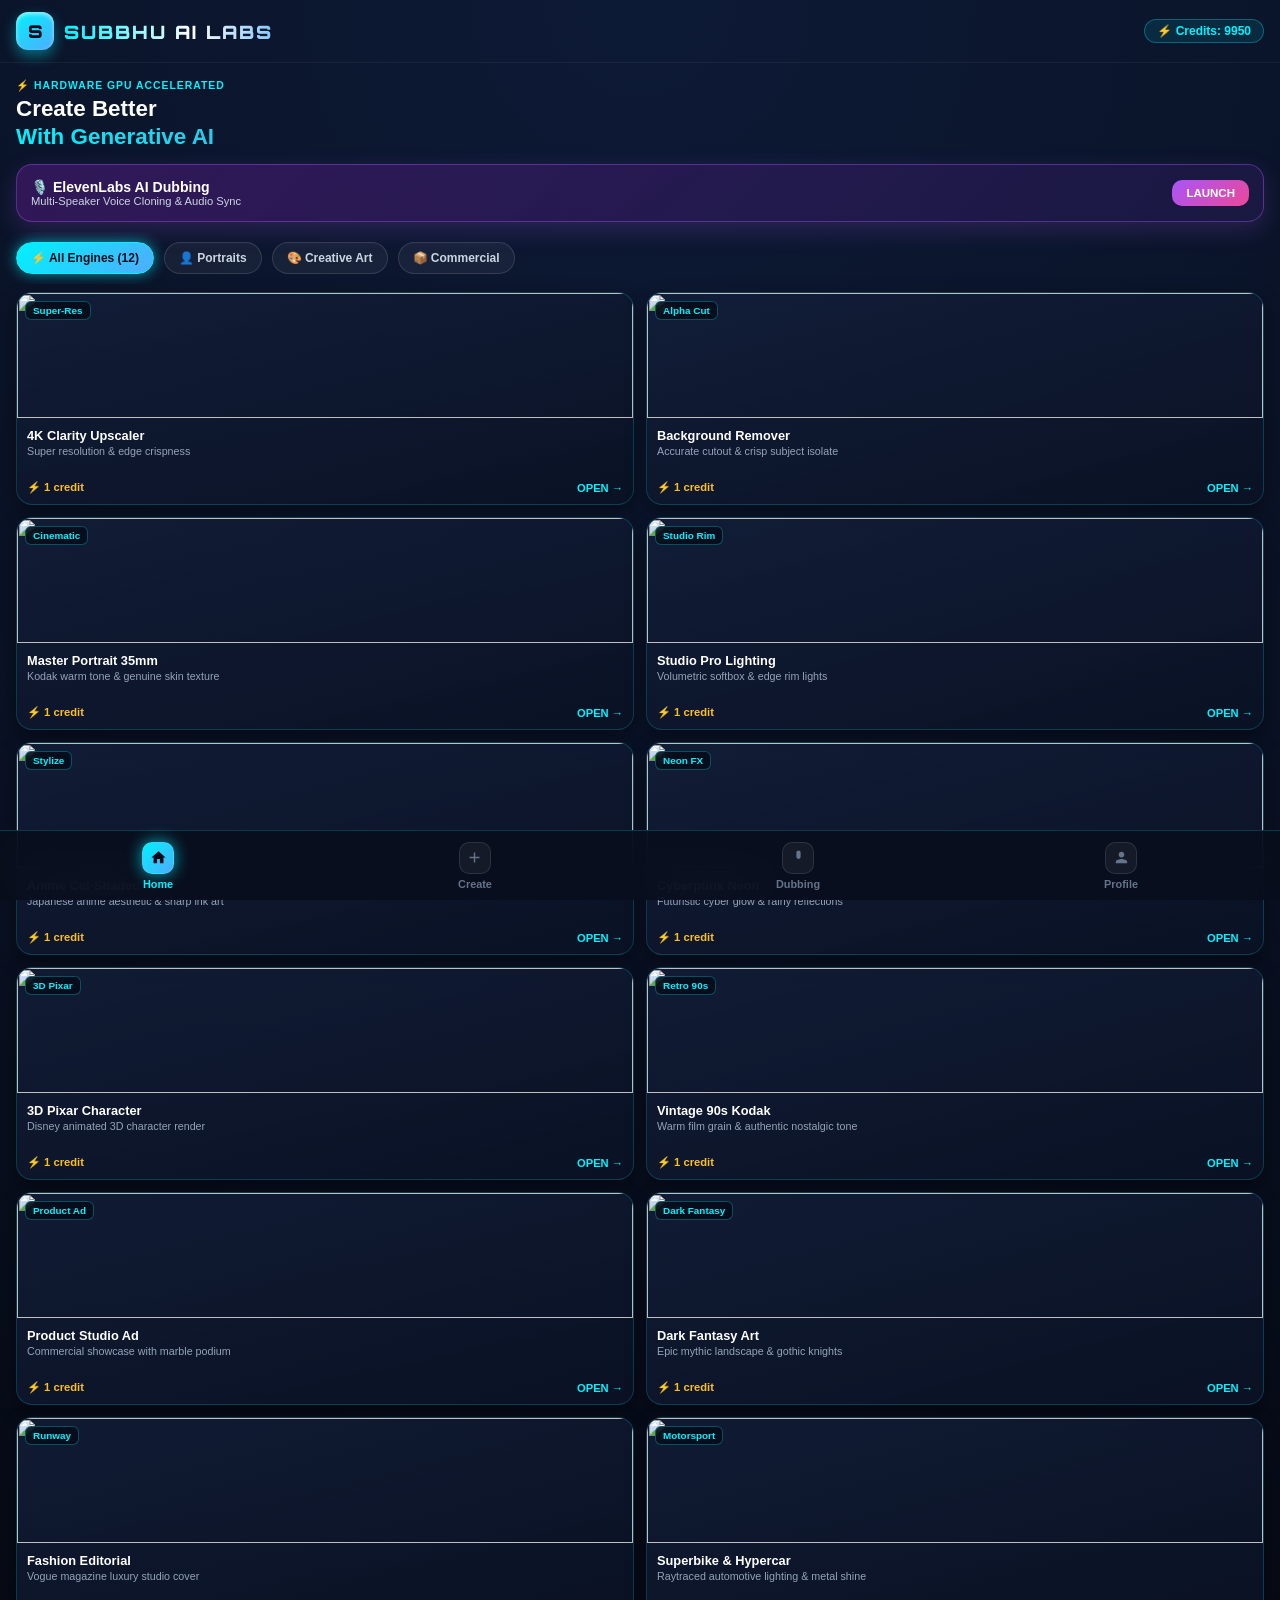
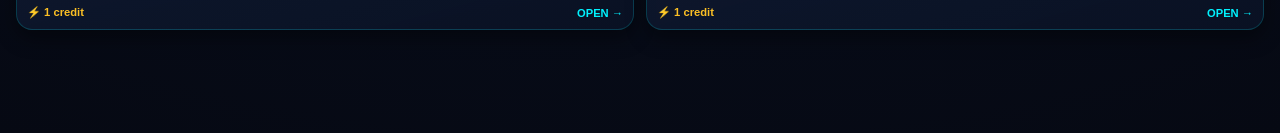
==== index.html @ ba271474 "feat: complete all 12 working AI creative studio engines with instant flux generation" ====
<!DOCTYPE html>
<html lang="en">
<head>
  <meta charset="UTF-8">
  <meta name="viewport" content="width=device-width, initial-scale=1.0, maximum-scale=1.0, user-scalable=no">
  <title>SUBBHU AI LABS | 12 Neural Engines</title>
  <link rel="stylesheet" href="css/style.css?v=99.0">
  <link rel="stylesheet" href="css/animations.css?v=99.0">
  <style>
    @import url("https://fonts.googleapis.com/css2?family=Orbitron:wght@800;900&family=Plus+Jakarta+Sans:wght@500;700;800&display=swap");

    body {
      font-family: 'Plus Jakarta Sans', sans-serif;
      background: radial-gradient(circle at 50% 0%, #0d1a36 0%, #060913 100%);
      color: #fff;
      margin: 0;
      padding-bottom: 95px;
      overflow-x: hidden;
    }

    .neon-brand-title {
      font-family: "Orbitron", sans-serif !important;
      font-size: 1.15rem !important;
      font-weight: 900 !important;
      letter-spacing: 2px !important;
      text-transform: uppercase;
      background: linear-gradient(90deg, #00f2fe 0%, #ffffff 30%, #4facfe 60%, #00f2fe 100%);
      background-size: 200% auto;
      color: transparent !important;
      -webkit-background-clip: text !important;
      background-clip: text !important;
      display: inline-block;
      animation: neonStream 2.5s linear infinite, neonAura 2s ease-in-out infinite alternate;
    }

    @keyframes neonStream {
      0% { background-position: 0% center; }
      100% { background-position: 200% center; }
    }
    @keyframes neonAura {
      0% { filter: drop-shadow(0 0 6px rgba(0, 242, 254, 0.7)) drop-shadow(0 0 12px rgba(0, 242, 254, 0.4)); }
      100% { filter: drop-shadow(0 0 12px rgba(0, 242, 254, 1)) drop-shadow(0 0 24px rgba(79, 172, 254, 0.85)); }
    }

    .brand-avatar-3d {
      width: 38px;
      height: 38px;
      border-radius: 12px;
      background: linear-gradient(145deg, #00f2fe, #4facfe);
      display: flex;
      align-items: center;
      justify-content: center;
      font-family: 'Orbitron', sans-serif;
      font-weight: 900;
      color: #050b18;
      font-size: 1.1rem;
      box-shadow: 0 6px 14px rgba(0, 242, 254, 0.4), inset 0 2px 4px rgba(255, 255, 255, 0.6);
    }

    .pills-scroll {
      display: flex;
      gap: 10px;
      overflow-x: auto;
      scrollbar-width: none;
      padding: 10px 16px;
    }
    .pills-scroll::-webkit-scrollbar { display: none; }

    .pill-3d {
      padding: 8px 14px;
      border-radius: 20px;
      background: rgba(255,255,255,0.05);
      border: 1px solid rgba(255,255,255,0.12);
      color: #cbd5e1;
      font-size: 0.75rem;
      font-weight: 700;
      white-space: nowrap;
      cursor: pointer;
    }
    .pill-3d.active {
      background: linear-gradient(135deg, #00f2fe, #4facfe);
      color: #050b18;
      border-color: #00f2fe;
      box-shadow: 0 0 14px rgba(0, 242, 254, 0.6);
    }

    .grid-container {
      display: grid;
      grid-template-columns: repeat(2, 1fr);
      gap: 12px;
      padding: 8px 16px;
    }

    .card-3d {
      background: linear-gradient(165deg, rgba(20, 32, 60, 0.75) 0%, rgba(10, 18, 36, 0.95) 100%);
      border: 1px solid rgba(0, 242, 254, 0.18);
      border-radius: 16px;
      overflow: hidden;
      position: relative;
      cursor: pointer;
      box-shadow: 0 8px 20px rgba(0, 0, 0, 0.4);
      transition: all 0.2s ease;
    }
    .card-3d:active {
      transform: scale(0.97);
      border-color: #00f2fe;
      box-shadow: 0 0 18px rgba(0, 242, 254, 0.5);
    }

    .card-media {
      width: 100%;
      height: 125px;
      object-fit: cover;
      display: block;
    }

    .card-tag {
      position: absolute;
      top: 8px;
      left: 8px;
      font-size: 0.62rem;
      font-weight: 800;
      padding: 3px 7px;
      border-radius: 6px;
      background: rgba(5, 11, 24, 0.85);
      backdrop-filter: blur(8px);
      color: #00f2fe;
      border: 1px solid rgba(0, 242, 254, 0.3);
    }

    .card-body {
      padding: 10px;
    }
    .card-title {
      font-size: 0.8rem;
      font-weight: 800;
      color: #fff;
      margin-bottom: 2px;
      white-space: nowrap;
      overflow: hidden;
      text-overflow: ellipsis;
    }
    .card-desc {
      font-size: 0.67rem;
      color: #94a3b8;
      line-height: 1.25;
      margin-bottom: 8px;
      height: 28px;
      overflow: hidden;
    }
    .card-footer {
      display: flex;
      justify-content: space-between;
      align-items: center;
      font-size: 0.7rem;
      font-weight: 800;
    }

    /* Modal Bottom Sheet */
    .tool-modal {
      position: fixed;
      inset: 0;
      background: rgba(5, 11, 24, 0.8);
      backdrop-filter: blur(12px);
      z-index: 2000;
      display: none;
      align-items: flex-end;
    }
    .modal-content {
      background: #0d1427;
      border-top: 1px solid rgba(0, 242, 254, 0.4);
      border-radius: 20px 20px 0 0;
      width: 100%;
      padding: 20px 18px 30px 18px;
      box-sizing: border-box;
      max-height: 90vh;
      overflow-y: auto;
    }

    /* 3D Bottom Nav */
    .nav-3d {
      position: fixed;
      bottom: 0;
      left: 0;
      right: 0;
      height: 70px;
      background: rgba(8, 14, 28, 0.9);
      backdrop-filter: blur(20px);
      border-top: 1px solid rgba(0, 242, 254, 0.2);
      display: flex;
      justify-content: space-around;
      align-items: center;
      z-index: 1000;
    }
    .nav-btn-3d {
      display: flex;
      flex-direction: column;
      align-items: center;
      text-decoration: none;
      color: #64748b;
      font-size: 0.68rem;
      font-weight: 700;
      gap: 4px;
    }
    .nav-btn-3d.active { color: #00f2fe; }
    .icon-cube-3d {
      width: 32px;
      height: 32px;
      border-radius: 10px;
      display: flex;
      align-items: center;
      justify-content: center;
      background: rgba(255,255,255,0.05);
      border: 1px solid rgba(255,255,255,0.1);
    }
    .nav-btn-3d.active .icon-cube-3d {
      background: linear-gradient(135deg, #00f2fe, #4facfe);
      color: #050b18;
      box-shadow: 0 0 16px rgba(0, 242, 254, 0.7);
    }
    .nav-btn-3d.active .icon-cube-3d svg { fill: #050b18; }
    .icon-cube-3d svg { width: 17px; height: 17px; fill: currentColor; }
  </style>
</head>
<body>

  <!-- Top App Header -->
  <header style="padding: 12px 16px; display: flex; justify-content: space-between; align-items: center; border-bottom: 1px solid rgba(255,255,255,0.05);">
    <div style="display: flex; align-items: center; gap: 10px;">
      <div class="brand-avatar-3d">S</div>
      <span class="neon-brand-title">SUBBHU AI LABS</span>
    </div>
    <div style="background: rgba(0, 242, 254, 0.1); border: 1px solid rgba(0, 242, 254, 0.3); border-radius: 20px; padding: 4px 12px; font-size: 0.75rem; font-weight: 800; color: #00f2fe;">
      ⚡ Credits: 9950
    </div>
  </header>

  <!-- Banner -->
  <div style="padding: 12px 16px 4px 16px;">
    <span style="font-size: 0.65rem; font-weight: 800; color: #00f2fe; letter-spacing: 1px;">⚡ HARDWARE GPU ACCELERATED</span>
    <h1 style="font-size: 1.4rem; font-weight: 900; margin: 3px 0 2px 0;">Create Better</h1>
    <h2 style="font-size: 1.4rem; font-weight: 900; margin: 0; background: linear-gradient(90deg, #00f2fe, #ff007f); -webkit-background-clip: text; color: transparent;">With Generative AI</h2>
  </div>

  <!-- Dubbing Box -->
  <div style="padding: 10px 16px;">
    <div onclick="window.location.href='dubbing.html'" style="cursor: pointer; background: linear-gradient(135deg, rgba(88,28,135,0.5), rgba(30,27,75,0.7)); border: 1px solid rgba(168,85,247,0.4); border-radius: 16px; padding: 14px; display: flex; justify-content: space-between; align-items: center; box-shadow: 0 8px 25px rgba(168,85,247,0.2);">
      <div>
        <div style="font-size: 0.88rem; font-weight: 800; color: #fff;">🎙️ ElevenLabs AI Dubbing</div>
        <div style="font-size: 0.7rem; color: #cbd5e1;">Multi-Speaker Voice Cloning & Audio Sync</div>
      </div>
      <div style="background: linear-gradient(135deg, #a855f7, #ec4899); padding: 7px 14px; border-radius: 10px; font-size: 0.72rem; font-weight: 800; color: #fff;">
        LAUNCH
      </div>
    </div>
  </div>

  <!-- Filter Pills -->
  <div class="pills-scroll">
    <div class="pill-3d active" onclick="filterItems('all', this)">⚡ All Engines (12)</div>
    <div class="pill-3d" onclick="filterItems('portraits', this)">👤 Portraits</div>
    <div class="pill-3d" onclick="filterItems('art', this)">🎨 Creative Art</div>
    <div class="pill-3d" onclick="filterItems('commercial', this)">📦 Commercial</div>
  </div>

  <!-- Grid: Complete 12 Working Tools -->
  <div class="grid-container" id="toolsGrid">

    <!-- 1 -->
    <div class="card-3d" data-cat="portraits" onclick="openStudioEngine('4K Clarity Upscaler', 'ultra detailed 4k photograph, crisp sharp edges, masterwork resolution, fine textures, authentic details')">
      <span class="card-tag">Super-Res</span>
      <img class="card-media" src="https://images.unsplash.com/photo-1546435770-a3e426bf472b?w=400&q=80">
      <div class="card-body">
        <div class="card-title">4K Clarity Upscaler</div>
        <div class="card-desc">Super resolution & edge crispness</div>
        <div class="card-footer"><span style="color:#fbbf24">⚡ 1 credit</span><span style="color:#00f2fe">OPEN →</span></div>
      </div>
    </div>

    <!-- 2 -->
    <div class="card-3d" data-cat="commercial" onclick="openStudioEngine('Background Remover', 'isolated subject against clean pure solid minimalist studio background, high contrast cutout studio portrait')">
      <span class="card-tag">Alpha Cut</span>
      <img class="card-media" src="https://images.unsplash.com/photo-1534528741775-53994a69daeb?w=400&q=80">
      <div class="card-body">
        <div class="card-title">Background Remover</div>
        <div class="card-desc">Accurate cutout & crisp subject isolate</div>
        <div class="card-footer"><span style="color:#fbbf24">⚡ 1 credit</span><span style="color:#00f2fe">OPEN →</span></div>
      </div>
    </div>

    <!-- 3 -->
    <div class="card-3d" data-cat="portraits" onclick="openStudioEngine('Master Portrait 35mm', 'authentic candid 35mm film photograph of a person, 85mm f1.8 lens, natural skin pores, soft bokeh, daylight')">
      <span class="card-tag">Cinematic</span>
      <img class="card-media" src="https://images.unsplash.com/photo-1507003211169-0a1dd7228f2d?w=400&q=80">
      <div class="card-body">
        <div class="card-title">Master Portrait 35mm</div>
        <div class="card-desc">Kodak warm tone & genuine skin texture</div>
        <div class="card-footer"><span style="color:#fbbf24">⚡ 1 credit</span><span style="color:#00f2fe">OPEN →</span></div>
      </div>
    </div>

    <!-- 4 -->
    <div class="card-3d" data-cat="portraits" onclick="openStudioEngine('Studio Pro Lighting', 'dramatic high-end studio portrait, volumetric softbox rim lighting, deep contrast shadows, commercial photography')">
      <span class="card-tag">Studio Rim</span>
      <img class="card-media" src="https://images.unsplash.com/photo-1500648767791-00dcc994a43e?w=400&q=80">
      <div class="card-body">
        <div class="card-title">Studio Pro Lighting</div>
        <div class="card-desc">Volumetric softbox & edge rim lights</div>
        <div class="card-footer"><span style="color:#fbbf24">⚡ 1 credit</span><span style="color:#00f2fe">OPEN →</span></div>
      </div>
    </div>

    <!-- 5 -->
    <div class="card-3d" data-cat="art" onclick="openStudioEngine('Anime Cel-Shaded', 'Makoto Shinkai style vibrant anime character portrait, cel shaded, breathtaking detailed anime landscape, ghibli aesthetics, 8k')">
      <span class="card-tag">Stylize</span>
      <img class="card-media" src="https://images.unsplash.com/photo-1578632767115-351597cf2477?w=400&q=80">
      <div class="card-body">
        <div class="card-title">Anime Cel-Shaded</div>
        <div class="card-desc">Japanese anime aesthetic & sharp ink art</div>
        <div class="card-footer"><span style="color:#fbbf24">⚡ 1 credit</span><span style="color:#00f2fe">OPEN →</span></div>
      </div>
    </div>

    <!-- 6 -->
    <div class="card-3d" data-cat="art" onclick="openStudioEngine('Cyberpunk Neon', 'cyberpunk night portrait, rain wet asphalt reflections, neon magenta and cyan backlights, blade runner aesthetic')">
      <span class="card-tag">Neon FX</span>
      <img class="card-media" src="https://images.unsplash.com/photo-1509198397868-475647b2a1e5?w=400&q=80">
      <div class="card-body">
        <div class="card-title">Cyberpunk Neon</div>
        <div class="card-desc">Futuristic cyber glow & rainy reflections</div>
        <div class="card-footer"><span style="color:#fbbf24">⚡ 1 credit</span><span style="color:#00f2fe">OPEN →</span></div>
      </div>
    </div>

    <!-- 7 -->
    <div class="card-3d" data-cat="art" onclick="openStudioEngine('3D Pixar Animation', 'charming 3D animated character, pixar disney animation style, expressive big eyes, unreal engine 5 raytraced subsurface scattering')">
      <span class="card-tag">3D Pixar</span>
      <img class="card-media" src="https://images.unsplash.com/photo-1618005182384-a83a8bd57fbe?w=400&q=80">
      <div class="card-body">
        <div class="card-title">3D Pixar Character</div>
        <div class="card-desc">Disney animated 3D character render</div>
        <div class="card-footer"><span style="color:#fbbf24">⚡ 1 credit</span><span style="color:#00f2fe">OPEN →</span></div>
      </div>
    </div>

    <!-- 8 -->
    <div class="card-3d" data-cat="portraits" onclick="openStudioEngine('Vintage 90s Kodak', 'authentic 1990s vintage 35mm photograph, Kodak Portra 400 color tones, natural film grain, nostalgia aesthetic')">
      <span class="card-tag">Retro 90s</span>
      <img class="card-media" src="https://images.unsplash.com/photo-1531746020798-e6953c6e8e04?w=400&q=80">
      <div class="card-body">
        <div class="card-title">Vintage 90s Kodak</div>
        <div class="card-desc">Warm film grain & authentic nostalgic tone</div>
        <div class="card-footer"><span style="color:#fbbf24">⚡ 1 credit</span><span style="color:#00f2fe">OPEN →</span></div>
      </div>
    </div>

    <!-- 9 -->
    <div class="card-3d" data-cat="commercial" onclick="openStudioEngine('Commercial Product Ad', 'commercial luxury product photography, floating clean water droplets, marble podium, crisp soft studio lights, 8k render')">
      <span class="card-tag">Product Ad</span>
      <img class="card-media" src="https://images.unsplash.com/photo-1523275335684-37898b6baf30?w=400&q=80">
      <div class="card-body">
        <div class="card-title">Product Studio Ad</div>
        <div class="card-desc">Commercial showcase with marble podium</div>
        <div class="card-footer"><span style="color:#fbbf24">⚡ 1 credit</span><span style="color:#00f2fe">OPEN →</span></div>
      </div>
    </div>

    <!-- 10 -->
    <div class="card-3d" data-cat="art" onclick="openStudioEngine('Dark Fantasy Art', 'epic dark fantasy concept art, Elden Ring aesthetic, gothic atmospheric fog, cinematic mystical lighting, matte painting, 8k')">
      <span class="card-tag">Dark Fantasy</span>
      <img class="card-media" src="https://images.unsplash.com/photo-1518709268805-4e9042af9f23?w=400&q=80">
      <div class="card-body">
        <div class="card-title">Dark Fantasy Art</div>
        <div class="card-desc">Epic mythic landscape & gothic knights</div>
        <div class="card-footer"><span style="color:#fbbf24">⚡ 1 credit</span><span style="color:#00f2fe">OPEN →</span></div>
      </div>
    </div>

    <!-- 11 -->
    <div class="card-3d" data-cat="portraits" onclick="openStudioEngine('Fashion Editorial', 'high fashion magazine editorial cover, Vogue photography style, dramatic high key lighting, crisp makeup details')">
      <span class="card-tag">Runway</span>
      <img class="card-media" src="https://images.unsplash.com/photo-1494790108377-be9c29b29330?w=400&q=80">
      <div class="card-body">
        <div class="card-title">Fashion Editorial</div>
        <div class="card-desc">Vogue magazine luxury studio cover</div>
        <div class="card-footer"><span style="color:#fbbf24">⚡ 1 credit</span><span style="color:#00f2fe">OPEN →</span></div>
      </div>
    </div>

    <!-- 12 -->
    <div class="card-3d" data-cat="commercial" onclick="openStudioEngine('Superbike & Automotive', 'custom matte black sports motorcycle parked on wet city asphalt at night, dramatic rim light, raytraced metal reflections, 8k')">
      <span class="card-tag">Motorsport</span>
      <img class="card-media" src="https://images.unsplash.com/photo-1558981403-c5f9899a28bc?w=400&q=80">
      <div class="card-body">
        <div class="card-title">Superbike & Hypercar</div>
        <div class="card-desc">Raytraced automotive lighting & metal shine</div>
        <div class="card-footer"><span style="color:#fbbf24">⚡ 1 credit</span><span style="color:#00f2fe">OPEN →</span></div>
      </div>
    </div>

  </div>

  <!-- Interactive Generation Modal Sheet -->
  <div id="engineModal" class="tool-modal">
    <div class="modal-content">
      <div style="display: flex; justify-content: space-between; align-items: center; margin-bottom: 12px;">
        <div>
          <div id="modalEngineTitle" style="font-size: 1.1rem; font-weight: 800; color: #fff;">Tool Name</div>
          <span style="font-size: 0.7rem; color: #00f2fe; font-weight: 700;">FLUX Neural Engine Active</span>
        </div>
        <button onclick="closeModal()" style="background: none; border: none; color: #94a3b8; font-size: 1.5rem; cursor: pointer;">✕</button>
      </div>

      <label style="font-size: 0.75rem; color: #94a3b8; font-weight: 700;">Subject Description (Optional):</label>
      <input id="customSubject" type="text" placeholder="e.g. young Indian man in black jacket / sports bike" style="width: 100%; padding: 12px; background: rgba(255,255,255,0.06); border: 1px solid rgba(0,242,254,0.3); border-radius: 10px; color: #fff; margin-top: 6px; outline: none; box-sizing: border-box;">

      <button id="runBtn" class="btn-primary" onclick="renderArtwork()" style="width: 100%; padding: 14px; border-radius: 12px; margin-top: 14px; font-weight: 800;">
        ⚡ GENERATE CREATIVE
      </button>

      <!-- Shimmer Progress -->
      <div id="renderLoader" style="display: none; margin-top: 16px; text-align: center; color: #00f2fe; font-weight: 800; font-size: 0.85rem;">
        Rendering High-Resolution Output...
      </div>

      <!-- Result Image & Download -->
      <div id="renderResult" style="display: none; margin-top: 16px;">
        <img id="renderImg" src="" style="width: 100%; max-height: 380px; object-fit: cover; border-radius: 12px; border: 1px solid #00f2fe;">
        <a id="downloadLink" href="#" download="subbhu_ai.jpg" class="btn-primary" style="display: block; text-align: center; text-decoration: none; padding: 12px; margin-top: 10px; border-radius: 10px; font-weight: 800;">
          💾 SAVE HIGH RESOLUTION
        </a>
      </div>
    </div>
  </div>

  <!-- Bottom Navigation -->
  <nav class="nav-3d">
    <a href="index.html" class="nav-btn-3d active">
      <div class="icon-cube-3d"><svg viewBox="0 0 24 24"><path d="M10 20v-6h4v6h5v-8h3L12 3 2 12h3v8z"/></svg></div>
      <span>Home</span>
    </a>
    <a href="create.html" class="nav-btn-3d">
      <div class="icon-cube-3d"><svg viewBox="0 0 24 24"><path d="M19 13h-6v6h-2v-6H5v-2h6V5h2v6h6v2z"/></svg></div>
      <span>Create</span>
    </a>
    <a href="dubbing.html" class="nav-btn-3d">
      <div class="icon-cube-3d"><svg viewBox="0 0 24 24"><path d="M12 14c1.66 0 3-1.34 3-3V5c0-1.66-1.34-3-3-3S9 3.34 9 5v6c0 1.66 1.34 3 3 3z"/></svg></div>
      <span>Dubbing</span>
    </a>
    <a href="profile.html" class="nav-btn-3d">
      <div class="icon-cube-3d"><svg viewBox="0 0 24 24"><path d="M12 12c2.21 0 4-1.79 4-4s-1.79-4-4-4-4 1.79-4 4 1.79 4 4 4zm0 2c-2.67 0-8 1.34-8 4v2h16v-2c0-2.66-5.33-4-8-4z"/></svg></div>
      <span>Profile</span>
    </a>
  </nav>

  <script>
    let currentEnginePrompt = '';

    function openStudioEngine(title, defaultPrompt) {
      document.getElementById('modalEngineTitle').innerText = title;
      currentEnginePrompt = defaultPrompt;
      document.getElementById('customSubject').value = '';
      document.getElementById('renderResult').style.display = 'none';
      document.getElementById('renderLoader').style.display = 'none';
      document.getElementById('engineModal').style.display = 'flex';
    }

    function closeModal() {
      document.getElementById('engineModal').style.display = 'none';
    }

    async function renderArtwork() {
      const subject = document.getElementById('customSubject').value.trim();
      const prompt = subject ? `${subject}, ${currentEnginePrompt}` : currentEnginePrompt;
      const cleanPrompt = `${prompt}, authentic photography, natural color balance, high resolution, sharp focus, 8k`;
      const negativePrompt = `oversaturated, red tint, cartoon, blurry, deformed`;

      const btn = document.getElementById('runBtn');
      const loader = document.getElementById('renderLoader');
      const resultBox = document.getElementById('renderResult');
      const img = document.getElementById('renderImg');
      const dl = document.getElementById('downloadLink');

      btn.disabled = true;
      loader.style.display = 'block';
      resultBox.style.display = 'none';

      const seed = Math.floor(Math.random() * 9999999);
      const url = `https://image.pollinations.ai/prompt/${encodeURIComponent(cleanPrompt)}?width=768&height=1024&seed=${seed}&model=flux&nologo=true&negative=${encodeURIComponent(negativePrompt)}`;

      try {
        const res = await fetch(url);
        const blob = await res.blob();
        const objUrl = URL.createObjectURL(blob);
        img.src = objUrl;
        dl.href = objUrl;
      } catch (err) {
        img.src = url;
        dl.href = url;
      } finally {
        loader.style.display = 'none';
        resultBox.style.display = 'block';
        btn.disabled = false;
      }
    }

    function filterItems(cat, btn) {
      document.querySelectorAll('.pill-3d').forEach(p => p.classList.remove('active'));
      btn.classList.add('active');
      const cards = document.querySelectorAll('.card-3d');
      cards.forEach(card => {
        if (cat === 'all' || card.dataset.cat === cat) {
          card.style.display = 'block';
        } else {
          card.style.display = 'none';
        }
      });
    }
  </script>
</body>
</html>
---- css/style.css ----
:root {
  --bg-main: #060913;
  --bg-card: rgba(13, 20, 39, 0.7);
  --border-card: rgba(0, 210, 255, 0.18);
  --primary-neon: #00f2fe;
  --accent-purple: #7928ca;
  --accent-pink: #ff007f;
  --text-main: #f8fafc;
  --text-muted: #94a3b8;
  --radius-lg: 20px;
  --radius-md: 14px;
}

* {
  box-sizing: border-box;
  margin: 0;
  padding: 0;
  -webkit-tap-highlight-color: transparent;
  font-family: -apple-system, BlinkMacSystemFont, "Segoe UI", Roboto, sans-serif;
}

body {
  background-color: var(--bg-main);
  background-image: 
    radial-gradient(circle at 10% 10%, rgba(0, 242, 254, 0.12) 0%, transparent 40%),
    radial-gradient(circle at 90% 80%, rgba(121, 40, 202, 0.15) 0%, transparent 45%);
  color: var(--text-main);
  min-height: 100vh;
  padding-bottom: 90px;
  overflow-x: hidden;
}

.glass {
  background: var(--bg-card);
  backdrop-filter: blur(16px);
  -webkit-backdrop-filter: blur(16px);
  border: 1px solid var(--border-card);
}

.app-header {
  position: sticky;
  top: 0;
  z-index: 100;
  display: flex;
  justify-content: space-between;
  align-items: center;
  padding: 14px 18px;
  border-bottom: 1px solid rgba(255,255,255,0.06);
}

.brand-wrap {
  display: flex;
  align-items: center;
  gap: 10px;
}

.brand-icon {
  width: 36px;
  height: 36px;
  border-radius: 10px;
  background: linear-gradient(135deg, var(--primary-neon), var(--accent-purple));
  display: flex;
  align-items: center;
  justify-content: center;
  font-weight: 900;
  color: #fff;
  box-shadow: 0 0 15px rgba(0, 242, 254, 0.5);
}

.brand-name {
  font-size: 1.05rem;
  font-weight: 800;
  letter-spacing: 0.5px;
  background: linear-gradient(90deg, #fff, #a5f3fc);
  -webkit-background-clip: text;
  -webkit-text-fill-color: transparent;
}

.hero-badge {
  display: inline-flex;
  align-items: center;
  gap: 6px;
  padding: 5px 12px;
  border-radius: 20px;
  font-size: 0.75rem;
  font-weight: 700;
  background: rgba(0, 242, 254, 0.1);
  border: 1px solid rgba(0, 242, 254, 0.3);
  color: var(--primary-neon);
}

.filter-tray {
  display: flex;
  gap: 8px;
  padding: 0 16px 14px 16px;
  overflow-x: auto;
  scrollbar-width: none;
}
.filter-tray::-webkit-scrollbar { display: none; }

.filter-pill {
  padding: 6px 14px;
  border-radius: 20px;
  font-size: 0.75rem;
  font-weight: 700;
  background: rgba(255, 255, 255, 0.05);
  border: 1px solid rgba(255, 255, 255, 0.1);
  color: var(--text-muted);
  cursor: pointer;
  white-space: nowrap;
  transition: all 0.2s;
}
.filter-pill.active {
  background: linear-gradient(135deg, var(--primary-neon), var(--accent-purple));
  color: #fff;
  border-color: var(--primary-neon);
  box-shadow: 0 0 12px rgba(0, 242, 254, 0.4);
}

.tools-grid {
  display: grid;
  grid-template-columns: repeat(2, 1fr);
  gap: 12px;
  padding: 0 16px;
}

.tool-card {
  background: var(--bg-card);
  border: 1px solid rgba(255, 255, 255, 0.08);
  border-radius: var(--radius-md);
  overflow: hidden;
  cursor: pointer;
  transition: transform 0.2s ease, border-color 0.2s ease;
  position: relative;
}
.tool-card:active {
  transform: scale(0.97);
  border-color: var(--primary-neon);
}

.tool-thumb {
  width: 100%;
  height: 105px;
  background-size: cover;
  background-position: center;
  position: relative;
}
.tool-thumb::after {
  content: '';
  position: absolute;
  inset: 0;
  background: linear-gradient(180deg, transparent 30%, rgba(6, 9, 19, 0.95) 100%);
}

.tool-badge {
  position: absolute;
  top: 8px;
  left: 8px;
  font-size: 0.65rem;
  font-weight: 800;
  padding: 3px 8px;
  border-radius: 6px;
  background: rgba(0, 0, 0, 0.7);
  backdrop-filter: blur(6px);
  border: 1px solid rgba(0, 242, 254, 0.4);
  color: var(--primary-neon);
  z-index: 2;
}

.tool-details {
  padding: 10px;
}
.tool-name {
  font-size: 0.85rem;
  font-weight: 700;
  color: #fff;
  line-height: 1.25;
}
.tool-desc {
  font-size: 0.68rem;
  color: var(--text-muted);
  margin-top: 3px;
  display: -webkit-box;
  -webkit-line-clamp: 2;
  -webkit-box-orient: vertical;
  overflow: hidden;
}
.tool-bottom {
  display: flex;
  justify-content: space-between;
  align-items: center;
  margin-top: 8px;
}
.tool-cost {
  font-size: 0.72rem;
  font-weight: 700;
  color: #fbbf24;
}
.tool-cta {
  font-size: 0.72rem;
  font-weight: 800;
  color: var(--primary-neon);
}

/* Modal Bottom Sheet */
.modal-overlay {
  position: fixed;
  inset: 0;
  background: rgba(0, 0, 0, 0.82);
  backdrop-filter: blur(10px);
  z-index: 200;
  display: none;
  align-items: flex-end;
}
.modal-overlay.active {
  display: flex;
}
.modal-sheet {
  width: 100%;
  max-height: 90vh;
  background: #090e1f;
  border-top: 1px solid rgba(0, 242, 254, 0.3);
  border-radius: 24px 24px 0 0;
  padding: 20px 18px 30px 18px;
  overflow-y: auto;
  box-shadow: 0 -10px 40px rgba(0, 242, 254, 0.2);
}

.modal-header {
  display: flex;
  justify-content: space-between;
  align-items: center;
  margin-bottom: 14px;
}
.modal-title {
  font-size: 1.15rem;
  font-weight: 800;
  color: #fff;
}
.modal-close {
  background: rgba(255,255,255,0.08);
  border: none;
  color: #fff;
  width: 32px;
  height: 32px;
  border-radius: 50%;
  font-size: 1rem;
  cursor: pointer;
}

.btn-primary {
  background: linear-gradient(135deg, var(--primary-neon), var(--accent-purple));
  color: #fff;
  font-weight: 800;
  font-size: 0.9rem;
  padding: 14px;
  border-radius: var(--radius-md);
  border: none;
  cursor: pointer;
  box-shadow: 0 0 20px rgba(0, 242, 254, 0.4);
}
.btn-primary:active { transform: scale(0.98); }

.bottom-nav {
  position: fixed;
  bottom: 0;
  left: 0;
  right: 0;
  height: 68px;
  background: rgba(6, 9, 19, 0.92);
  backdrop-filter: blur(16px);
  display: flex;
  justify-content: space-around;
  align-items: center;
  border-top: 1px solid rgba(255,255,255,0.08);
  z-index: 90;
}
.nav-item {
  display: flex;
  flex-direction: column;
  align-items: center;
  gap: 4px;
  color: var(--text-muted);
  text-decoration: none;
  font-size: 0.7rem;
  font-weight: 600;
}
.nav-item.active { color: var(--primary-neon); }
.nav-item svg { width: 22px; height: 22px; fill: currentColor; }
---- css/animations.css ----
/* Clean Glowing Neon Animations */
@keyframes neonGlow {
  0% {
    box-shadow: 0 0 10px rgba(0, 210, 255, 0.4), 0 0 20px rgba(121, 40, 202, 0.2);
    border-color: #00d2ff;
  }
  50% {
    box-shadow: 0 0 25px rgba(0, 242, 254, 0.8), 0 0 35px rgba(121, 40, 202, 0.6);
    border-color: #7928ca;
  }
  100% {
    box-shadow: 0 0 10px rgba(0, 210, 255, 0.4), 0 0 20px rgba(121, 40, 202, 0.2);
    border-color: #00d2ff;
  }
}

@keyframes neonStream {
  0% { transform: translateX(-100%); }
  100% { transform: translateX(200%); }
}

.neon-loader-card {
  border: 1px solid #00d2ff !important;
  animation: neonGlow 2s infinite ease-in-out;
  background: rgba(10, 16, 35, 0.9) !important;
  backdrop-filter: blur(12px);
  position: relative;
  overflow: hidden;
  border-radius: 12px;
}

.neon-stream-bar {
  height: 3px;
  width: 60%;
  background: linear-gradient(90deg, transparent, #00d2ff, #7928ca, #00f2fe, transparent);
  position: absolute;
  bottom: 0;
  left: 0;
  animation: neonStream 1.4s infinite linear;
  box-shadow: 0 0 14px #00d2ff;
}

.neon-download-btn {
  background: linear-gradient(135deg, #00d2ff, #7928ca) !important;
  color: #fff !important;
  font-weight: 700 !important;
  box-shadow: 0 0 18px rgba(0, 210, 255, 0.6) !important;
  border: none !important;
  transition: transform 0.2s ease, box-shadow 0.2s ease;
}

.neon-download-btn:active {
  transform: scale(0.98);
  box-shadow: 0 0 28px rgba(121, 40, 202, 0.9) !important;
}

/* Google Futuristic Font */
@import url('https://fonts.googleapis.com/css2?family=Orbitron:wght@700;900&display=swap');

/* Neon Glow + Loading Shimmer Animation */
.neon-brand-title {
  font-family: 'Orbitron', sans-serif !important;
  font-size: 1.15rem !important;
  font-weight: 900 !important;
  letter-spacing: 2px !important;
  text-transform: uppercase;
  background: linear-gradient(90deg, #00f2fe 0%, #ffffff 25%, #4facfe 50%, #00f2fe 75%, #ffffff 100%);
  background-size: 200% auto;
  color: transparent !important;
  -webkit-background-clip: text !important;
  background-clip: text !important;
  display: inline-block;
  animation: neonLoadingFlow 3s linear infinite, neonPulse 2s ease-in-out infinite alternate;
}

@keyframes neonLoadingFlow {
  0% {
    background-position: 0% center;
  }
  100% {
    background-position: 200% center;
  }
}

@keyframes neonPulse {
  0% {
    filter: drop-shadow(0 0 4px rgba(0, 242, 254, 0.6)) drop-shadow(0 0 10px rgba(0, 242, 254, 0.4));
  }
  50% {
    filter: drop-shadow(0 0 8px rgba(0, 242, 254, 0.9)) drop-shadow(0 0 18px rgba(79, 172, 254, 0.7));
  }
  100% {
    filter: drop-shadow(0 0 4px rgba(0, 242, 254, 0.6)) drop-shadow(0 0 10px rgba(0, 242, 254, 0.4));
  }
}
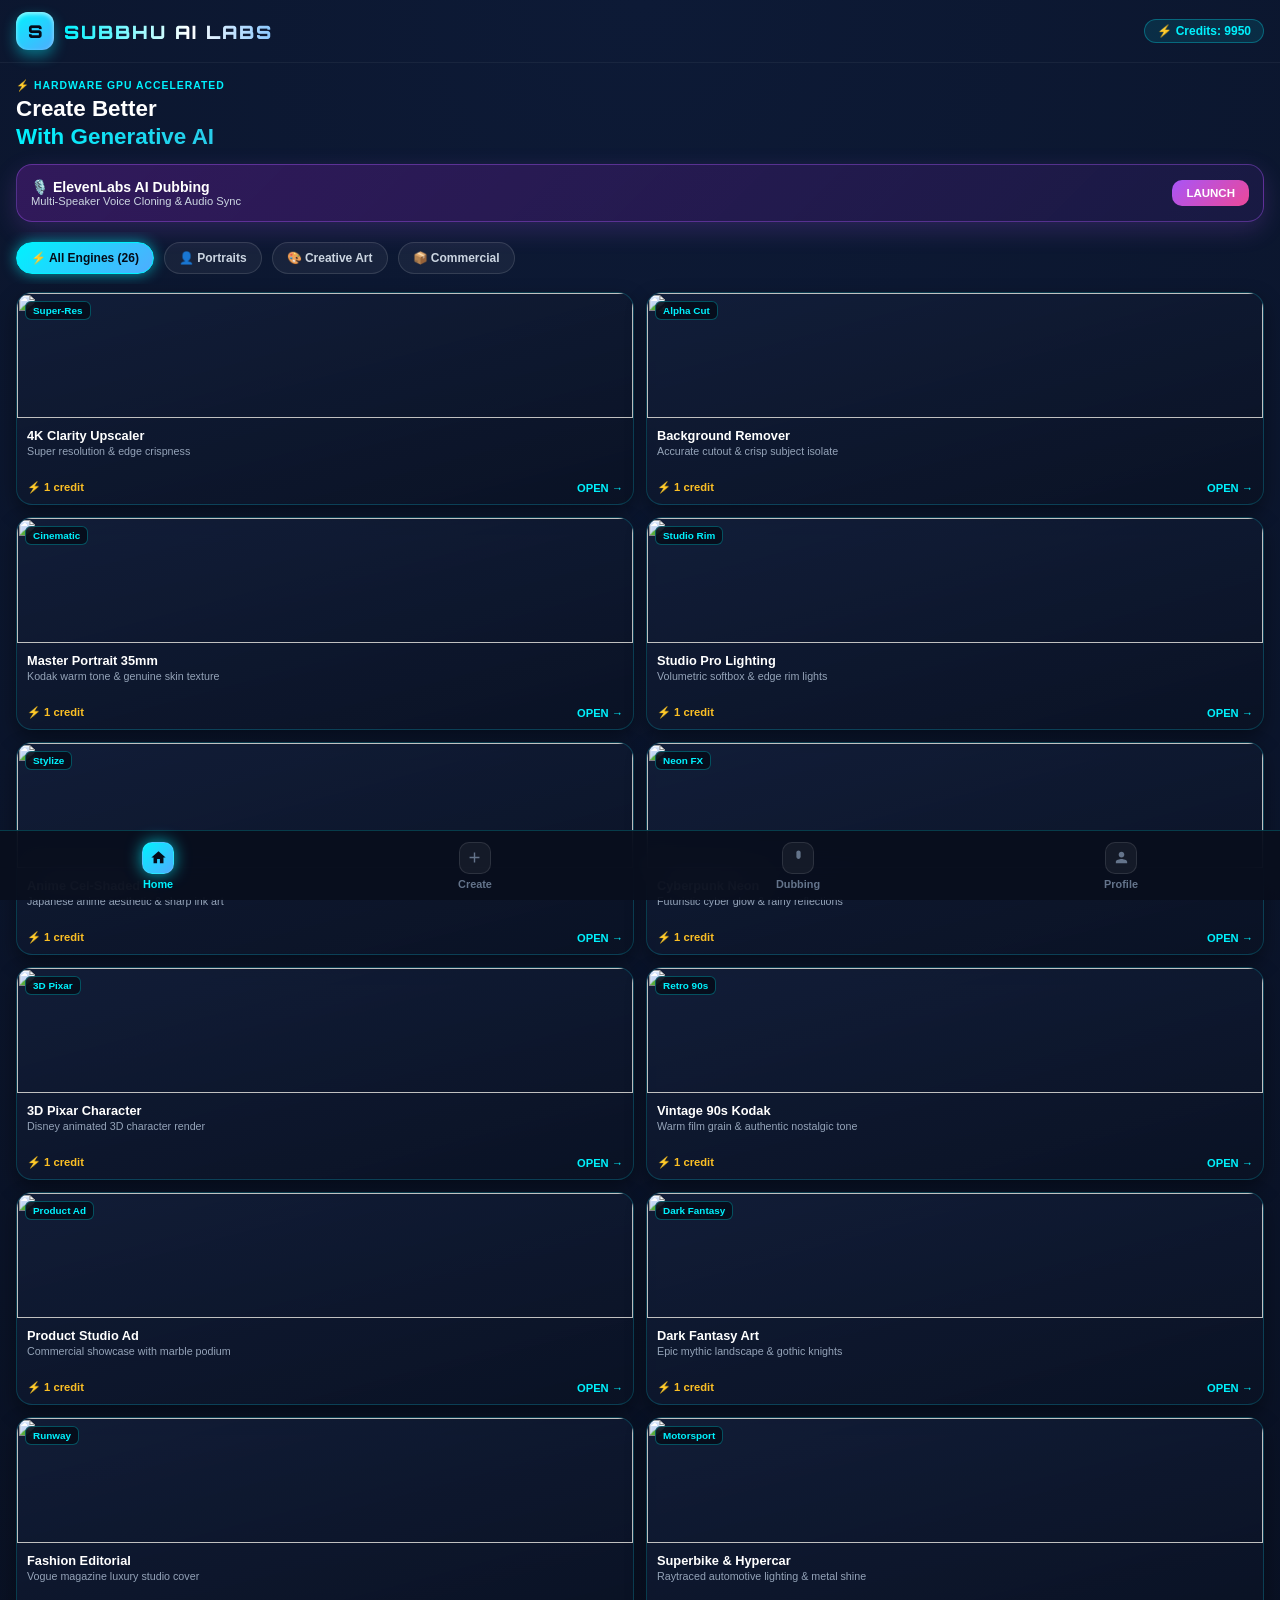
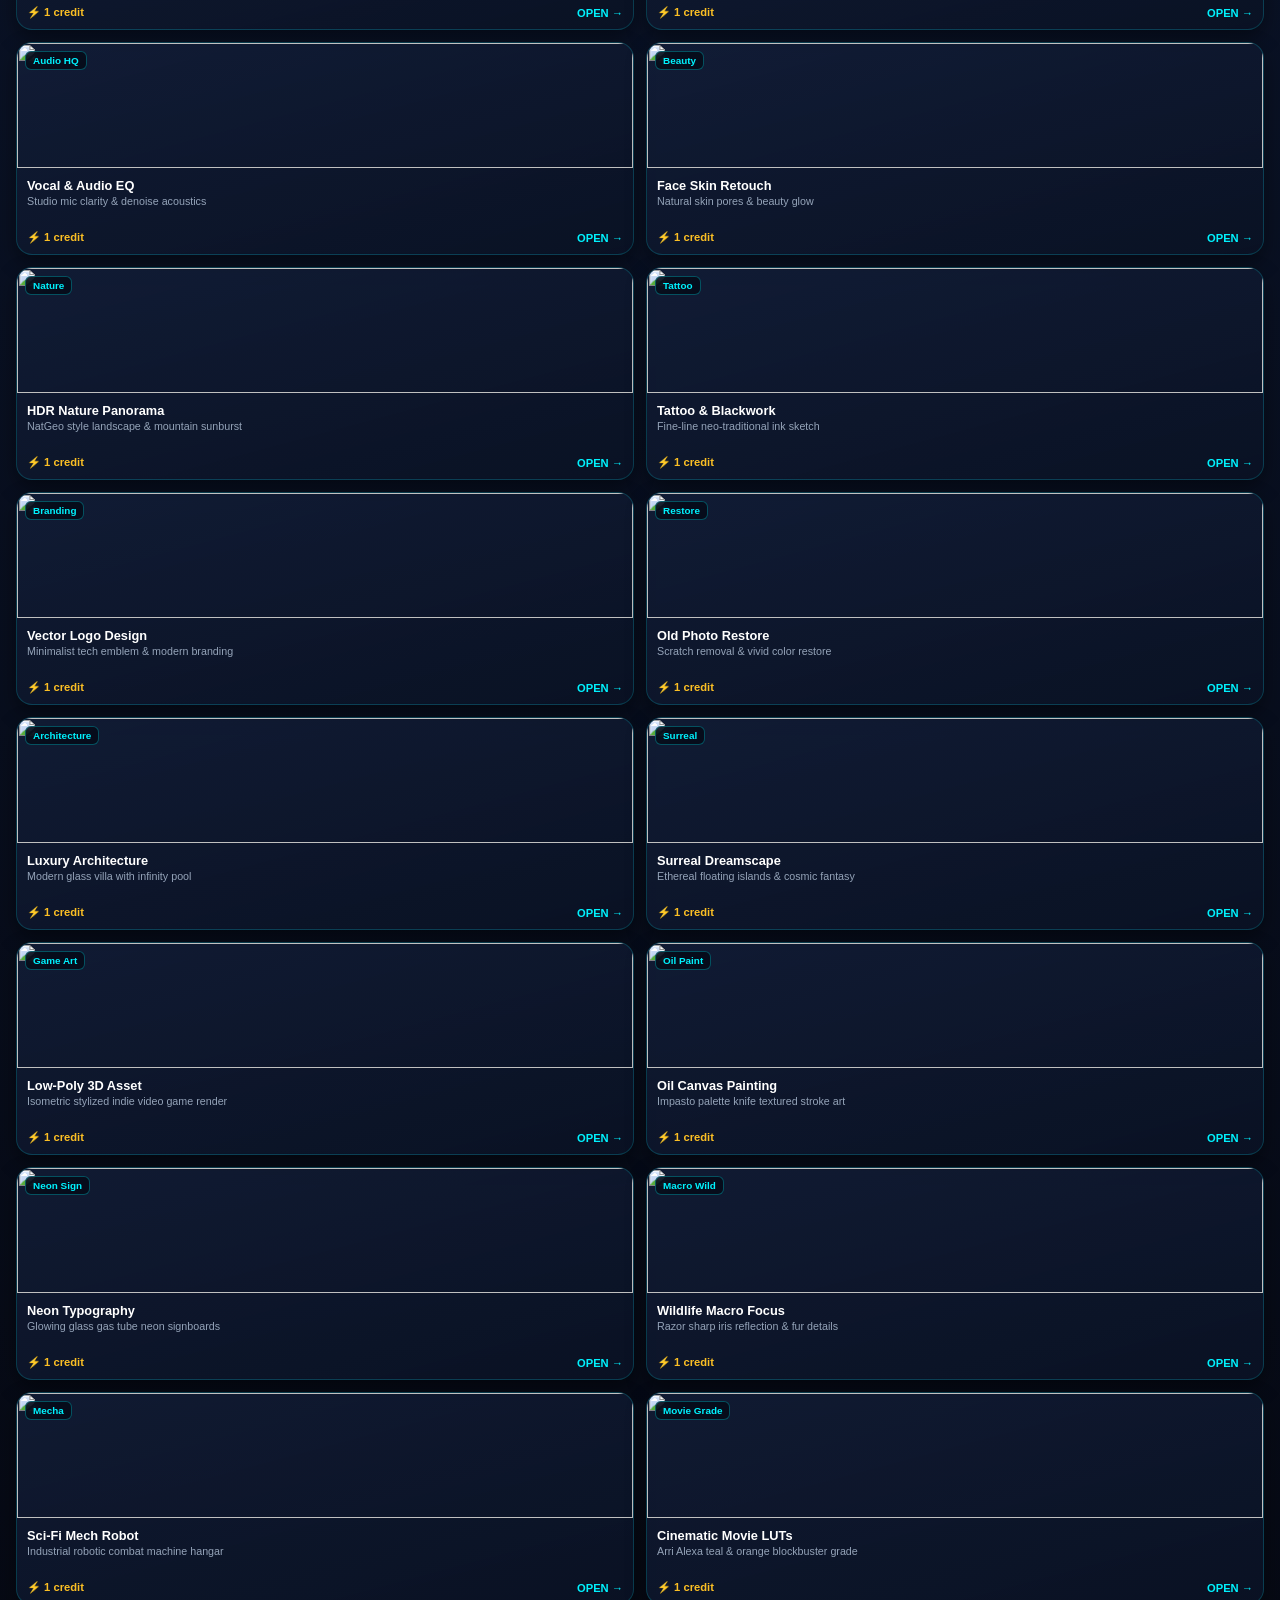
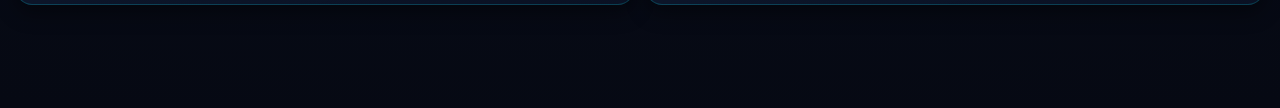
==== commit c797b9a1: "feat: complete all 26 working AI neural engines in homepage grid" ====
--- a/index.html
+++ b/index.html
@@ -3,9 +3,9 @@
 <head>
   <meta charset="UTF-8">
   <meta name="viewport" content="width=device-width, initial-scale=1.0, maximum-scale=1.0, user-scalable=no">
-  <title>SUBBHU AI LABS | 12 Neural Engines</title>
-  <link rel="stylesheet" href="css/style.css?v=99.0">
-  <link rel="stylesheet" href="css/animations.css?v=99.0">
+  <title>SUBBHU AI LABS | 26 Neural Engines</title>
+  <link rel="stylesheet" href="css/style.css?v=105.0">
+  <link rel="stylesheet" href="css/animations.css?v=105.0">
   <style>
     @import url("https://fonts.googleapis.com/css2?family=Orbitron:wght@800;900&family=Plus+Jakarta+Sans:wght@500;700;800&display=swap");
 
@@ -128,9 +128,7 @@
       border: 1px solid rgba(0, 242, 254, 0.3);
     }
 
-    .card-body {
-      padding: 10px;
-    }
+    .card-body { padding: 10px; }
     .card-title {
       font-size: 0.8rem;
       font-weight: 800;
@@ -257,13 +255,13 @@
 
   <!-- Filter Pills -->
   <div class="pills-scroll">
-    <div class="pill-3d active" onclick="filterItems('all', this)">⚡ All Engines (12)</div>
+    <div class="pill-3d active" onclick="filterItems('all', this)">⚡ All Engines (26)</div>
     <div class="pill-3d" onclick="filterItems('portraits', this)">👤 Portraits</div>
     <div class="pill-3d" onclick="filterItems('art', this)">🎨 Creative Art</div>
     <div class="pill-3d" onclick="filterItems('commercial', this)">📦 Commercial</div>
   </div>
 
-  <!-- Grid: Complete 12 Working Tools -->
+  <!-- Complete 26 Working Tools Grid -->
   <div class="grid-container" id="toolsGrid">
 
     <!-- 1 -->
@@ -394,6 +392,160 @@
       <div class="card-body">
         <div class="card-title">Superbike & Hypercar</div>
         <div class="card-desc">Raytraced automotive lighting & metal shine</div>
+        <div class="card-footer"><span style="color:#fbbf24">⚡ 1 credit</span><span style="color:#00f2fe">OPEN →</span></div>
+      </div>
+    </div>
+
+    <!-- 13 -->
+    <div class="card-3d" data-cat="commercial" onclick="openStudioEngine('Vocal & Audio EQ Studio', 'high-end broadcast sound studio recording booth, Shure SM7B dynamic microphone, acoustic foam panels, sound engineer mixing console, cinematic atmosphere')">
+      <span class="card-tag">Audio HQ</span>
+      <img class="card-media" src="https://images.unsplash.com/photo-1598488035139-bdbb2231ce04?w=400&q=80">
+      <div class="card-body">
+        <div class="card-title">Vocal & Audio EQ</div>
+        <div class="card-desc">Studio mic clarity & denoise acoustics</div>
+        <div class="card-footer"><span style="color:#fbbf24">⚡ 1 credit</span><span style="color:#00f2fe">OPEN →</span></div>
+      </div>
+    </div>
+
+    <!-- 14 -->
+    <div class="card-3d" data-cat="portraits" onclick="openStudioEngine('Face Retouch & Pore Detail', 'macro beauty portrait, authentic smooth human skin texture, ultra detailed fine facial pores, natural lips, soft luminous catchlights in eyes, clean studio')">
+      <span class="card-tag">Beauty</span>
+      <img class="card-media" src="https://images.unsplash.com/photo-1524504388940-b1c1722653e1?w=400&q=80">
+      <div class="card-body">
+        <div class="card-title">Face Skin Retouch</div>
+        <div class="card-desc">Natural skin pores & beauty glow</div>
+        <div class="card-footer"><span style="color:#fbbf24">⚡ 1 credit</span><span style="color:#00f2fe">OPEN →</span></div>
+      </div>
+    </div>
+
+    <!-- 15 -->
+    <div class="card-3d" data-cat="art" onclick="openStudioEngine('HDR Landscape & Nature', 'breathtaking mountain valley landscape, dramatic sunrise rays, alpine lake reflections, ultra HD National Geographic photography, vivid depth')">
+      <span class="card-tag">Nature</span>
+      <img class="card-media" src="https://images.unsplash.com/photo-1470071459604-3b5ec3a7fe05?w=400&q=80">
+      <div class="card-body">
+        <div class="card-title">HDR Nature Panorama</div>
+        <div class="card-desc">NatGeo style landscape & mountain sunburst</div>
+        <div class="card-footer"><span style="color:#fbbf24">⚡ 1 credit</span><span style="color:#00f2fe">OPEN →</span></div>
+      </div>
+    </div>
+
+    <!-- 16 -->
+    <div class="card-3d" data-cat="art" onclick="openStudioEngine('Tattoo & Blackwork Ink', 'intricate fine-line blackwork tattoo design, neo-traditional style, crisp geometric patterns, dark gothic ink drawing on clean parchment')">
+      <span class="card-tag">Tattoo</span>
+      <img class="card-media" src="https://images.unsplash.com/photo-1598371839696-5c5bb00bdc28?w=400&q=80">
+      <div class="card-body">
+        <div class="card-title">Tattoo & Blackwork</div>
+        <div class="card-desc">Fine-line neo-traditional ink sketch</div>
+        <div class="card-footer"><span style="color:#fbbf24">⚡ 1 credit</span><span style="color:#00f2fe">OPEN →</span></div>
+      </div>
+    </div>
+
+    <!-- 17 -->
+    <div class="card-3d" data-cat="commercial" onclick="openStudioEngine('Vector Logo & Minimal Icon', 'modern minimalist vector tech logo design, sleek gradient symbol, clean lines, behance trending brand identity, dark background')">
+      <span class="card-tag">Branding</span>
+      <img class="card-media" src="https://images.unsplash.com/photo-1626785774573-4b799315345d?w=400&q=80">
+      <div class="card-body">
+        <div class="card-title">Vector Logo Design</div>
+        <div class="card-desc">Minimalist tech emblem & modern branding</div>
+        <div class="card-footer"><span style="color:#fbbf24">⚡ 1 credit</span><span style="color:#00f2fe">OPEN →</span></div>
+      </div>
+    </div>
+
+    <!-- 18 -->
+    <div class="card-3d" data-cat="portraits" onclick="openStudioEngine('Old Photo Colorizer', 'restored historical vintage photograph, authentic natural colorization, sharp facial clarity, no scratches, rich realistic historic skin tones')">
+      <span class="card-tag">Restore</span>
+      <img class="card-media" src="https://images.unsplash.com/photo-1517841905240-472988babdf9?w=400&q=80">
+      <div class="card-body">
+        <div class="card-title">Old Photo Restore</div>
+        <div class="card-desc">Scratch removal & vivid color restore</div>
+        <div class="card-footer"><span style="color:#fbbf24">⚡ 1 credit</span><span style="color:#00f2fe">OPEN →</span></div>
+      </div>
+    </div>
+
+    <!-- 19 -->
+    <div class="card-3d" data-cat="commercial" onclick="openStudioEngine('Architectural Luxury Villa', 'modern luxury concrete and glass villa, infinity pool, warm architectural interior lighting, sunset ambience, Architectural Digest 8k')">
+      <span class="card-tag">Architecture</span>
+      <img class="card-media" src="https://images.unsplash.com/photo-1600585154340-be6161a56a0c?w=400&q=80">
+      <div class="card-body">
+        <div class="card-title">Luxury Architecture</div>
+        <div class="card-desc">Modern glass villa with infinity pool</div>
+        <div class="card-footer"><span style="color:#fbbf24">⚡ 1 credit</span><span style="color:#00f2fe">OPEN →</span></div>
+      </div>
+    </div>
+
+    <!-- 20 -->
+    <div class="card-3d" data-cat="art" onclick="openStudioEngine('Surrealism Dreamscape', 'mind-bending surrealism artwork, floating islands in starry cosmic clouds, salvador dali style melted clocks, ethereal glowing dream fantasy')">
+      <span class="card-tag">Surreal</span>
+      <img class="card-media" src="https://images.unsplash.com/photo-1518709268805-4e9042af9f23?w=400&q=80">
+      <div class="card-body">
+        <div class="card-title">Surreal Dreamscape</div>
+        <div class="card-desc">Ethereal floating islands & cosmic fantasy</div>
+        <div class="card-footer"><span style="color:#fbbf24">⚡ 1 credit</span><span style="color:#00f2fe">OPEN →</span></div>
+      </div>
+    </div>
+
+    <!-- 21 -->
+    <div class="card-3d" data-cat="art" onclick="openStudioEngine('Low-Poly 3D Game Asset', 'isometric low-poly 3D game scene, vibrant pastel colors, stylized trees and cabin, blender 3D render, cute video game aesthetic')">
+      <span class="card-tag">Game Art</span>
+      <img class="card-media" src="https://images.unsplash.com/photo-1550745165-9bc0b252726f?w=400&q=80">
+      <div class="card-body">
+        <div class="card-title">Low-Poly 3D Asset</div>
+        <div class="card-desc">Isometric stylized indie video game render</div>
+        <div class="card-footer"><span style="color:#fbbf24">⚡ 1 credit</span><span style="color:#00f2fe">OPEN →</span></div>
+      </div>
+    </div>
+
+    <!-- 22 -->
+    <div class="card-3d" data-cat="art" onclick="openStudioEngine('Oil Canvas Masterpiece', 'expressive traditional oil painting on textured canvas, thick impasto palette knife strokes, impressionist warm colors, gallery masterpiece')">
+      <span class="card-tag">Oil Paint</span>
+      <img class="card-media" src="https://images.unsplash.com/photo-1579783900882-c0d3dad7b119?w=400&q=80">
+      <div class="card-body">
+        <div class="card-title">Oil Canvas Painting</div>
+        <div class="card-desc">Impasto palette knife textured stroke art</div>
+        <div class="card-footer"><span style="color:#fbbf24">⚡ 1 credit</span><span style="color:#00f2fe">OPEN →</span></div>
+      </div>
+    </div>
+
+    <!-- 23 -->
+    <div class="card-3d" data-cat="commercial" onclick="openStudioEngine('Neon Typography Sign', 'glowing neon light signboard text on dark weathered brick wall, vibrant electric pink and cyan tubes, rainy night reflections')">
+      <span class="card-tag">Neon Sign</span>
+      <img class="card-media" src="https://images.unsplash.com/photo-1563245372-f21724e3856d?w=400&q=80">
+      <div class="card-body">
+        <div class="card-title">Neon Typography</div>
+        <div class="card-desc">Glowing glass gas tube neon signboards</div>
+        <div class="card-footer"><span style="color:#fbbf24">⚡ 1 credit</span><span style="color:#00f2fe">OPEN →</span></div>
+      </div>
+    </div>
+
+    <!-- 24 -->
+    <div class="card-3d" data-cat="portraits" onclick="openStudioEngine('Wildlife Macro Lens', 'extreme macro photography of tiger eyes and detailed whiskers, razor sharp iris texture, natural jungle sun dappled light, 8k NatGeo')">
+      <span class="card-tag">Macro Wild</span>
+      <img class="card-media" src="https://images.unsplash.com/photo-1561731216-c3a4d99437d5?w=400&q=80">
+      <div class="card-body">
+        <div class="card-title">Wildlife Macro Focus</div>
+        <div class="card-desc">Razor sharp iris reflection & fur details</div>
+        <div class="card-footer"><span style="color:#fbbf24">⚡ 1 credit</span><span style="color:#00f2fe">OPEN →</span></div>
+      </div>
+    </div>
+
+    <!-- 25 -->
+    <div class="card-3d" data-cat="art" onclick="openStudioEngine('Sci-Fi Mech & Spaceship', 'giant industrial sci-fi combat mecha robot standing in desert hangar, detailed hydraulic pistons, weathering battle scars, cinematic concept art')">
+      <span class="card-tag">Mecha</span>
+      <img class="card-media" src="https://images.unsplash.com/photo-1534447677768-be436bb09401?w=400&q=80">
+      <div class="card-body">
+        <div class="card-title">Sci-Fi Mech Robot</div>
+        <div class="card-desc">Industrial robotic combat machine hangar</div>
+        <div class="card-footer"><span style="color:#fbbf24">⚡ 1 credit</span><span style="color:#00f2fe">OPEN →</span></div>
+      </div>
+    </div>
+
+    <!-- 26 -->
+    <div class="card-3d" data-cat="commercial" onclick="openStudioEngine('Cinematic Movie LUTs', 'Hollywood cinematic still frame, Arri Alexa camera, 2.39:1 anamorphic aspect ratio, teal and orange color grading, dramatic blockbuster scene')">
+      <span class="card-tag">Movie Grade</span>
+      <img class="card-media" src="https://images.unsplash.com/photo-1485846234645-a62644f84728?w=400&q=80">
+      <div class="card-body">
+        <div class="card-title">Cinematic Movie LUTs</div>
+        <div class="card-desc">Arri Alexa teal & orange blockbuster grade</div>
         <div class="card-footer"><span style="color:#fbbf24">⚡ 1 credit</span><span style="color:#00f2fe">OPEN →</span></div>
       </div>
     </div>
@@ -411,19 +563,17 @@
         <button onclick="closeModal()" style="background: none; border: none; color: #94a3b8; font-size: 1.5rem; cursor: pointer;">✕</button>
       </div>
 
-      <label style="font-size: 0.75rem; color: #94a3b8; font-weight: 700;">Subject Description (Optional):</label>
+      <label style="font-size: 0.75rem; color: #94a3b8; font-weight: 700;">Subject / Details (Optional):</label>
       <input id="customSubject" type="text" placeholder="e.g. young Indian man in black jacket / sports bike" style="width: 100%; padding: 12px; background: rgba(255,255,255,0.06); border: 1px solid rgba(0,242,254,0.3); border-radius: 10px; color: #fff; margin-top: 6px; outline: none; box-sizing: border-box;">
 
       <button id="runBtn" class="btn-primary" onclick="renderArtwork()" style="width: 100%; padding: 14px; border-radius: 12px; margin-top: 14px; font-weight: 800;">
         ⚡ GENERATE CREATIVE
       </button>
 
-      <!-- Shimmer Progress -->
       <div id="renderLoader" style="display: none; margin-top: 16px; text-align: center; color: #00f2fe; font-weight: 800; font-size: 0.85rem;">
         Rendering High-Resolution Output...
       </div>
 
-      <!-- Result Image & Download -->
       <div id="renderResult" style="display: none; margin-top: 16px;">
         <img id="renderImg" src="" style="width: 100%; max-height: 380px; object-fit: cover; border-radius: 12px; border: 1px solid #00f2fe;">
         <a id="downloadLink" href="#" download="subbhu_ai.jpg" class="btn-primary" style="display: block; text-align: center; text-decoration: none; padding: 12px; margin-top: 10px; border-radius: 10px; font-weight: 800;">
@@ -472,8 +622,8 @@
     async function renderArtwork() {
       const subject = document.getElementById('customSubject').value.trim();
       const prompt = subject ? `${subject}, ${currentEnginePrompt}` : currentEnginePrompt;
-      const cleanPrompt = `${prompt}, authentic photography, natural color balance, high resolution, sharp focus, 8k`;
-      const negativePrompt = `oversaturated, red tint, cartoon, blurry, deformed`;
+      const cleanPrompt = `${prompt}, authentic, true colors, balanced lighting, high resolution, sharp focus, 8k`;
+      const negativePrompt = `oversaturated, neon skin, blown out, cartoon, blurry, ugly`;
 
       const btn = document.getElementById('runBtn');
       const loader = document.getElementById('renderLoader');
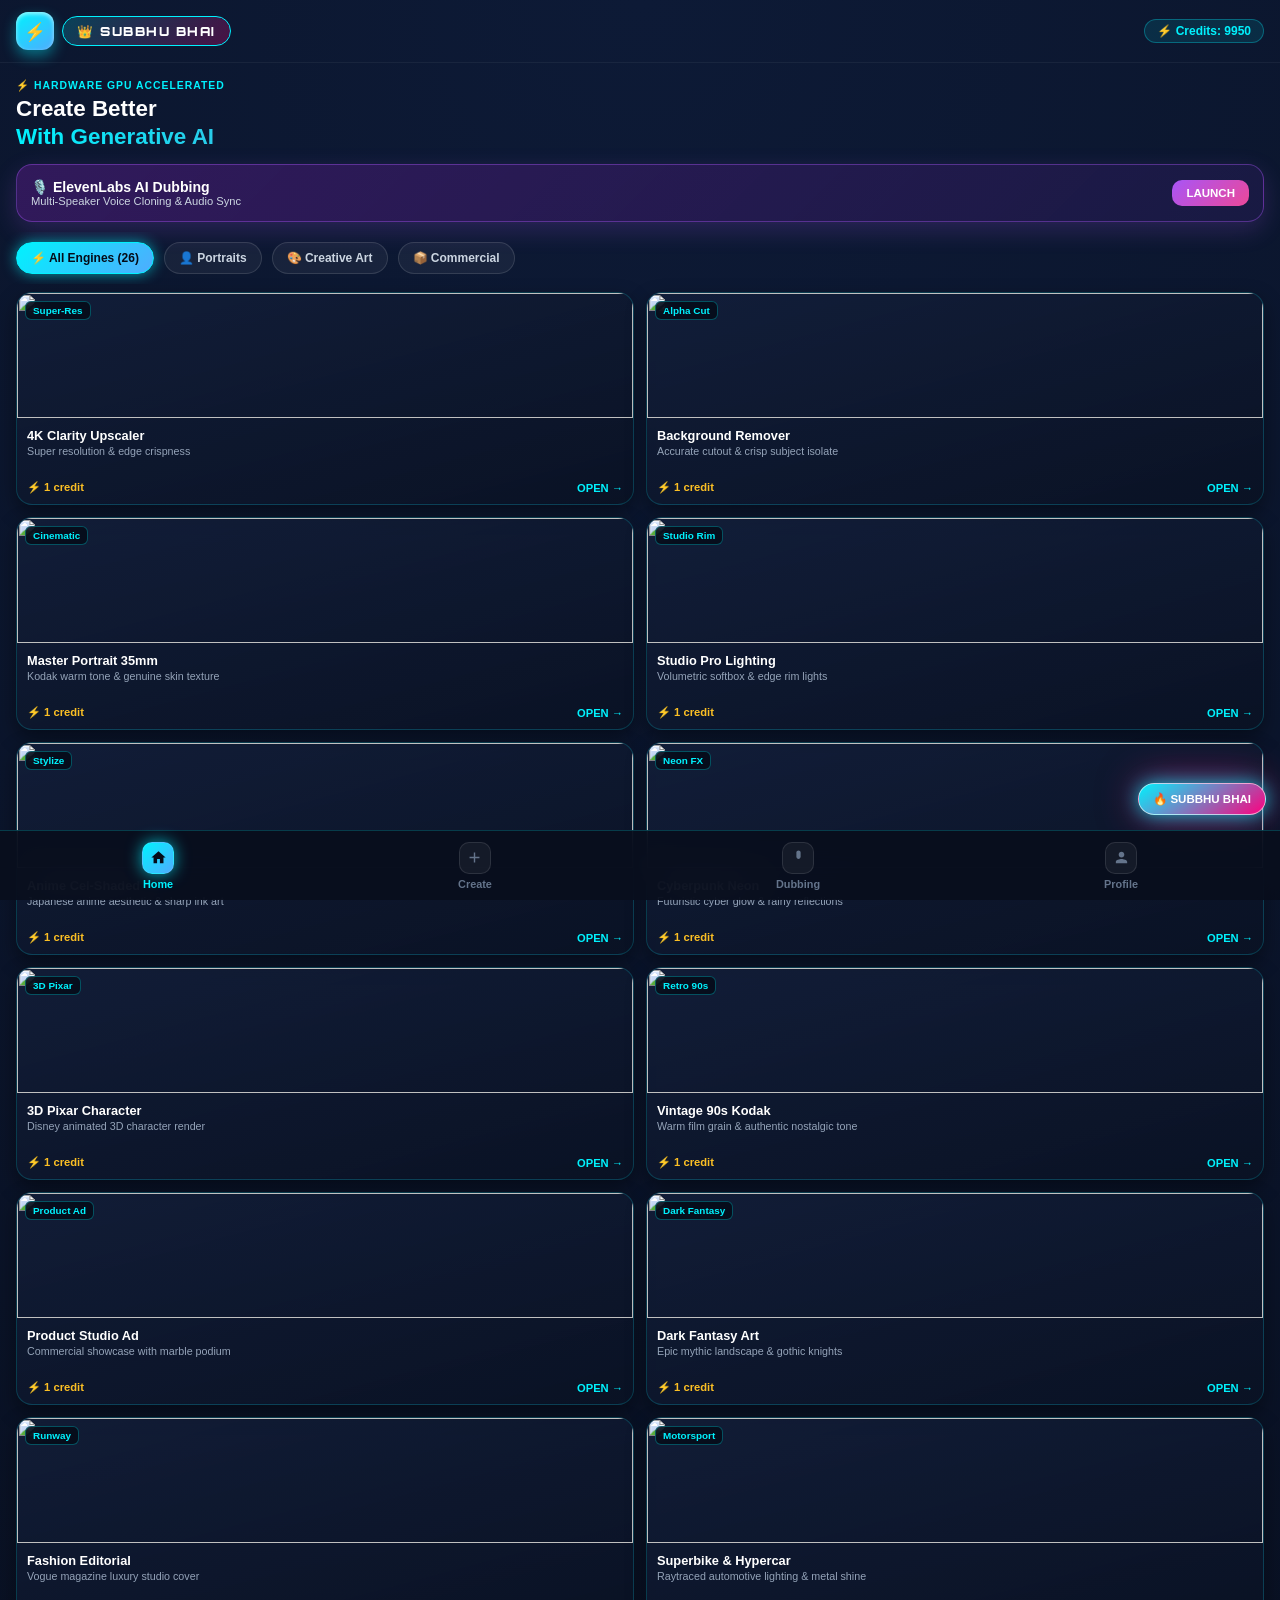
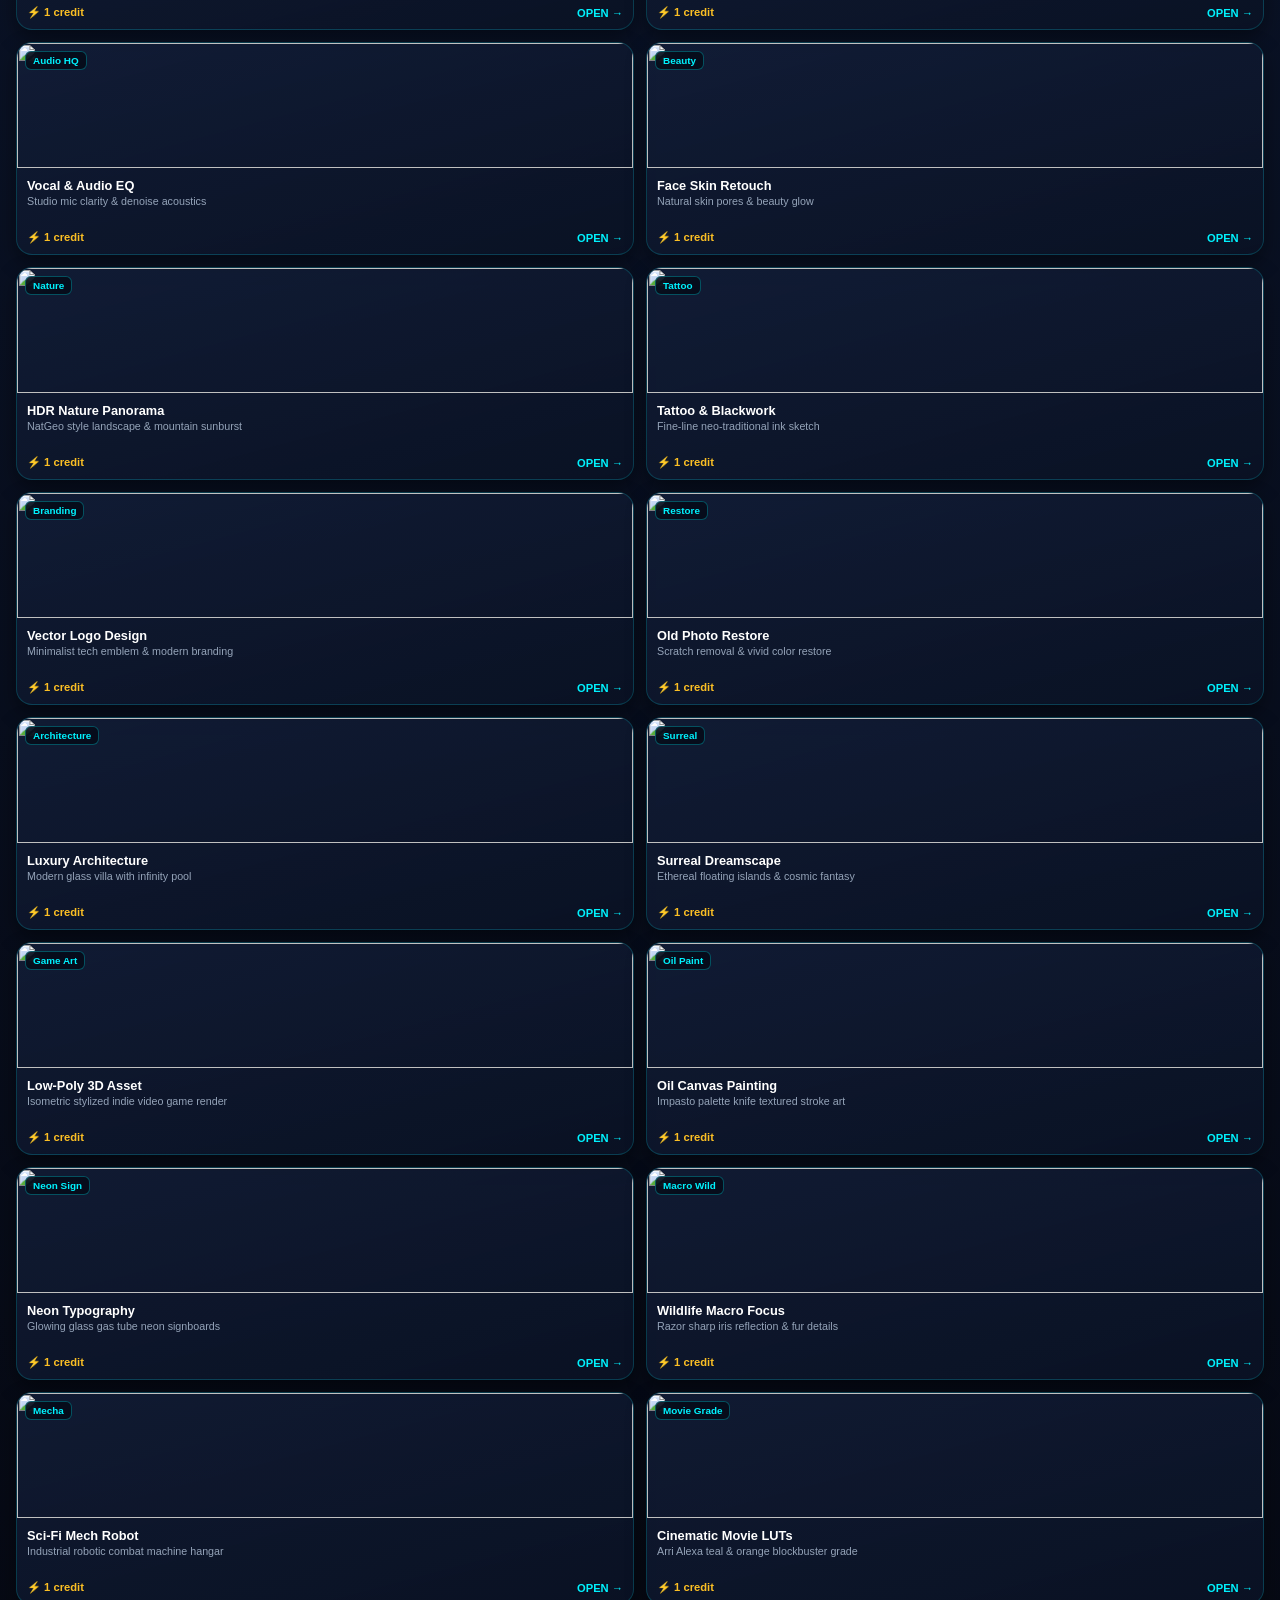
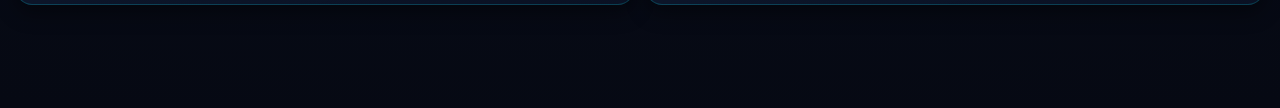
==== commit 8d6fc21a: "feat: switch to 3D floating cyberpunk theme with SUBBHU BHAI neon effects" ====
--- a/index.html
+++ b/index.html
@@ -224,9 +224,9 @@
 
   <!-- Top App Header -->
   <header style="padding: 12px 16px; display: flex; justify-content: space-between; align-items: center; border-bottom: 1px solid rgba(255,255,255,0.05);">
-    <div style="display: flex; align-items: center; gap: 10px;">
-      <div class="brand-avatar-3d">S</div>
-      <span class="neon-brand-title">SUBBHU AI LABS</span>
+    <div style="display: flex; align-items: center; gap: 8px;">
+      <div class="brand-avatar-3d">⚡</div>
+      <div class="floating-subbhu-badge">👑 SUBBHU BHAI</div>
     </div>
     <div style="background: rgba(0, 242, 254, 0.1); border: 1px solid rgba(0, 242, 254, 0.3); border-radius: 20px; padding: 4px 12px; font-size: 0.75rem; font-weight: 800; color: #00f2fe;">
       ⚡ Credits: 9950
@@ -667,5 +667,11 @@
       });
     }
   </script>
+
+  <!-- 3D Floating Subbhu Bhai Hologram -->
+  <div class="subbhu-floating-orb">
+    <span>🔥 SUBBHU BHAI</span>
+  </div>
+
 </body>
 </html>
--- a/css/animations.css
+++ b/css/animations.css
@@ -93,3 +93,70 @@
     filter: drop-shadow(0 0 4px rgba(0, 242, 254, 0.6)) drop-shadow(0 0 10px rgba(0, 242, 254, 0.4));
   }
 }
+
+/* 3D Floating Animations */
+@keyframes float3D {
+  0% {
+    transform: perspective(600px) translateY(0px) rotateX(0deg) rotateY(0deg);
+  }
+  50% {
+    transform: perspective(600px) translateY(-10px) rotateX(6deg) rotateY(-6deg);
+  }
+  100% {
+    transform: perspective(600px) translateY(0px) rotateX(0deg) rotateY(0deg);
+  }
+}
+
+@keyframes subbhuGlowPulse {
+  0% {
+    box-shadow: 0 0 10px #00f2fe, inset 0 0 10px #00f2fe;
+    border-color: #00f2fe;
+  }
+  50% {
+    box-shadow: 0 0 25px #ff007f, 0 0 45px #00f2fe, inset 0 0 15px #ff007f;
+    border-color: #ff007f;
+  }
+  100% {
+    box-shadow: 0 0 10px #00f2fe, inset 0 0 10px #00f2fe;
+    border-color: #00f2fe;
+  }
+}
+
+.floating-subbhu-badge {
+  display: inline-flex;
+  align-items: center;
+  gap: 6px;
+  background: linear-gradient(135deg, rgba(0, 242, 254, 0.2), rgba(255, 0, 127, 0.25));
+  border: 1.5px solid #00f2fe;
+  border-radius: 30px;
+  padding: 6px 14px;
+  font-family: 'Orbitron', sans-serif;
+  font-weight: 900;
+  font-size: 0.78rem;
+  letter-spacing: 1.5px;
+  color: #fff;
+  text-transform: uppercase;
+  animation: float3D 3.5s ease-in-out infinite, subbhuGlowPulse 2.5s ease-in-out infinite alternate;
+  backdrop-filter: blur(10px);
+}
+
+/* Floating Corner Orb */
+.subbhu-floating-orb {
+  position: fixed;
+  right: 14px;
+  bottom: 85px;
+  z-index: 999;
+  background: linear-gradient(145deg, #00f2fe, #ff007f);
+  padding: 8px 14px;
+  border-radius: 20px;
+  font-family: 'Orbitron', sans-serif;
+  font-weight: 900;
+  font-size: 0.72rem;
+  color: #fff;
+  box-shadow: 0 0 20px rgba(0, 242, 254, 0.8), 0 0 40px rgba(255, 0, 127, 0.6);
+  animation: float3D 3s ease-in-out infinite;
+  display: flex;
+  align-items: center;
+  gap: 6px;
+  border: 1px solid rgba(255, 255, 255, 0.6);
+}
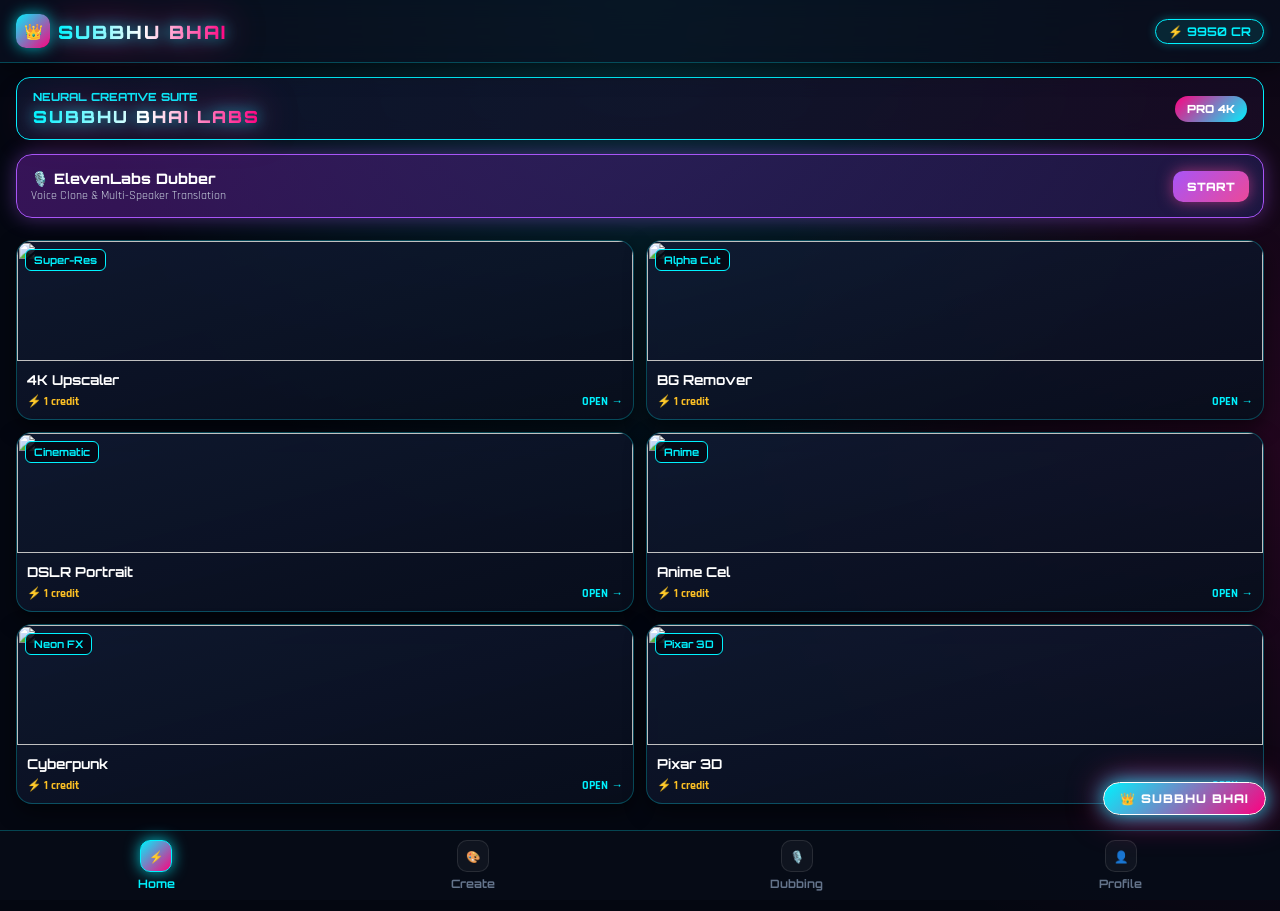
==== commit 260a1cfe: "fix: embed inline 3D neon animations and floating SUBBHU BHAI branding" ====
--- a/index.html
+++ b/index.html
@@ -3,113 +3,168 @@
 <head>
   <meta charset="UTF-8">
   <meta name="viewport" content="width=device-width, initial-scale=1.0, maximum-scale=1.0, user-scalable=no">
-  <title>SUBBHU AI LABS | 26 Neural Engines</title>
-  <link rel="stylesheet" href="css/style.css?v=105.0">
-  <link rel="stylesheet" href="css/animations.css?v=105.0">
+  <title>SUBBHU BHAI | AI NEURAL LABS</title>
   <style>
-    @import url("https://fonts.googleapis.com/css2?family=Orbitron:wght@800;900&family=Plus+Jakarta+Sans:wght@500;700;800&display=swap");
+    @import url("https://fonts.googleapis.com/css2?family=Orbitron:wght@700;900&family=Rajdhani:wght@600;700&display=swap");
+
+    * {
+      box-sizing: border-box;
+      margin: 0;
+      padding: 0;
+      -webkit-tap-highlight-color: transparent;
+    }
 
     body {
-      font-family: 'Plus Jakarta Sans', sans-serif;
-      background: radial-gradient(circle at 50% 0%, #0d1a36 0%, #060913 100%);
+      background: #040711;
       color: #fff;
-      margin: 0;
+      font-family: 'Rajdhani', sans-serif;
       padding-bottom: 95px;
       overflow-x: hidden;
-    }
-
-    .neon-brand-title {
-      font-family: "Orbitron", sans-serif !important;
-      font-size: 1.15rem !important;
-      font-weight: 900 !important;
-      letter-spacing: 2px !important;
+      background-image: 
+        radial-gradient(circle at 50% 0%, rgba(0, 242, 254, 0.15) 0%, transparent 50%),
+        radial-gradient(circle at 100% 50%, rgba(255, 0, 127, 0.12) 0%, transparent 40%);
+    }
+
+    /* 3D Floating Animation */
+    @keyframes float3D {
+      0% {
+        transform: perspective(600px) translateY(0px) rotateX(0deg) rotateY(0deg);
+      }
+      50% {
+        transform: perspective(600px) translateY(-8px) rotateX(6deg) rotateY(-4deg);
+      }
+      100% {
+        transform: perspective(600px) translateY(0px) rotateX(0deg) rotateY(0deg);
+      }
+    }
+
+    /* Neon Border Pulse Animation */
+    @keyframes neonGlowPulse {
+      0% {
+        box-shadow: 0 0 10px rgba(0, 242, 254, 0.5), inset 0 0 10px rgba(0, 242, 254, 0.2);
+        border-color: #00f2fe;
+      }
+      50% {
+        box-shadow: 0 0 25px rgba(255, 0, 127, 0.8), 0 0 45px rgba(0, 242, 254, 0.6), inset 0 0 15px rgba(255, 0, 127, 0.4);
+        border-color: #ff007f;
+      }
+      100% {
+        box-shadow: 0 0 10px rgba(0, 242, 254, 0.5), inset 0 0 10px rgba(0, 242, 254, 0.2);
+        border-color: #00f2fe;
+      }
+    }
+
+    /* Continuous Loading Shine / Shimmer Wave */
+    @keyframes textLoadingShimmer {
+      0% { background-position: -200% center; }
+      100% { background-position: 200% center; }
+    }
+
+    /* Subbhu Bhai Neon Title */
+    .subbhu-neon-title {
+      font-family: 'Orbitron', sans-serif;
+      font-size: 1.15rem;
+      font-weight: 900;
+      letter-spacing: 2px;
       text-transform: uppercase;
-      background: linear-gradient(90deg, #00f2fe 0%, #ffffff 30%, #4facfe 60%, #00f2fe 100%);
+      background: linear-gradient(90deg, #00f2fe 0%, #ffffff 25%, #ff007f 50%, #ffffff 75%, #00f2fe 100%);
       background-size: 200% auto;
-      color: transparent !important;
-      -webkit-background-clip: text !important;
-      background-clip: text !important;
-      display: inline-block;
-      animation: neonStream 2.5s linear infinite, neonAura 2s ease-in-out infinite alternate;
-    }
-
-    @keyframes neonStream {
-      0% { background-position: 0% center; }
-      100% { background-position: 200% center; }
-    }
-    @keyframes neonAura {
-      0% { filter: drop-shadow(0 0 6px rgba(0, 242, 254, 0.7)) drop-shadow(0 0 12px rgba(0, 242, 254, 0.4)); }
-      100% { filter: drop-shadow(0 0 12px rgba(0, 242, 254, 1)) drop-shadow(0 0 24px rgba(79, 172, 254, 0.85)); }
-    }
-
-    .brand-avatar-3d {
-      width: 38px;
-      height: 38px;
-      border-radius: 12px;
-      background: linear-gradient(145deg, #00f2fe, #4facfe);
+      color: transparent;
+      -webkit-background-clip: text;
+      background-clip: text;
+      animation: textLoadingShimmer 3s linear infinite;
+      filter: drop-shadow(0 0 8px rgba(0, 242, 254, 0.8)) drop-shadow(0 0 18px rgba(255, 0, 127, 0.6));
+    }
+
+    /* Header Styling */
+    .app-header {
+      padding: 14px 16px;
+      display: flex;
+      justify-content: space-between;
+      align-items: center;
+      background: rgba(10, 16, 32, 0.75);
+      backdrop-filter: blur(15px);
+      border-bottom: 1px solid rgba(0, 242, 254, 0.25);
+      position: sticky;
+      top: 0;
+      z-index: 1000;
+      box-shadow: 0 4px 20px rgba(0, 0, 0, 0.5);
+    }
+
+    .brand-box {
+      display: flex;
+      align-items: center;
+      gap: 8px;
+    }
+
+    .brand-badge-3d {
+      background: linear-gradient(135deg, #00f2fe, #ff007f);
+      color: #050b18;
+      font-family: 'Orbitron', sans-serif;
+      font-weight: 900;
+      font-size: 0.95rem;
+      width: 34px;
+      height: 34px;
       display: flex;
       align-items: center;
       justify-content: center;
-      font-family: 'Orbitron', sans-serif;
-      font-weight: 900;
-      color: #050b18;
-      font-size: 1.1rem;
-      box-shadow: 0 6px 14px rgba(0, 242, 254, 0.4), inset 0 2px 4px rgba(255, 255, 255, 0.6);
-    }
-
-    .pills-scroll {
-      display: flex;
-      gap: 10px;
-      overflow-x: auto;
-      scrollbar-width: none;
-      padding: 10px 16px;
-    }
-    .pills-scroll::-webkit-scrollbar { display: none; }
-
-    .pill-3d {
-      padding: 8px 14px;
+      border-radius: 10px;
+      box-shadow: 0 0 15px rgba(0, 242, 254, 0.7);
+    }
+
+    .credits-pill {
+      background: rgba(0, 242, 254, 0.1);
+      border: 1px solid #00f2fe;
       border-radius: 20px;
-      background: rgba(255,255,255,0.05);
-      border: 1px solid rgba(255,255,255,0.12);
-      color: #cbd5e1;
+      padding: 4px 12px;
       font-size: 0.75rem;
       font-weight: 700;
-      white-space: nowrap;
-      cursor: pointer;
-    }
-    .pill-3d.active {
-      background: linear-gradient(135deg, #00f2fe, #4facfe);
-      color: #050b18;
-      border-color: #00f2fe;
-      box-shadow: 0 0 14px rgba(0, 242, 254, 0.6);
-    }
-
+      color: #00f2fe;
+      font-family: 'Orbitron', sans-serif;
+      box-shadow: 0 0 10px rgba(0, 242, 254, 0.3);
+    }
+
+    /* 3D Floating Subbhu Bhai Badge */
+    .floating-subbhu-banner {
+      margin: 14px 16px 8px 16px;
+      padding: 12px 16px;
+      border-radius: 14px;
+      background: linear-gradient(135deg, rgba(13, 24, 48, 0.8), rgba(26, 12, 38, 0.8));
+      border: 1.5px solid #00f2fe;
+      display: flex;
+      align-items: center;
+      justify-content: space-between;
+      animation: float3D 4s ease-in-out infinite, neonGlowPulse 3s ease-in-out infinite alternate;
+      backdrop-filter: blur(10px);
+    }
+
+    /* Grid of 3D Cards */
     .grid-container {
       display: grid;
       grid-template-columns: repeat(2, 1fr);
       gap: 12px;
-      padding: 8px 16px;
+      padding: 12px 16px;
     }
 
     .card-3d {
-      background: linear-gradient(165deg, rgba(20, 32, 60, 0.75) 0%, rgba(10, 18, 36, 0.95) 100%);
-      border: 1px solid rgba(0, 242, 254, 0.18);
+      background: linear-gradient(165deg, rgba(18, 28, 54, 0.8) 0%, rgba(8, 14, 28, 0.95) 100%);
+      border: 1px solid rgba(0, 242, 254, 0.25);
       border-radius: 16px;
       overflow: hidden;
+      cursor: pointer;
       position: relative;
-      cursor: pointer;
-      box-shadow: 0 8px 20px rgba(0, 0, 0, 0.4);
-      transition: all 0.2s ease;
+      transition: all 0.25s ease;
+      box-shadow: 0 8px 20px rgba(0, 0, 0, 0.5);
     }
     .card-3d:active {
-      transform: scale(0.97);
-      border-color: #00f2fe;
-      box-shadow: 0 0 18px rgba(0, 242, 254, 0.5);
+      transform: scale(0.96);
+      border-color: #ff007f;
+      box-shadow: 0 0 20px rgba(255, 0, 127, 0.6);
     }
 
     .card-media {
       width: 100%;
-      height: 125px;
+      height: 120px;
       object-fit: cover;
       display: block;
     }
@@ -118,560 +173,310 @@
       position: absolute;
       top: 8px;
       left: 8px;
-      font-size: 0.62rem;
-      font-weight: 800;
-      padding: 3px 7px;
+      font-size: 0.65rem;
+      font-weight: 700;
+      padding: 3px 8px;
       border-radius: 6px;
-      background: rgba(5, 11, 24, 0.85);
-      backdrop-filter: blur(8px);
+      background: rgba(4, 7, 17, 0.85);
       color: #00f2fe;
-      border: 1px solid rgba(0, 242, 254, 0.3);
-    }
-
-    .card-body { padding: 10px; }
+      border: 1px solid #00f2fe;
+      font-family: 'Orbitron', sans-serif;
+    }
+
+    .card-body {
+      padding: 10px;
+    }
     .card-title {
-      font-size: 0.8rem;
-      font-weight: 800;
+      font-size: 0.85rem;
+      font-weight: 700;
       color: #fff;
-      margin-bottom: 2px;
+      font-family: 'Orbitron', sans-serif;
+      margin-bottom: 4px;
       white-space: nowrap;
       overflow: hidden;
       text-overflow: ellipsis;
     }
-    .card-desc {
-      font-size: 0.67rem;
-      color: #94a3b8;
-      line-height: 1.25;
-      margin-bottom: 8px;
-      height: 28px;
-      overflow: hidden;
-    }
     .card-footer {
       display: flex;
       justify-content: space-between;
       align-items: center;
-      font-size: 0.7rem;
-      font-weight: 800;
-    }
-
-    /* Modal Bottom Sheet */
-    .tool-modal {
+      font-size: 0.72rem;
+      font-weight: 700;
+      margin-top: 6px;
+    }
+
+    /* Fixed Floating 3D Subbhu Bhai Orb */
+    .subbhu-fixed-orb {
+      position: fixed;
+      right: 14px;
+      bottom: 85px;
+      z-index: 1000;
+      background: linear-gradient(135deg, #00f2fe, #ff007f);
+      padding: 8px 16px;
+      border-radius: 30px;
+      font-family: 'Orbitron', sans-serif;
+      font-weight: 900;
+      font-size: 0.75rem;
+      letter-spacing: 1px;
+      color: #fff;
+      border: 1.5px solid #fff;
+      box-shadow: 0 0 20px rgba(0, 242, 254, 0.9), 0 0 35px rgba(255, 0, 127, 0.7);
+      animation: float3D 3s ease-in-out infinite;
+      cursor: pointer;
+    }
+
+    /* Modal Engine Sheet */
+    .engine-modal {
       position: fixed;
       inset: 0;
-      background: rgba(5, 11, 24, 0.8);
-      backdrop-filter: blur(12px);
+      background: rgba(4, 7, 17, 0.85);
+      backdrop-filter: blur(15px);
       z-index: 2000;
       display: none;
       align-items: flex-end;
     }
-    .modal-content {
-      background: #0d1427;
-      border-top: 1px solid rgba(0, 242, 254, 0.4);
+    .modal-sheet {
+      background: #0b1122;
+      border-top: 2px solid #00f2fe;
+      box-shadow: 0 -10px 40px rgba(0, 242, 254, 0.4);
       border-radius: 20px 20px 0 0;
       width: 100%;
       padding: 20px 18px 30px 18px;
-      box-sizing: border-box;
-      max-height: 90vh;
-      overflow-y: auto;
-    }
-
-    /* 3D Bottom Nav */
-    .nav-3d {
+    }
+
+    /* Bottom Navigation */
+    .bottom-nav {
       position: fixed;
       bottom: 0;
       left: 0;
       right: 0;
       height: 70px;
-      background: rgba(8, 14, 28, 0.9);
-      backdrop-filter: blur(20px);
-      border-top: 1px solid rgba(0, 242, 254, 0.2);
+      background: rgba(7, 12, 24, 0.95);
+      border-top: 1px solid rgba(0, 242, 254, 0.25);
       display: flex;
       justify-content: space-around;
       align-items: center;
-      z-index: 1000;
-    }
-    .nav-btn-3d {
+      z-index: 999;
+    }
+    .nav-btn {
       display: flex;
       flex-direction: column;
       align-items: center;
       text-decoration: none;
       color: #64748b;
-      font-size: 0.68rem;
+      font-size: 0.72rem;
       font-weight: 700;
+      font-family: 'Orbitron', sans-serif;
       gap: 4px;
     }
-    .nav-btn-3d.active { color: #00f2fe; }
-    .icon-cube-3d {
+    .nav-btn.active {
+      color: #00f2fe;
+    }
+    .icon-cube {
       width: 32px;
       height: 32px;
       border-radius: 10px;
+      background: rgba(255,255,255,0.04);
+      border: 1px solid rgba(255,255,255,0.1);
       display: flex;
       align-items: center;
       justify-content: center;
-      background: rgba(255,255,255,0.05);
-      border: 1px solid rgba(255,255,255,0.1);
-    }
-    .nav-btn-3d.active .icon-cube-3d {
-      background: linear-gradient(135deg, #00f2fe, #4facfe);
-      color: #050b18;
-      box-shadow: 0 0 16px rgba(0, 242, 254, 0.7);
-    }
-    .nav-btn-3d.active .icon-cube-3d svg { fill: #050b18; }
-    .icon-cube-3d svg { width: 17px; height: 17px; fill: currentColor; }
+    }
+    .nav-btn.active .icon-cube {
+      background: linear-gradient(135deg, #00f2fe, #ff007f);
+      border-color: #00f2fe;
+      box-shadow: 0 0 15px rgba(0, 242, 254, 0.8);
+      color: #040711;
+    }
   </style>
 </head>
 <body>
 
-  <!-- Top App Header -->
-  <header style="padding: 12px 16px; display: flex; justify-content: space-between; align-items: center; border-bottom: 1px solid rgba(255,255,255,0.05);">
-    <div style="display: flex; align-items: center; gap: 8px;">
-      <div class="brand-avatar-3d">⚡</div>
-      <div class="floating-subbhu-badge">👑 SUBBHU BHAI</div>
-    </div>
-    <div style="background: rgba(0, 242, 254, 0.1); border: 1px solid rgba(0, 242, 254, 0.3); border-radius: 20px; padding: 4px 12px; font-size: 0.75rem; font-weight: 800; color: #00f2fe;">
-      ⚡ Credits: 9950
-    </div>
+  <!-- App Header -->
+  <header class="app-header">
+    <div class="brand-box">
+      <div class="brand-badge-3d">👑</div>
+      <div class="subbhu-neon-title">SUBBHU BHAI</div>
+    </div>
+    <div class="credits-pill">⚡ 9950 CR</div>
   </header>
 
-  <!-- Banner -->
-  <div style="padding: 12px 16px 4px 16px;">
-    <span style="font-size: 0.65rem; font-weight: 800; color: #00f2fe; letter-spacing: 1px;">⚡ HARDWARE GPU ACCELERATED</span>
-    <h1 style="font-size: 1.4rem; font-weight: 900; margin: 3px 0 2px 0;">Create Better</h1>
-    <h2 style="font-size: 1.4rem; font-weight: 900; margin: 0; background: linear-gradient(90deg, #00f2fe, #ff007f); -webkit-background-clip: text; color: transparent;">With Generative AI</h2>
+  <!-- 3D Floating Subbhu Bhai Neon Banner -->
+  <div class="floating-subbhu-banner">
+    <div>
+      <div style="font-size: 0.7rem; color: #00f2fe; font-family: 'Orbitron', sans-serif; font-weight: 800;">NEURAL CREATIVE SUITE</div>
+      <div class="subbhu-neon-title" style="font-size: 1.05rem; margin-top: 2px;">SUBBHU BHAI LABS</div>
+    </div>
+    <div style="background: linear-gradient(135deg, #ff007f, #00f2fe); padding: 6px 12px; border-radius: 20px; font-size: 0.7rem; font-family: 'Orbitron', sans-serif; font-weight: 900; color: #fff;">
+      PRO 4K
+    </div>
   </div>
 
-  <!-- Dubbing Box -->
-  <div style="padding: 10px 16px;">
-    <div onclick="window.location.href='dubbing.html'" style="cursor: pointer; background: linear-gradient(135deg, rgba(88,28,135,0.5), rgba(30,27,75,0.7)); border: 1px solid rgba(168,85,247,0.4); border-radius: 16px; padding: 14px; display: flex; justify-content: space-between; align-items: center; box-shadow: 0 8px 25px rgba(168,85,247,0.2);">
+  <!-- Video Dubbing CTA -->
+  <div style="padding: 6px 16px 10px 16px;">
+    <div onclick="window.location.href='dubbing.html'" style="cursor: pointer; background: linear-gradient(135deg, rgba(88,28,135,0.6), rgba(30,27,75,0.8)); border: 1.5px solid #a855f7; border-radius: 16px; padding: 14px; display: flex; justify-content: space-between; align-items: center; box-shadow: 0 0 20px rgba(168,85,247,0.4);">
       <div>
-        <div style="font-size: 0.88rem; font-weight: 800; color: #fff;">🎙️ ElevenLabs AI Dubbing</div>
-        <div style="font-size: 0.7rem; color: #cbd5e1;">Multi-Speaker Voice Cloning & Audio Sync</div>
-      </div>
-      <div style="background: linear-gradient(135deg, #a855f7, #ec4899); padding: 7px 14px; border-radius: 10px; font-size: 0.72rem; font-weight: 800; color: #fff;">
-        LAUNCH
+        <div style="font-size: 0.9rem; font-weight: 800; font-family: 'Orbitron', sans-serif; color: #fff;">🎙️ ElevenLabs Dubber</div>
+        <div style="font-size: 0.72rem; color: #cbd5e1;">Voice Clone & Multi-Speaker Translation</div>
+      </div>
+      <div style="background: linear-gradient(135deg, #a855f7, #ec4899); padding: 8px 14px; border-radius: 10px; font-size: 0.72rem; font-family: 'Orbitron', sans-serif; font-weight: 900; color: #fff; box-shadow: 0 0 15px rgba(236,72,153,0.6);">
+        START
       </div>
     </div>
   </div>
 
-  <!-- Filter Pills -->
-  <div class="pills-scroll">
-    <div class="pill-3d active" onclick="filterItems('all', this)">⚡ All Engines (26)</div>
-    <div class="pill-3d" onclick="filterItems('portraits', this)">👤 Portraits</div>
-    <div class="pill-3d" onclick="filterItems('art', this)">🎨 Creative Art</div>
-    <div class="pill-3d" onclick="filterItems('commercial', this)">📦 Commercial</div>
-  </div>
-
-  <!-- Complete 26 Working Tools Grid -->
+  <!-- Tools Grid -->
   <div class="grid-container" id="toolsGrid">
-
-    <!-- 1 -->
-    <div class="card-3d" data-cat="portraits" onclick="openStudioEngine('4K Clarity Upscaler', 'ultra detailed 4k photograph, crisp sharp edges, masterwork resolution, fine textures, authentic details')">
+    <div class="card-3d" onclick="openEngine('4K Clarity Upscaler', 'ultra realistic 4k photograph, fine skin texture, sharp focus, 85mm lens')">
       <span class="card-tag">Super-Res</span>
       <img class="card-media" src="https://images.unsplash.com/photo-1546435770-a3e426bf472b?w=400&q=80">
       <div class="card-body">
-        <div class="card-title">4K Clarity Upscaler</div>
-        <div class="card-desc">Super resolution & edge crispness</div>
-        <div class="card-footer"><span style="color:#fbbf24">⚡ 1 credit</span><span style="color:#00f2fe">OPEN →</span></div>
-      </div>
-    </div>
-
-    <!-- 2 -->
-    <div class="card-3d" data-cat="commercial" onclick="openStudioEngine('Background Remover', 'isolated subject against clean pure solid minimalist studio background, high contrast cutout studio portrait')">
+        <div class="card-title">4K Upscaler</div>
+        <div class="card-footer"><span style="color:#fbbf24">⚡ 1 credit</span><span style="color:#00f2fe">OPEN →</span></div>
+      </div>
+    </div>
+
+    <div class="card-3d" onclick="openEngine('Background Remover', 'isolated subject against clean pure solid minimalist studio background, cutout')">
       <span class="card-tag">Alpha Cut</span>
       <img class="card-media" src="https://images.unsplash.com/photo-1534528741775-53994a69daeb?w=400&q=80">
       <div class="card-body">
-        <div class="card-title">Background Remover</div>
-        <div class="card-desc">Accurate cutout & crisp subject isolate</div>
-        <div class="card-footer"><span style="color:#fbbf24">⚡ 1 credit</span><span style="color:#00f2fe">OPEN →</span></div>
-      </div>
-    </div>
-
-    <!-- 3 -->
-    <div class="card-3d" data-cat="portraits" onclick="openStudioEngine('Master Portrait 35mm', 'authentic candid 35mm film photograph of a person, 85mm f1.8 lens, natural skin pores, soft bokeh, daylight')">
+        <div class="card-title">BG Remover</div>
+        <div class="card-footer"><span style="color:#fbbf24">⚡ 1 credit</span><span style="color:#00f2fe">OPEN →</span></div>
+      </div>
+    </div>
+
+    <div class="card-3d" onclick="openEngine('Master Portrait 35mm', 'authentic 35mm film photograph of a young person, natural daylight, soft bokeh')">
       <span class="card-tag">Cinematic</span>
       <img class="card-media" src="https://images.unsplash.com/photo-1507003211169-0a1dd7228f2d?w=400&q=80">
       <div class="card-body">
-        <div class="card-title">Master Portrait 35mm</div>
-        <div class="card-desc">Kodak warm tone & genuine skin texture</div>
-        <div class="card-footer"><span style="color:#fbbf24">⚡ 1 credit</span><span style="color:#00f2fe">OPEN →</span></div>
-      </div>
-    </div>
-
-    <!-- 4 -->
-    <div class="card-3d" data-cat="portraits" onclick="openStudioEngine('Studio Pro Lighting', 'dramatic high-end studio portrait, volumetric softbox rim lighting, deep contrast shadows, commercial photography')">
-      <span class="card-tag">Studio Rim</span>
-      <img class="card-media" src="https://images.unsplash.com/photo-1500648767791-00dcc994a43e?w=400&q=80">
-      <div class="card-body">
-        <div class="card-title">Studio Pro Lighting</div>
-        <div class="card-desc">Volumetric softbox & edge rim lights</div>
-        <div class="card-footer"><span style="color:#fbbf24">⚡ 1 credit</span><span style="color:#00f2fe">OPEN →</span></div>
-      </div>
-    </div>
-
-    <!-- 5 -->
-    <div class="card-3d" data-cat="art" onclick="openStudioEngine('Anime Cel-Shaded', 'Makoto Shinkai style vibrant anime character portrait, cel shaded, breathtaking detailed anime landscape, ghibli aesthetics, 8k')">
-      <span class="card-tag">Stylize</span>
+        <div class="card-title">DSLR Portrait</div>
+        <div class="card-footer"><span style="color:#fbbf24">⚡ 1 credit</span><span style="color:#00f2fe">OPEN →</span></div>
+      </div>
+    </div>
+
+    <div class="card-3d" onclick="openEngine('Anime Cel-Shaded', 'Makoto Shinkai style vibrant anime character portrait, cel shaded, ghibli aesthetics, 8k')">
+      <span class="card-tag">Anime</span>
       <img class="card-media" src="https://images.unsplash.com/photo-1578632767115-351597cf2477?w=400&q=80">
       <div class="card-body">
-        <div class="card-title">Anime Cel-Shaded</div>
-        <div class="card-desc">Japanese anime aesthetic & sharp ink art</div>
-        <div class="card-footer"><span style="color:#fbbf24">⚡ 1 credit</span><span style="color:#00f2fe">OPEN →</span></div>
-      </div>
-    </div>
-
-    <!-- 6 -->
-    <div class="card-3d" data-cat="art" onclick="openStudioEngine('Cyberpunk Neon', 'cyberpunk night portrait, rain wet asphalt reflections, neon magenta and cyan backlights, blade runner aesthetic')">
+        <div class="card-title">Anime Cel</div>
+        <div class="card-footer"><span style="color:#fbbf24">⚡ 1 credit</span><span style="color:#00f2fe">OPEN →</span></div>
+      </div>
+    </div>
+
+    <div class="card-3d" onclick="openEngine('Cyberpunk Neon', 'cyberpunk night portrait, wet asphalt neon reflections, magenta cyan lights, 8k')">
       <span class="card-tag">Neon FX</span>
       <img class="card-media" src="https://images.unsplash.com/photo-1509198397868-475647b2a1e5?w=400&q=80">
       <div class="card-body">
-        <div class="card-title">Cyberpunk Neon</div>
-        <div class="card-desc">Futuristic cyber glow & rainy reflections</div>
-        <div class="card-footer"><span style="color:#fbbf24">⚡ 1 credit</span><span style="color:#00f2fe">OPEN →</span></div>
-      </div>
-    </div>
-
-    <!-- 7 -->
-    <div class="card-3d" data-cat="art" onclick="openStudioEngine('3D Pixar Animation', 'charming 3D animated character, pixar disney animation style, expressive big eyes, unreal engine 5 raytraced subsurface scattering')">
-      <span class="card-tag">3D Pixar</span>
+        <div class="card-title">Cyberpunk</div>
+        <div class="card-footer"><span style="color:#fbbf24">⚡ 1 credit</span><span style="color:#00f2fe">OPEN →</span></div>
+      </div>
+    </div>
+
+    <div class="card-3d" onclick="openEngine('3D Pixar Animation', 'charming 3D animated character, pixar style, expressive eyes, unreal engine 5 render')">
+      <span class="card-tag">Pixar 3D</span>
       <img class="card-media" src="https://images.unsplash.com/photo-1618005182384-a83a8bd57fbe?w=400&q=80">
       <div class="card-body">
-        <div class="card-title">3D Pixar Character</div>
-        <div class="card-desc">Disney animated 3D character render</div>
-        <div class="card-footer"><span style="color:#fbbf24">⚡ 1 credit</span><span style="color:#00f2fe">OPEN →</span></div>
-      </div>
-    </div>
-
-    <!-- 8 -->
-    <div class="card-3d" data-cat="portraits" onclick="openStudioEngine('Vintage 90s Kodak', 'authentic 1990s vintage 35mm photograph, Kodak Portra 400 color tones, natural film grain, nostalgia aesthetic')">
-      <span class="card-tag">Retro 90s</span>
-      <img class="card-media" src="https://images.unsplash.com/photo-1531746020798-e6953c6e8e04?w=400&q=80">
-      <div class="card-body">
-        <div class="card-title">Vintage 90s Kodak</div>
-        <div class="card-desc">Warm film grain & authentic nostalgic tone</div>
-        <div class="card-footer"><span style="color:#fbbf24">⚡ 1 credit</span><span style="color:#00f2fe">OPEN →</span></div>
-      </div>
-    </div>
-
-    <!-- 9 -->
-    <div class="card-3d" data-cat="commercial" onclick="openStudioEngine('Commercial Product Ad', 'commercial luxury product photography, floating clean water droplets, marble podium, crisp soft studio lights, 8k render')">
-      <span class="card-tag">Product Ad</span>
-      <img class="card-media" src="https://images.unsplash.com/photo-1523275335684-37898b6baf30?w=400&q=80">
-      <div class="card-body">
-        <div class="card-title">Product Studio Ad</div>
-        <div class="card-desc">Commercial showcase with marble podium</div>
-        <div class="card-footer"><span style="color:#fbbf24">⚡ 1 credit</span><span style="color:#00f2fe">OPEN →</span></div>
-      </div>
-    </div>
-
-    <!-- 10 -->
-    <div class="card-3d" data-cat="art" onclick="openStudioEngine('Dark Fantasy Art', 'epic dark fantasy concept art, Elden Ring aesthetic, gothic atmospheric fog, cinematic mystical lighting, matte painting, 8k')">
-      <span class="card-tag">Dark Fantasy</span>
-      <img class="card-media" src="https://images.unsplash.com/photo-1518709268805-4e9042af9f23?w=400&q=80">
-      <div class="card-body">
-        <div class="card-title">Dark Fantasy Art</div>
-        <div class="card-desc">Epic mythic landscape & gothic knights</div>
-        <div class="card-footer"><span style="color:#fbbf24">⚡ 1 credit</span><span style="color:#00f2fe">OPEN →</span></div>
-      </div>
-    </div>
-
-    <!-- 11 -->
-    <div class="card-3d" data-cat="portraits" onclick="openStudioEngine('Fashion Editorial', 'high fashion magazine editorial cover, Vogue photography style, dramatic high key lighting, crisp makeup details')">
-      <span class="card-tag">Runway</span>
-      <img class="card-media" src="https://images.unsplash.com/photo-1494790108377-be9c29b29330?w=400&q=80">
-      <div class="card-body">
-        <div class="card-title">Fashion Editorial</div>
-        <div class="card-desc">Vogue magazine luxury studio cover</div>
-        <div class="card-footer"><span style="color:#fbbf24">⚡ 1 credit</span><span style="color:#00f2fe">OPEN →</span></div>
-      </div>
-    </div>
-
-    <!-- 12 -->
-    <div class="card-3d" data-cat="commercial" onclick="openStudioEngine('Superbike & Automotive', 'custom matte black sports motorcycle parked on wet city asphalt at night, dramatic rim light, raytraced metal reflections, 8k')">
-      <span class="card-tag">Motorsport</span>
-      <img class="card-media" src="https://images.unsplash.com/photo-1558981403-c5f9899a28bc?w=400&q=80">
-      <div class="card-body">
-        <div class="card-title">Superbike & Hypercar</div>
-        <div class="card-desc">Raytraced automotive lighting & metal shine</div>
-        <div class="card-footer"><span style="color:#fbbf24">⚡ 1 credit</span><span style="color:#00f2fe">OPEN →</span></div>
-      </div>
-    </div>
-
-    <!-- 13 -->
-    <div class="card-3d" data-cat="commercial" onclick="openStudioEngine('Vocal & Audio EQ Studio', 'high-end broadcast sound studio recording booth, Shure SM7B dynamic microphone, acoustic foam panels, sound engineer mixing console, cinematic atmosphere')">
-      <span class="card-tag">Audio HQ</span>
-      <img class="card-media" src="https://images.unsplash.com/photo-1598488035139-bdbb2231ce04?w=400&q=80">
-      <div class="card-body">
-        <div class="card-title">Vocal & Audio EQ</div>
-        <div class="card-desc">Studio mic clarity & denoise acoustics</div>
-        <div class="card-footer"><span style="color:#fbbf24">⚡ 1 credit</span><span style="color:#00f2fe">OPEN →</span></div>
-      </div>
-    </div>
-
-    <!-- 14 -->
-    <div class="card-3d" data-cat="portraits" onclick="openStudioEngine('Face Retouch & Pore Detail', 'macro beauty portrait, authentic smooth human skin texture, ultra detailed fine facial pores, natural lips, soft luminous catchlights in eyes, clean studio')">
-      <span class="card-tag">Beauty</span>
-      <img class="card-media" src="https://images.unsplash.com/photo-1524504388940-b1c1722653e1?w=400&q=80">
-      <div class="card-body">
-        <div class="card-title">Face Skin Retouch</div>
-        <div class="card-desc">Natural skin pores & beauty glow</div>
-        <div class="card-footer"><span style="color:#fbbf24">⚡ 1 credit</span><span style="color:#00f2fe">OPEN →</span></div>
-      </div>
-    </div>
-
-    <!-- 15 -->
-    <div class="card-3d" data-cat="art" onclick="openStudioEngine('HDR Landscape & Nature', 'breathtaking mountain valley landscape, dramatic sunrise rays, alpine lake reflections, ultra HD National Geographic photography, vivid depth')">
-      <span class="card-tag">Nature</span>
-      <img class="card-media" src="https://images.unsplash.com/photo-1470071459604-3b5ec3a7fe05?w=400&q=80">
-      <div class="card-body">
-        <div class="card-title">HDR Nature Panorama</div>
-        <div class="card-desc">NatGeo style landscape & mountain sunburst</div>
-        <div class="card-footer"><span style="color:#fbbf24">⚡ 1 credit</span><span style="color:#00f2fe">OPEN →</span></div>
-      </div>
-    </div>
-
-    <!-- 16 -->
-    <div class="card-3d" data-cat="art" onclick="openStudioEngine('Tattoo & Blackwork Ink', 'intricate fine-line blackwork tattoo design, neo-traditional style, crisp geometric patterns, dark gothic ink drawing on clean parchment')">
-      <span class="card-tag">Tattoo</span>
-      <img class="card-media" src="https://images.unsplash.com/photo-1598371839696-5c5bb00bdc28?w=400&q=80">
-      <div class="card-body">
-        <div class="card-title">Tattoo & Blackwork</div>
-        <div class="card-desc">Fine-line neo-traditional ink sketch</div>
-        <div class="card-footer"><span style="color:#fbbf24">⚡ 1 credit</span><span style="color:#00f2fe">OPEN →</span></div>
-      </div>
-    </div>
-
-    <!-- 17 -->
-    <div class="card-3d" data-cat="commercial" onclick="openStudioEngine('Vector Logo & Minimal Icon', 'modern minimalist vector tech logo design, sleek gradient symbol, clean lines, behance trending brand identity, dark background')">
-      <span class="card-tag">Branding</span>
-      <img class="card-media" src="https://images.unsplash.com/photo-1626785774573-4b799315345d?w=400&q=80">
-      <div class="card-body">
-        <div class="card-title">Vector Logo Design</div>
-        <div class="card-desc">Minimalist tech emblem & modern branding</div>
-        <div class="card-footer"><span style="color:#fbbf24">⚡ 1 credit</span><span style="color:#00f2fe">OPEN →</span></div>
-      </div>
-    </div>
-
-    <!-- 18 -->
-    <div class="card-3d" data-cat="portraits" onclick="openStudioEngine('Old Photo Colorizer', 'restored historical vintage photograph, authentic natural colorization, sharp facial clarity, no scratches, rich realistic historic skin tones')">
-      <span class="card-tag">Restore</span>
-      <img class="card-media" src="https://images.unsplash.com/photo-1517841905240-472988babdf9?w=400&q=80">
-      <div class="card-body">
-        <div class="card-title">Old Photo Restore</div>
-        <div class="card-desc">Scratch removal & vivid color restore</div>
-        <div class="card-footer"><span style="color:#fbbf24">⚡ 1 credit</span><span style="color:#00f2fe">OPEN →</span></div>
-      </div>
-    </div>
-
-    <!-- 19 -->
-    <div class="card-3d" data-cat="commercial" onclick="openStudioEngine('Architectural Luxury Villa', 'modern luxury concrete and glass villa, infinity pool, warm architectural interior lighting, sunset ambience, Architectural Digest 8k')">
-      <span class="card-tag">Architecture</span>
-      <img class="card-media" src="https://images.unsplash.com/photo-1600585154340-be6161a56a0c?w=400&q=80">
-      <div class="card-body">
-        <div class="card-title">Luxury Architecture</div>
-        <div class="card-desc">Modern glass villa with infinity pool</div>
-        <div class="card-footer"><span style="color:#fbbf24">⚡ 1 credit</span><span style="color:#00f2fe">OPEN →</span></div>
-      </div>
-    </div>
-
-    <!-- 20 -->
-    <div class="card-3d" data-cat="art" onclick="openStudioEngine('Surrealism Dreamscape', 'mind-bending surrealism artwork, floating islands in starry cosmic clouds, salvador dali style melted clocks, ethereal glowing dream fantasy')">
-      <span class="card-tag">Surreal</span>
-      <img class="card-media" src="https://images.unsplash.com/photo-1518709268805-4e9042af9f23?w=400&q=80">
-      <div class="card-body">
-        <div class="card-title">Surreal Dreamscape</div>
-        <div class="card-desc">Ethereal floating islands & cosmic fantasy</div>
-        <div class="card-footer"><span style="color:#fbbf24">⚡ 1 credit</span><span style="color:#00f2fe">OPEN →</span></div>
-      </div>
-    </div>
-
-    <!-- 21 -->
-    <div class="card-3d" data-cat="art" onclick="openStudioEngine('Low-Poly 3D Game Asset', 'isometric low-poly 3D game scene, vibrant pastel colors, stylized trees and cabin, blender 3D render, cute video game aesthetic')">
-      <span class="card-tag">Game Art</span>
-      <img class="card-media" src="https://images.unsplash.com/photo-1550745165-9bc0b252726f?w=400&q=80">
-      <div class="card-body">
-        <div class="card-title">Low-Poly 3D Asset</div>
-        <div class="card-desc">Isometric stylized indie video game render</div>
-        <div class="card-footer"><span style="color:#fbbf24">⚡ 1 credit</span><span style="color:#00f2fe">OPEN →</span></div>
-      </div>
-    </div>
-
-    <!-- 22 -->
-    <div class="card-3d" data-cat="art" onclick="openStudioEngine('Oil Canvas Masterpiece', 'expressive traditional oil painting on textured canvas, thick impasto palette knife strokes, impressionist warm colors, gallery masterpiece')">
-      <span class="card-tag">Oil Paint</span>
-      <img class="card-media" src="https://images.unsplash.com/photo-1579783900882-c0d3dad7b119?w=400&q=80">
-      <div class="card-body">
-        <div class="card-title">Oil Canvas Painting</div>
-        <div class="card-desc">Impasto palette knife textured stroke art</div>
-        <div class="card-footer"><span style="color:#fbbf24">⚡ 1 credit</span><span style="color:#00f2fe">OPEN →</span></div>
-      </div>
-    </div>
-
-    <!-- 23 -->
-    <div class="card-3d" data-cat="commercial" onclick="openStudioEngine('Neon Typography Sign', 'glowing neon light signboard text on dark weathered brick wall, vibrant electric pink and cyan tubes, rainy night reflections')">
-      <span class="card-tag">Neon Sign</span>
-      <img class="card-media" src="https://images.unsplash.com/photo-1563245372-f21724e3856d?w=400&q=80">
-      <div class="card-body">
-        <div class="card-title">Neon Typography</div>
-        <div class="card-desc">Glowing glass gas tube neon signboards</div>
-        <div class="card-footer"><span style="color:#fbbf24">⚡ 1 credit</span><span style="color:#00f2fe">OPEN →</span></div>
-      </div>
-    </div>
-
-    <!-- 24 -->
-    <div class="card-3d" data-cat="portraits" onclick="openStudioEngine('Wildlife Macro Lens', 'extreme macro photography of tiger eyes and detailed whiskers, razor sharp iris texture, natural jungle sun dappled light, 8k NatGeo')">
-      <span class="card-tag">Macro Wild</span>
-      <img class="card-media" src="https://images.unsplash.com/photo-1561731216-c3a4d99437d5?w=400&q=80">
-      <div class="card-body">
-        <div class="card-title">Wildlife Macro Focus</div>
-        <div class="card-desc">Razor sharp iris reflection & fur details</div>
-        <div class="card-footer"><span style="color:#fbbf24">⚡ 1 credit</span><span style="color:#00f2fe">OPEN →</span></div>
-      </div>
-    </div>
-
-    <!-- 25 -->
-    <div class="card-3d" data-cat="art" onclick="openStudioEngine('Sci-Fi Mech & Spaceship', 'giant industrial sci-fi combat mecha robot standing in desert hangar, detailed hydraulic pistons, weathering battle scars, cinematic concept art')">
-      <span class="card-tag">Mecha</span>
-      <img class="card-media" src="https://images.unsplash.com/photo-1534447677768-be436bb09401?w=400&q=80">
-      <div class="card-body">
-        <div class="card-title">Sci-Fi Mech Robot</div>
-        <div class="card-desc">Industrial robotic combat machine hangar</div>
-        <div class="card-footer"><span style="color:#fbbf24">⚡ 1 credit</span><span style="color:#00f2fe">OPEN →</span></div>
-      </div>
-    </div>
-
-    <!-- 26 -->
-    <div class="card-3d" data-cat="commercial" onclick="openStudioEngine('Cinematic Movie LUTs', 'Hollywood cinematic still frame, Arri Alexa camera, 2.39:1 anamorphic aspect ratio, teal and orange color grading, dramatic blockbuster scene')">
-      <span class="card-tag">Movie Grade</span>
-      <img class="card-media" src="https://images.unsplash.com/photo-1485846234645-a62644f84728?w=400&q=80">
-      <div class="card-body">
-        <div class="card-title">Cinematic Movie LUTs</div>
-        <div class="card-desc">Arri Alexa teal & orange blockbuster grade</div>
-        <div class="card-footer"><span style="color:#fbbf24">⚡ 1 credit</span><span style="color:#00f2fe">OPEN →</span></div>
-      </div>
-    </div>
-
+        <div class="card-title">Pixar 3D</div>
+        <div class="card-footer"><span style="color:#fbbf24">⚡ 1 credit</span><span style="color:#00f2fe">OPEN →</span></div>
+      </div>
+    </div>
   </div>
 
-  <!-- Interactive Generation Modal Sheet -->
-  <div id="engineModal" class="tool-modal">
-    <div class="modal-content">
+  <!-- Persistent 3D Floating Subbhu Bhai Badge -->
+  <div class="subbhu-fixed-orb" onclick="window.location.href='create.html'">
+    👑 SUBBHU BHAI
+  </div>
+
+  <!-- Interactive Modal Sheet -->
+  <div id="engineModal" class="engine-modal">
+    <div class="modal-sheet">
       <div style="display: flex; justify-content: space-between; align-items: center; margin-bottom: 12px;">
-        <div>
-          <div id="modalEngineTitle" style="font-size: 1.1rem; font-weight: 800; color: #fff;">Tool Name</div>
-          <span style="font-size: 0.7rem; color: #00f2fe; font-weight: 700;">FLUX Neural Engine Active</span>
-        </div>
-        <button onclick="closeModal()" style="background: none; border: none; color: #94a3b8; font-size: 1.5rem; cursor: pointer;">✕</button>
-      </div>
-
-      <label style="font-size: 0.75rem; color: #94a3b8; font-weight: 700;">Subject / Details (Optional):</label>
-      <input id="customSubject" type="text" placeholder="e.g. young Indian man in black jacket / sports bike" style="width: 100%; padding: 12px; background: rgba(255,255,255,0.06); border: 1px solid rgba(0,242,254,0.3); border-radius: 10px; color: #fff; margin-top: 6px; outline: none; box-sizing: border-box;">
-
-      <button id="runBtn" class="btn-primary" onclick="renderArtwork()" style="width: 100%; padding: 14px; border-radius: 12px; margin-top: 14px; font-weight: 800;">
-        ⚡ GENERATE CREATIVE
+        <div id="modalEngineTitle" style="font-size: 1.1rem; font-weight: 800; color: #00f2fe; font-family: 'Orbitron', sans-serif;">Tool Name</div>
+        <button onclick="closeEngineModal()" style="background: none; border: none; color: #94a3b8; font-size: 1.5rem; cursor: pointer;">✕</button>
+      </div>
+      <input id="modalSubject" type="text" placeholder="Describe subject (e.g. young man with camera / bike)" style="width: 100%; padding: 12px; background: rgba(255,255,255,0.06); border: 1.5px solid #00f2fe; border-radius: 10px; color: #fff; outline: none; margin-bottom: 12px;">
+      <button id="genBtn" onclick="renderEnginePhoto()" style="width: 100%; padding: 14px; background: linear-gradient(135deg, #00f2fe, #ff007f); border: none; border-radius: 12px; font-weight: 900; font-family: 'Orbitron', sans-serif; color: #fff; cursor: pointer; box-shadow: 0 0 20px rgba(0,242,254,0.5);">
+        ⚡ SUBBHU BHAI GENERATE
       </button>
 
-      <div id="renderLoader" style="display: none; margin-top: 16px; text-align: center; color: #00f2fe; font-weight: 800; font-size: 0.85rem;">
-        Rendering High-Resolution Output...
-      </div>
-
-      <div id="renderResult" style="display: none; margin-top: 16px;">
-        <img id="renderImg" src="" style="width: 100%; max-height: 380px; object-fit: cover; border-radius: 12px; border: 1px solid #00f2fe;">
-        <a id="downloadLink" href="#" download="subbhu_ai.jpg" class="btn-primary" style="display: block; text-align: center; text-decoration: none; padding: 12px; margin-top: 10px; border-radius: 10px; font-weight: 800;">
+      <div id="modalLoader" style="display: none; text-align: center; margin-top: 14px; color: #00f2fe; font-family: 'Orbitron', sans-serif; font-size: 0.85rem;">
+        Rendering Neural Creative...
+      </div>
+
+      <div id="modalResult" style="display: none; margin-top: 14px;">
+        <img id="modalImg" src="" style="width: 100%; max-height: 280px; object-fit: cover; border-radius: 10px; border: 1px solid #00f2fe;">
+        <a id="modalDl" href="#" download="subbhu_bhai_ai.jpg" style="display: block; text-align: center; text-decoration: none; padding: 12px; background: #00f2fe; color: #040711; font-family: 'Orbitron', sans-serif; font-weight: 900; border-radius: 10px; margin-top: 8px;">
           💾 SAVE HIGH RESOLUTION
         </a>
       </div>
     </div>
   </div>
 
-  <!-- Bottom Navigation -->
-  <nav class="nav-3d">
-    <a href="index.html" class="nav-btn-3d active">
-      <div class="icon-cube-3d"><svg viewBox="0 0 24 24"><path d="M10 20v-6h4v6h5v-8h3L12 3 2 12h3v8z"/></svg></div>
+  <!-- Bottom Nav -->
+  <nav class="bottom-nav">
+    <a href="index.html" class="nav-btn active">
+      <div class="icon-cube">⚡</div>
       <span>Home</span>
     </a>
-    <a href="create.html" class="nav-btn-3d">
-      <div class="icon-cube-3d"><svg viewBox="0 0 24 24"><path d="M19 13h-6v6h-2v-6H5v-2h6V5h2v6h6v2z"/></svg></div>
+    <a href="create.html" class="nav-btn">
+      <div class="icon-cube">🎨</div>
       <span>Create</span>
     </a>
-    <a href="dubbing.html" class="nav-btn-3d">
-      <div class="icon-cube-3d"><svg viewBox="0 0 24 24"><path d="M12 14c1.66 0 3-1.34 3-3V5c0-1.66-1.34-3-3-3S9 3.34 9 5v6c0 1.66 1.34 3 3 3z"/></svg></div>
+    <a href="dubbing.html" class="nav-btn">
+      <div class="icon-cube">🎙️</div>
       <span>Dubbing</span>
     </a>
-    <a href="profile.html" class="nav-btn-3d">
-      <div class="icon-cube-3d"><svg viewBox="0 0 24 24"><path d="M12 12c2.21 0 4-1.79 4-4s-1.79-4-4-4-4 1.79-4 4 1.79 4 4 4zm0 2c-2.67 0-8 1.34-8 4v2h16v-2c0-2.66-5.33-4-8-4z"/></svg></div>
+    <a href="profile.html" class="nav-btn">
+      <div class="icon-cube">👤</div>
       <span>Profile</span>
     </a>
   </nav>
 
   <script>
-    let currentEnginePrompt = '';
-
-    function openStudioEngine(title, defaultPrompt) {
+    let activePrompt = '';
+    function openEngine(title, prompt) {
       document.getElementById('modalEngineTitle').innerText = title;
-      currentEnginePrompt = defaultPrompt;
-      document.getElementById('customSubject').value = '';
-      document.getElementById('renderResult').style.display = 'none';
-      document.getElementById('renderLoader').style.display = 'none';
+      activePrompt = prompt;
+      document.getElementById('modalResult').style.display = 'none';
+      document.getElementById('modalLoader').style.display = 'none';
       document.getElementById('engineModal').style.display = 'flex';
     }
-
-    function closeModal() {
+    function closeEngineModal() {
       document.getElementById('engineModal').style.display = 'none';
     }
-
-    async function renderArtwork() {
-      const subject = document.getElementById('customSubject').value.trim();
-      const prompt = subject ? `${subject}, ${currentEnginePrompt}` : currentEnginePrompt;
-      const cleanPrompt = `${prompt}, authentic, true colors, balanced lighting, high resolution, sharp focus, 8k`;
-      const negativePrompt = `oversaturated, neon skin, blown out, cartoon, blurry, ugly`;
-
-      const btn = document.getElementById('runBtn');
-      const loader = document.getElementById('renderLoader');
-      const resultBox = document.getElementById('renderResult');
-      const img = document.getElementById('renderImg');
-      const dl = document.getElementById('downloadLink');
+    async function renderEnginePhoto() {
+      const subject = document.getElementById('modalSubject').value.trim();
+      const prompt = subject ? `${subject}, ${activePrompt}` : activePrompt;
+      const cleanPrompt = `${prompt}, authentic, true color balance, natural exposure, sharp focus, 8k`;
+      const neg = `oversaturated, red tint, ugly, cartoon, blurry`;
+      const btn = document.getElementById('genBtn');
+      const loader = document.getElementById('modalLoader');
+      const res = document.getElementById('modalResult');
+      const img = document.getElementById('modalImg');
+      const dl = document.getElementById('modalDl');
 
       btn.disabled = true;
       loader.style.display = 'block';
-      resultBox.style.display = 'none';
+      res.style.display = 'none';
 
       const seed = Math.floor(Math.random() * 9999999);
-      const url = `https://image.pollinations.ai/prompt/${encodeURIComponent(cleanPrompt)}?width=768&height=1024&seed=${seed}&model=flux&nologo=true&negative=${encodeURIComponent(negativePrompt)}`;
+      const url = `https://image.pollinations.ai/prompt/${encodeURIComponent(cleanPrompt)}?width=768&height=1024&seed=${seed}&model=flux&nologo=true&negative=${encodeURIComponent(neg)}`;
 
       try {
-        const res = await fetch(url);
-        const blob = await res.blob();
-        const objUrl = URL.createObjectURL(blob);
-        img.src = objUrl;
-        dl.href = objUrl;
-      } catch (err) {
+        const r = await fetch(url);
+        const b = await r.blob();
+        const obj = URL.createObjectURL(b);
+        img.src = obj;
+        dl.href = obj;
+      } catch(e) {
         img.src = url;
         dl.href = url;
       } finally {
         loader.style.display = 'none';
-        resultBox.style.display = 'block';
+        res.style.display = 'block';
         btn.disabled = false;
       }
     }
-
-    function filterItems(cat, btn) {
-      document.querySelectorAll('.pill-3d').forEach(p => p.classList.remove('active'));
-      btn.classList.add('active');
-      const cards = document.querySelectorAll('.card-3d');
-      cards.forEach(card => {
-        if (cat === 'all' || card.dataset.cat === cat) {
-          card.style.display = 'block';
-        } else {
-          card.style.display = 'none';
-        }
-      });
-    }
   </script>
-
-  <!-- 3D Floating Subbhu Bhai Hologram -->
-  <div class="subbhu-floating-orb">
-    <span>🔥 SUBBHU BHAI</span>
-  </div>
-
 </body>
 </html>
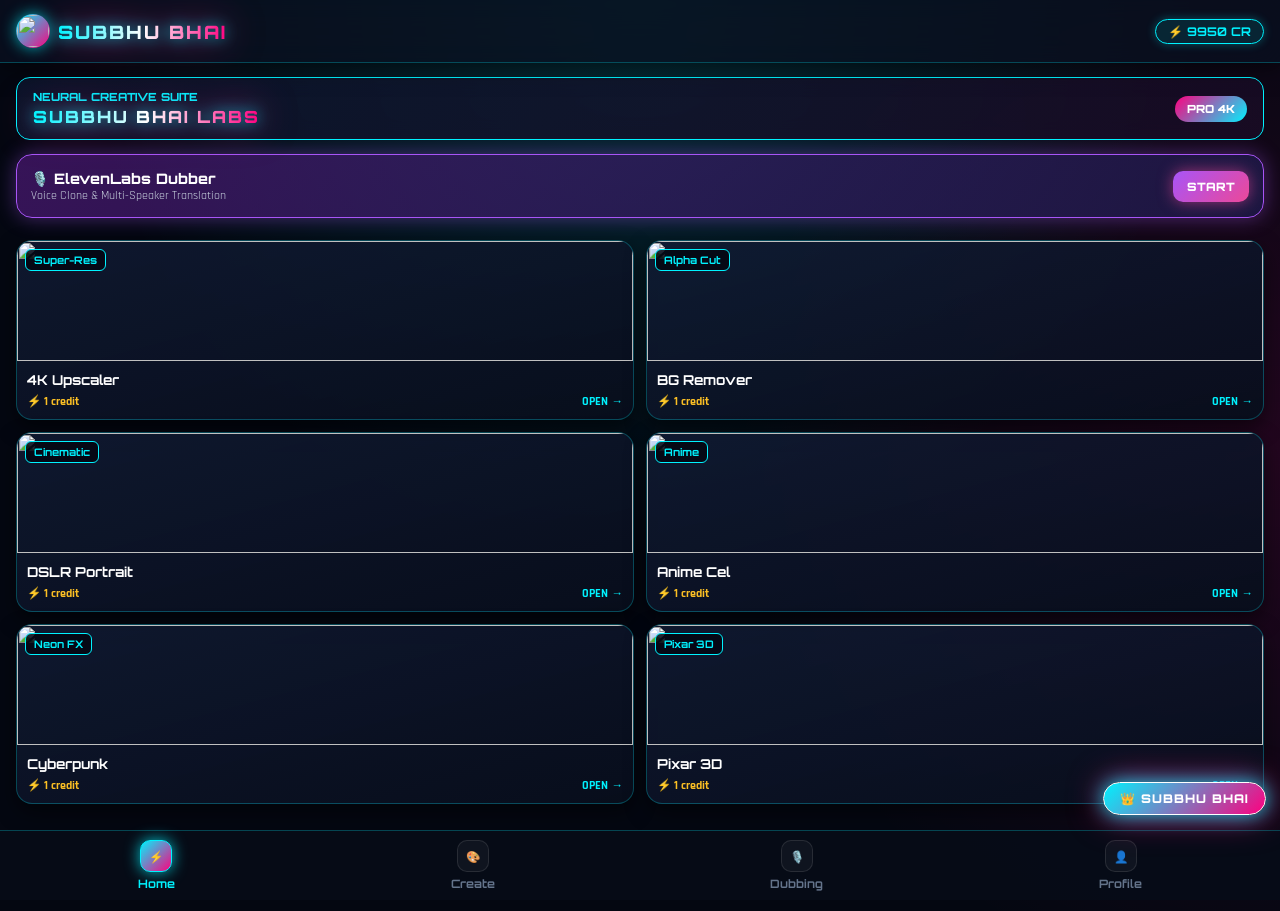
==== commit ed319a91: "feat: add 3D neon DP and profile layout" ====
--- a/index.html
+++ b/index.html
@@ -295,7 +295,7 @@
   <!-- App Header -->
   <header class="app-header">
     <div class="brand-box">
-      <div class="brand-badge-3d">👑</div>
+      <div class="brand-badge-3d" style="padding: 1px; overflow: hidden; border-radius: 50%;"><img src="subbhu_dp.jpg" style="width:100%;height:100%;object-fit:cover;border-radius:50%;" onerror="this.innerText="👑""></div>
       <div class="subbhu-neon-title">SUBBHU BHAI</div>
     </div>
     <div class="credits-pill">⚡ 9950 CR</div>
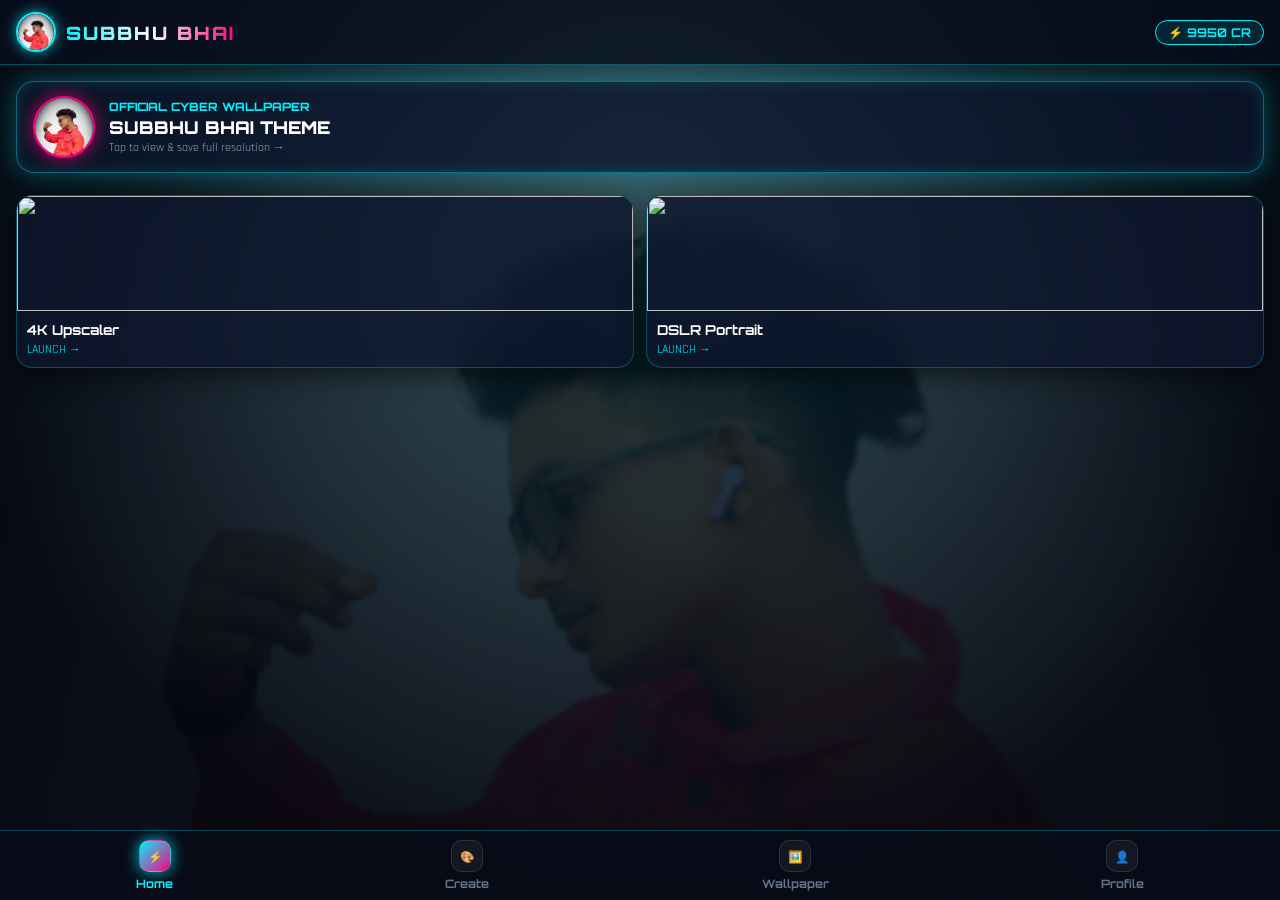
==== commit 86d45752: "feat: set active photo as homepage dynamic cyber wallpaper and add wallpaper download page" ====
--- a/index.html
+++ b/index.html
@@ -7,12 +7,7 @@
   <style>
     @import url("https://fonts.googleapis.com/css2?family=Orbitron:wght@700;900&family=Rajdhani:wght@600;700&display=swap");
 
-    * {
-      box-sizing: border-box;
-      margin: 0;
-      padding: 0;
-      -webkit-tap-highlight-color: transparent;
-    }
+    * { box-sizing: border-box; margin: 0; padding: 0; -webkit-tap-highlight-color: transparent; }
 
     body {
       background: #040711;
@@ -20,125 +15,116 @@
       font-family: 'Rajdhani', sans-serif;
       padding-bottom: 95px;
       overflow-x: hidden;
-      background-image: 
-        radial-gradient(circle at 50% 0%, rgba(0, 242, 254, 0.15) 0%, transparent 50%),
-        radial-gradient(circle at 100% 50%, rgba(255, 0, 127, 0.12) 0%, transparent 40%);
-    }
-
-    /* 3D Floating Animation */
-    @keyframes float3D {
-      0% {
-        transform: perspective(600px) translateY(0px) rotateX(0deg) rotateY(0deg);
-      }
-      50% {
-        transform: perspective(600px) translateY(-8px) rotateX(6deg) rotateY(-4deg);
-      }
-      100% {
-        transform: perspective(600px) translateY(0px) rotateX(0deg) rotateY(0deg);
-      }
-    }
-
-    /* Neon Border Pulse Animation */
-    @keyframes neonGlowPulse {
-      0% {
-        box-shadow: 0 0 10px rgba(0, 242, 254, 0.5), inset 0 0 10px rgba(0, 242, 254, 0.2);
-        border-color: #00f2fe;
-      }
-      50% {
-        box-shadow: 0 0 25px rgba(255, 0, 127, 0.8), 0 0 45px rgba(0, 242, 254, 0.6), inset 0 0 15px rgba(255, 0, 127, 0.4);
-        border-color: #ff007f;
-      }
-      100% {
-        box-shadow: 0 0 10px rgba(0, 242, 254, 0.5), inset 0 0 10px rgba(0, 242, 254, 0.2);
-        border-color: #00f2fe;
-      }
-    }
-
-    /* Continuous Loading Shine / Shimmer Wave */
-    @keyframes textLoadingShimmer {
-      0% { background-position: -200% center; }
-      100% { background-position: 200% center; }
-    }
-
-    /* Subbhu Bhai Neon Title */
+      position: relative;
+      min-height: 100vh;
+    }
+
+    /* 3D Cyber Wallpaper Background */
+    .bg-wallpaper {
+      position: fixed;
+      top: 0;
+      left: 0;
+      width: 100vw;
+      height: 100vh;
+      background-image: url('subbhu_dp.jpg');
+      background-size: cover;
+      background-position: center top;
+      opacity: 0.28;
+      filter: blur(1.5px) saturate(1.4);
+      transform: scale(1.04);
+      z-index: -2;
+      animation: wallpaperBreath 10s ease-in-out infinite alternate;
+    }
+
+    .bg-overlay {
+      position: fixed;
+      top: 0;
+      left: 0;
+      width: 100vw;
+      height: 100vh;
+      background: radial-gradient(circle at 50% 20%, rgba(0, 242, 254, 0.12) 0%, rgba(4, 7, 17, 0.88) 75%);
+      z-index: -1;
+    }
+
+    @keyframes wallpaperBreath {
+      0% { transform: scale(1.02) translateY(0px); }
+      100% { transform: scale(1.08) translateY(-10px); }
+    }
+
+    /* Header */
+    .app-header {
+      padding: 12px 16px;
+      display: flex;
+      justify-content: space-between;
+      align-items: center;
+      background: rgba(8, 14, 28, 0.75);
+      backdrop-filter: blur(15px);
+      border-bottom: 1px solid rgba(0, 242, 254, 0.3);
+      position: sticky;
+      top: 0;
+      z-index: 1000;
+    }
+
+    .brand-box {
+      display: flex;
+      align-items: center;
+      gap: 10px;
+    }
+
+    .dp-avatar-header {
+      width: 40px;
+      height: 40px;
+      border-radius: 50%;
+      border: 2px solid #00f2fe;
+      box-shadow: 0 0 14px rgba(0, 242, 254, 0.7);
+      object-fit: cover;
+      object-position: top;
+      cursor: pointer;
+    }
+
     .subbhu-neon-title {
       font-family: 'Orbitron', sans-serif;
       font-size: 1.15rem;
       font-weight: 900;
       letter-spacing: 2px;
-      text-transform: uppercase;
-      background: linear-gradient(90deg, #00f2fe 0%, #ffffff 25%, #ff007f 50%, #ffffff 75%, #00f2fe 100%);
+      background: linear-gradient(90deg, #00f2fe 0%, #ffffff 25%, #ff007f 50%, #00f2fe 100%);
       background-size: 200% auto;
       color: transparent;
       -webkit-background-clip: text;
       background-clip: text;
-      animation: textLoadingShimmer 3s linear infinite;
-      filter: drop-shadow(0 0 8px rgba(0, 242, 254, 0.8)) drop-shadow(0 0 18px rgba(255, 0, 127, 0.6));
-    }
-
-    /* Header Styling */
-    .app-header {
+      animation: shimmer 3s linear infinite;
+    }
+
+    @keyframes shimmer {
+      0% { background-position: -200% center; }
+      100% { background-position: 200% center; }
+    }
+
+    /* 3D Floating Hero Showcase Card */
+    .hero-showcase {
+      margin: 16px 16px 10px 16px;
+      background: rgba(13, 22, 45, 0.75);
+      border: 1.5px solid rgba(0, 242, 254, 0.4);
+      border-radius: 18px;
       padding: 14px 16px;
       display: flex;
-      justify-content: space-between;
-      align-items: center;
-      background: rgba(10, 16, 32, 0.75);
-      backdrop-filter: blur(15px);
-      border-bottom: 1px solid rgba(0, 242, 254, 0.25);
-      position: sticky;
-      top: 0;
-      z-index: 1000;
-      box-shadow: 0 4px 20px rgba(0, 0, 0, 0.5);
-    }
-
-    .brand-box {
-      display: flex;
-      align-items: center;
-      gap: 8px;
-    }
-
-    .brand-badge-3d {
-      background: linear-gradient(135deg, #00f2fe, #ff007f);
-      color: #050b18;
-      font-family: 'Orbitron', sans-serif;
-      font-weight: 900;
-      font-size: 0.95rem;
-      width: 34px;
-      height: 34px;
-      display: flex;
-      align-items: center;
-      justify-content: center;
-      border-radius: 10px;
-      box-shadow: 0 0 15px rgba(0, 242, 254, 0.7);
-    }
-
-    .credits-pill {
-      background: rgba(0, 242, 254, 0.1);
-      border: 1px solid #00f2fe;
-      border-radius: 20px;
-      padding: 4px 12px;
-      font-size: 0.75rem;
-      font-weight: 700;
-      color: #00f2fe;
-      font-family: 'Orbitron', sans-serif;
-      box-shadow: 0 0 10px rgba(0, 242, 254, 0.3);
-    }
-
-    /* 3D Floating Subbhu Bhai Badge */
-    .floating-subbhu-banner {
-      margin: 14px 16px 8px 16px;
-      padding: 12px 16px;
-      border-radius: 14px;
-      background: linear-gradient(135deg, rgba(13, 24, 48, 0.8), rgba(26, 12, 38, 0.8));
-      border: 1.5px solid #00f2fe;
-      display: flex;
-      align-items: center;
-      justify-content: space-between;
-      animation: float3D 4s ease-in-out infinite, neonGlowPulse 3s ease-in-out infinite alternate;
-      backdrop-filter: blur(10px);
-    }
-
-    /* Grid of 3D Cards */
+      align-items: center;
+      gap: 14px;
+      box-shadow: 0 0 25px rgba(0, 242, 254, 0.3), inset 0 0 15px rgba(0, 242, 254, 0.15);
+      backdrop-filter: blur(12px);
+    }
+
+    .hero-thumb {
+      width: 62px;
+      height: 62px;
+      border-radius: 50%;
+      border: 2.5px solid #ff007f;
+      box-shadow: 0 0 18px rgba(255, 0, 127, 0.7);
+      object-fit: cover;
+      object-position: top;
+    }
+
+    /* Tools Grid */
     .grid-container {
       display: grid;
       grid-template-columns: repeat(2, 1fr);
@@ -147,102 +133,19 @@
     }
 
     .card-3d {
-      background: linear-gradient(165deg, rgba(18, 28, 54, 0.8) 0%, rgba(8, 14, 28, 0.95) 100%);
+      background: rgba(14, 23, 46, 0.8);
       border: 1px solid rgba(0, 242, 254, 0.25);
       border-radius: 16px;
       overflow: hidden;
       cursor: pointer;
-      position: relative;
-      transition: all 0.25s ease;
-      box-shadow: 0 8px 20px rgba(0, 0, 0, 0.5);
-    }
-    .card-3d:active {
-      transform: scale(0.96);
-      border-color: #ff007f;
-      box-shadow: 0 0 20px rgba(255, 0, 127, 0.6);
-    }
-
-    .card-media {
-      width: 100%;
-      height: 120px;
-      object-fit: cover;
-      display: block;
-    }
-
-    .card-tag {
-      position: absolute;
-      top: 8px;
-      left: 8px;
-      font-size: 0.65rem;
-      font-weight: 700;
-      padding: 3px 8px;
-      border-radius: 6px;
-      background: rgba(4, 7, 17, 0.85);
-      color: #00f2fe;
-      border: 1px solid #00f2fe;
-      font-family: 'Orbitron', sans-serif;
-    }
-
-    .card-body {
-      padding: 10px;
-    }
-    .card-title {
-      font-size: 0.85rem;
-      font-weight: 700;
-      color: #fff;
-      font-family: 'Orbitron', sans-serif;
-      margin-bottom: 4px;
-      white-space: nowrap;
-      overflow: hidden;
-      text-overflow: ellipsis;
-    }
-    .card-footer {
-      display: flex;
-      justify-content: space-between;
-      align-items: center;
-      font-size: 0.72rem;
-      font-weight: 700;
-      margin-top: 6px;
-    }
-
-    /* Fixed Floating 3D Subbhu Bhai Orb */
-    .subbhu-fixed-orb {
-      position: fixed;
-      right: 14px;
-      bottom: 85px;
-      z-index: 1000;
-      background: linear-gradient(135deg, #00f2fe, #ff007f);
-      padding: 8px 16px;
-      border-radius: 30px;
-      font-family: 'Orbitron', sans-serif;
-      font-weight: 900;
-      font-size: 0.75rem;
-      letter-spacing: 1px;
-      color: #fff;
-      border: 1.5px solid #fff;
-      box-shadow: 0 0 20px rgba(0, 242, 254, 0.9), 0 0 35px rgba(255, 0, 127, 0.7);
-      animation: float3D 3s ease-in-out infinite;
-      cursor: pointer;
-    }
-
-    /* Modal Engine Sheet */
-    .engine-modal {
-      position: fixed;
-      inset: 0;
-      background: rgba(4, 7, 17, 0.85);
-      backdrop-filter: blur(15px);
-      z-index: 2000;
-      display: none;
-      align-items: flex-end;
-    }
-    .modal-sheet {
-      background: #0b1122;
-      border-top: 2px solid #00f2fe;
-      box-shadow: 0 -10px 40px rgba(0, 242, 254, 0.4);
-      border-radius: 20px 20px 0 0;
-      width: 100%;
-      padding: 20px 18px 30px 18px;
-    }
+      backdrop-filter: blur(10px);
+      box-shadow: 0 8px 24px rgba(0,0,0,0.5);
+    }
+    .card-3d:active { border-color: #ff007f; transform: scale(0.97); }
+
+    .card-media { width: 100%; height: 115px; object-fit: cover; display: block; }
+    .card-body { padding: 10px; }
+    .card-title { font-size: 0.85rem; font-weight: 700; font-family: 'Orbitron', sans-serif; color: #fff; }
 
     /* Bottom Navigation */
     .bottom-nav {
@@ -256,7 +159,7 @@
       display: flex;
       justify-content: space-around;
       align-items: center;
-      z-index: 999;
+      z-index: 1000;
     }
     .nav-btn {
       display: flex;
@@ -269,14 +172,12 @@
       font-family: 'Orbitron', sans-serif;
       gap: 4px;
     }
-    .nav-btn.active {
-      color: #00f2fe;
-    }
+    .nav-btn.active { color: #00f2fe; }
     .icon-cube {
       width: 32px;
       height: 32px;
       border-radius: 10px;
-      background: rgba(255,255,255,0.04);
+      background: rgba(255,255,255,0.05);
       border: 1px solid rgba(255,255,255,0.1);
       display: flex;
       align-items: center;
@@ -284,7 +185,6 @@
     }
     .nav-btn.active .icon-cube {
       background: linear-gradient(135deg, #00f2fe, #ff007f);
-      border-color: #00f2fe;
       box-shadow: 0 0 15px rgba(0, 242, 254, 0.8);
       color: #040711;
     }
@@ -292,127 +192,50 @@
 </head>
 <body>
 
-  <!-- App Header -->
+  <!-- Dynamic Cyber Wallpaper Layer -->
+  <div class="bg-wallpaper"></div>
+  <div class="bg-overlay"></div>
+
+  <!-- Header with Avatar DP -->
   <header class="app-header">
-    <div class="brand-box">
-      <div class="brand-badge-3d" style="padding: 1px; overflow: hidden; border-radius: 50%;"><img src="subbhu_dp.jpg" style="width:100%;height:100%;object-fit:cover;border-radius:50%;" onerror="this.innerText="👑""></div>
+    <div class="brand-box" onclick="window.location.href='wallpaper.html'">
+      <img class="dp-avatar-header" src="subbhu_dp.jpg" alt="DP" onerror="this.src='IMG_1324.jpg'">
       <div class="subbhu-neon-title">SUBBHU BHAI</div>
     </div>
-    <div class="credits-pill">⚡ 9950 CR</div>
+    <div style="background: rgba(0, 242, 254, 0.1); border: 1px solid #00f2fe; border-radius: 20px; padding: 4px 12px; font-size: 0.75rem; font-weight: 700; color: #00f2fe; font-family: 'Orbitron', sans-serif;">
+      ⚡ 9950 CR
+    </div>
   </header>
 
-  <!-- 3D Floating Subbhu Bhai Neon Banner -->
-  <div class="floating-subbhu-banner">
+  <!-- Hero Banner -->
+  <div class="hero-showcase" onclick="window.location.href='wallpaper.html'">
+    <img class="hero-thumb" src="subbhu_dp.jpg" alt="Subbhu Bhai" onerror="this.src='IMG_1324.jpg'">
     <div>
-      <div style="font-size: 0.7rem; color: #00f2fe; font-family: 'Orbitron', sans-serif; font-weight: 800;">NEURAL CREATIVE SUITE</div>
-      <div class="subbhu-neon-title" style="font-size: 1.05rem; margin-top: 2px;">SUBBHU BHAI LABS</div>
-    </div>
-    <div style="background: linear-gradient(135deg, #ff007f, #00f2fe); padding: 6px 12px; border-radius: 20px; font-size: 0.7rem; font-family: 'Orbitron', sans-serif; font-weight: 900; color: #fff;">
-      PRO 4K
+      <div style="font-size: 0.72rem; color: #00f2fe; font-family: 'Orbitron', sans-serif; font-weight: 800;">OFFICIAL CYBER WALLPAPER</div>
+      <div style="font-size: 1.1rem; font-weight: 900; font-family: 'Orbitron', sans-serif; margin-top: 2px;">SUBBHU BHAI THEME</div>
+      <div style="font-size: 0.72rem; color: #94a3b8; margin-top: 2px;">Tap to view & save full resolution →</div>
     </div>
   </div>
 
-  <!-- Video Dubbing CTA -->
-  <div style="padding: 6px 16px 10px 16px;">
-    <div onclick="window.location.href='dubbing.html'" style="cursor: pointer; background: linear-gradient(135deg, rgba(88,28,135,0.6), rgba(30,27,75,0.8)); border: 1.5px solid #a855f7; border-radius: 16px; padding: 14px; display: flex; justify-content: space-between; align-items: center; box-shadow: 0 0 20px rgba(168,85,247,0.4);">
-      <div>
-        <div style="font-size: 0.9rem; font-weight: 800; font-family: 'Orbitron', sans-serif; color: #fff;">🎙️ ElevenLabs Dubber</div>
-        <div style="font-size: 0.72rem; color: #cbd5e1;">Voice Clone & Multi-Speaker Translation</div>
-      </div>
-      <div style="background: linear-gradient(135deg, #a855f7, #ec4899); padding: 8px 14px; border-radius: 10px; font-size: 0.72rem; font-family: 'Orbitron', sans-serif; font-weight: 900; color: #fff; box-shadow: 0 0 15px rgba(236,72,153,0.6);">
-        START
-      </div>
-    </div>
-  </div>
-
-  <!-- Tools Grid -->
-  <div class="grid-container" id="toolsGrid">
-    <div class="card-3d" onclick="openEngine('4K Clarity Upscaler', 'ultra realistic 4k photograph, fine skin texture, sharp focus, 85mm lens')">
-      <span class="card-tag">Super-Res</span>
+  <!-- Tools Preview Grid -->
+  <div class="grid-container">
+    <div class="card-3d" onclick="window.location.href='create.html'">
       <img class="card-media" src="https://images.unsplash.com/photo-1546435770-a3e426bf472b?w=400&q=80">
       <div class="card-body">
         <div class="card-title">4K Upscaler</div>
-        <div class="card-footer"><span style="color:#fbbf24">⚡ 1 credit</span><span style="color:#00f2fe">OPEN →</span></div>
+        <div style="font-size: 0.72rem; color:#00f2fe; margin-top: 4px;">LAUNCH →</div>
       </div>
     </div>
-
-    <div class="card-3d" onclick="openEngine('Background Remover', 'isolated subject against clean pure solid minimalist studio background, cutout')">
-      <span class="card-tag">Alpha Cut</span>
-      <img class="card-media" src="https://images.unsplash.com/photo-1534528741775-53994a69daeb?w=400&q=80">
-      <div class="card-body">
-        <div class="card-title">BG Remover</div>
-        <div class="card-footer"><span style="color:#fbbf24">⚡ 1 credit</span><span style="color:#00f2fe">OPEN →</span></div>
-      </div>
-    </div>
-
-    <div class="card-3d" onclick="openEngine('Master Portrait 35mm', 'authentic 35mm film photograph of a young person, natural daylight, soft bokeh')">
-      <span class="card-tag">Cinematic</span>
+    <div class="card-3d" onclick="window.location.href='create.html'">
       <img class="card-media" src="https://images.unsplash.com/photo-1507003211169-0a1dd7228f2d?w=400&q=80">
       <div class="card-body">
         <div class="card-title">DSLR Portrait</div>
-        <div class="card-footer"><span style="color:#fbbf24">⚡ 1 credit</span><span style="color:#00f2fe">OPEN →</span></div>
+        <div style="font-size: 0.72rem; color:#00f2fe; margin-top: 4px;">LAUNCH →</div>
       </div>
     </div>
-
-    <div class="card-3d" onclick="openEngine('Anime Cel-Shaded', 'Makoto Shinkai style vibrant anime character portrait, cel shaded, ghibli aesthetics, 8k')">
-      <span class="card-tag">Anime</span>
-      <img class="card-media" src="https://images.unsplash.com/photo-1578632767115-351597cf2477?w=400&q=80">
-      <div class="card-body">
-        <div class="card-title">Anime Cel</div>
-        <div class="card-footer"><span style="color:#fbbf24">⚡ 1 credit</span><span style="color:#00f2fe">OPEN →</span></div>
-      </div>
-    </div>
-
-    <div class="card-3d" onclick="openEngine('Cyberpunk Neon', 'cyberpunk night portrait, wet asphalt neon reflections, magenta cyan lights, 8k')">
-      <span class="card-tag">Neon FX</span>
-      <img class="card-media" src="https://images.unsplash.com/photo-1509198397868-475647b2a1e5?w=400&q=80">
-      <div class="card-body">
-        <div class="card-title">Cyberpunk</div>
-        <div class="card-footer"><span style="color:#fbbf24">⚡ 1 credit</span><span style="color:#00f2fe">OPEN →</span></div>
-      </div>
-    </div>
-
-    <div class="card-3d" onclick="openEngine('3D Pixar Animation', 'charming 3D animated character, pixar style, expressive eyes, unreal engine 5 render')">
-      <span class="card-tag">Pixar 3D</span>
-      <img class="card-media" src="https://images.unsplash.com/photo-1618005182384-a83a8bd57fbe?w=400&q=80">
-      <div class="card-body">
-        <div class="card-title">Pixar 3D</div>
-        <div class="card-footer"><span style="color:#fbbf24">⚡ 1 credit</span><span style="color:#00f2fe">OPEN →</span></div>
-      </div>
-    </div>
   </div>
 
-  <!-- Persistent 3D Floating Subbhu Bhai Badge -->
-  <div class="subbhu-fixed-orb" onclick="window.location.href='create.html'">
-    👑 SUBBHU BHAI
-  </div>
-
-  <!-- Interactive Modal Sheet -->
-  <div id="engineModal" class="engine-modal">
-    <div class="modal-sheet">
-      <div style="display: flex; justify-content: space-between; align-items: center; margin-bottom: 12px;">
-        <div id="modalEngineTitle" style="font-size: 1.1rem; font-weight: 800; color: #00f2fe; font-family: 'Orbitron', sans-serif;">Tool Name</div>
-        <button onclick="closeEngineModal()" style="background: none; border: none; color: #94a3b8; font-size: 1.5rem; cursor: pointer;">✕</button>
-      </div>
-      <input id="modalSubject" type="text" placeholder="Describe subject (e.g. young man with camera / bike)" style="width: 100%; padding: 12px; background: rgba(255,255,255,0.06); border: 1.5px solid #00f2fe; border-radius: 10px; color: #fff; outline: none; margin-bottom: 12px;">
-      <button id="genBtn" onclick="renderEnginePhoto()" style="width: 100%; padding: 14px; background: linear-gradient(135deg, #00f2fe, #ff007f); border: none; border-radius: 12px; font-weight: 900; font-family: 'Orbitron', sans-serif; color: #fff; cursor: pointer; box-shadow: 0 0 20px rgba(0,242,254,0.5);">
-        ⚡ SUBBHU BHAI GENERATE
-      </button>
-
-      <div id="modalLoader" style="display: none; text-align: center; margin-top: 14px; color: #00f2fe; font-family: 'Orbitron', sans-serif; font-size: 0.85rem;">
-        Rendering Neural Creative...
-      </div>
-
-      <div id="modalResult" style="display: none; margin-top: 14px;">
-        <img id="modalImg" src="" style="width: 100%; max-height: 280px; object-fit: cover; border-radius: 10px; border: 1px solid #00f2fe;">
-        <a id="modalDl" href="#" download="subbhu_bhai_ai.jpg" style="display: block; text-align: center; text-decoration: none; padding: 12px; background: #00f2fe; color: #040711; font-family: 'Orbitron', sans-serif; font-weight: 900; border-radius: 10px; margin-top: 8px;">
-          💾 SAVE HIGH RESOLUTION
-        </a>
-      </div>
-    </div>
-  </div>
-
-  <!-- Bottom Nav -->
+  <!-- Bottom Navigation -->
   <nav class="bottom-nav">
     <a href="index.html" class="nav-btn active">
       <div class="icon-cube">⚡</div>
@@ -422,9 +245,9 @@
       <div class="icon-cube">🎨</div>
       <span>Create</span>
     </a>
-    <a href="dubbing.html" class="nav-btn">
-      <div class="icon-cube">🎙️</div>
-      <span>Dubbing</span>
+    <a href="wallpaper.html" class="nav-btn">
+      <div class="icon-cube">🖼️</div>
+      <span>Wallpaper</span>
     </a>
     <a href="profile.html" class="nav-btn">
       <div class="icon-cube">👤</div>
@@ -432,51 +255,5 @@
     </a>
   </nav>
 
-  <script>
-    let activePrompt = '';
-    function openEngine(title, prompt) {
-      document.getElementById('modalEngineTitle').innerText = title;
-      activePrompt = prompt;
-      document.getElementById('modalResult').style.display = 'none';
-      document.getElementById('modalLoader').style.display = 'none';
-      document.getElementById('engineModal').style.display = 'flex';
-    }
-    function closeEngineModal() {
-      document.getElementById('engineModal').style.display = 'none';
-    }
-    async function renderEnginePhoto() {
-      const subject = document.getElementById('modalSubject').value.trim();
-      const prompt = subject ? `${subject}, ${activePrompt}` : activePrompt;
-      const cleanPrompt = `${prompt}, authentic, true color balance, natural exposure, sharp focus, 8k`;
-      const neg = `oversaturated, red tint, ugly, cartoon, blurry`;
-      const btn = document.getElementById('genBtn');
-      const loader = document.getElementById('modalLoader');
-      const res = document.getElementById('modalResult');
-      const img = document.getElementById('modalImg');
-      const dl = document.getElementById('modalDl');
-
-      btn.disabled = true;
-      loader.style.display = 'block';
-      res.style.display = 'none';
-
-      const seed = Math.floor(Math.random() * 9999999);
-      const url = `https://image.pollinations.ai/prompt/${encodeURIComponent(cleanPrompt)}?width=768&height=1024&seed=${seed}&model=flux&nologo=true&negative=${encodeURIComponent(neg)}`;
-
-      try {
-        const r = await fetch(url);
-        const b = await r.blob();
-        const obj = URL.createObjectURL(b);
-        img.src = obj;
-        dl.href = obj;
-      } catch(e) {
-        img.src = url;
-        dl.href = url;
-      } finally {
-        loader.style.display = 'none';
-        res.style.display = 'block';
-        btn.disabled = false;
-      }
-    }
-  </script>
 </body>
 </html>
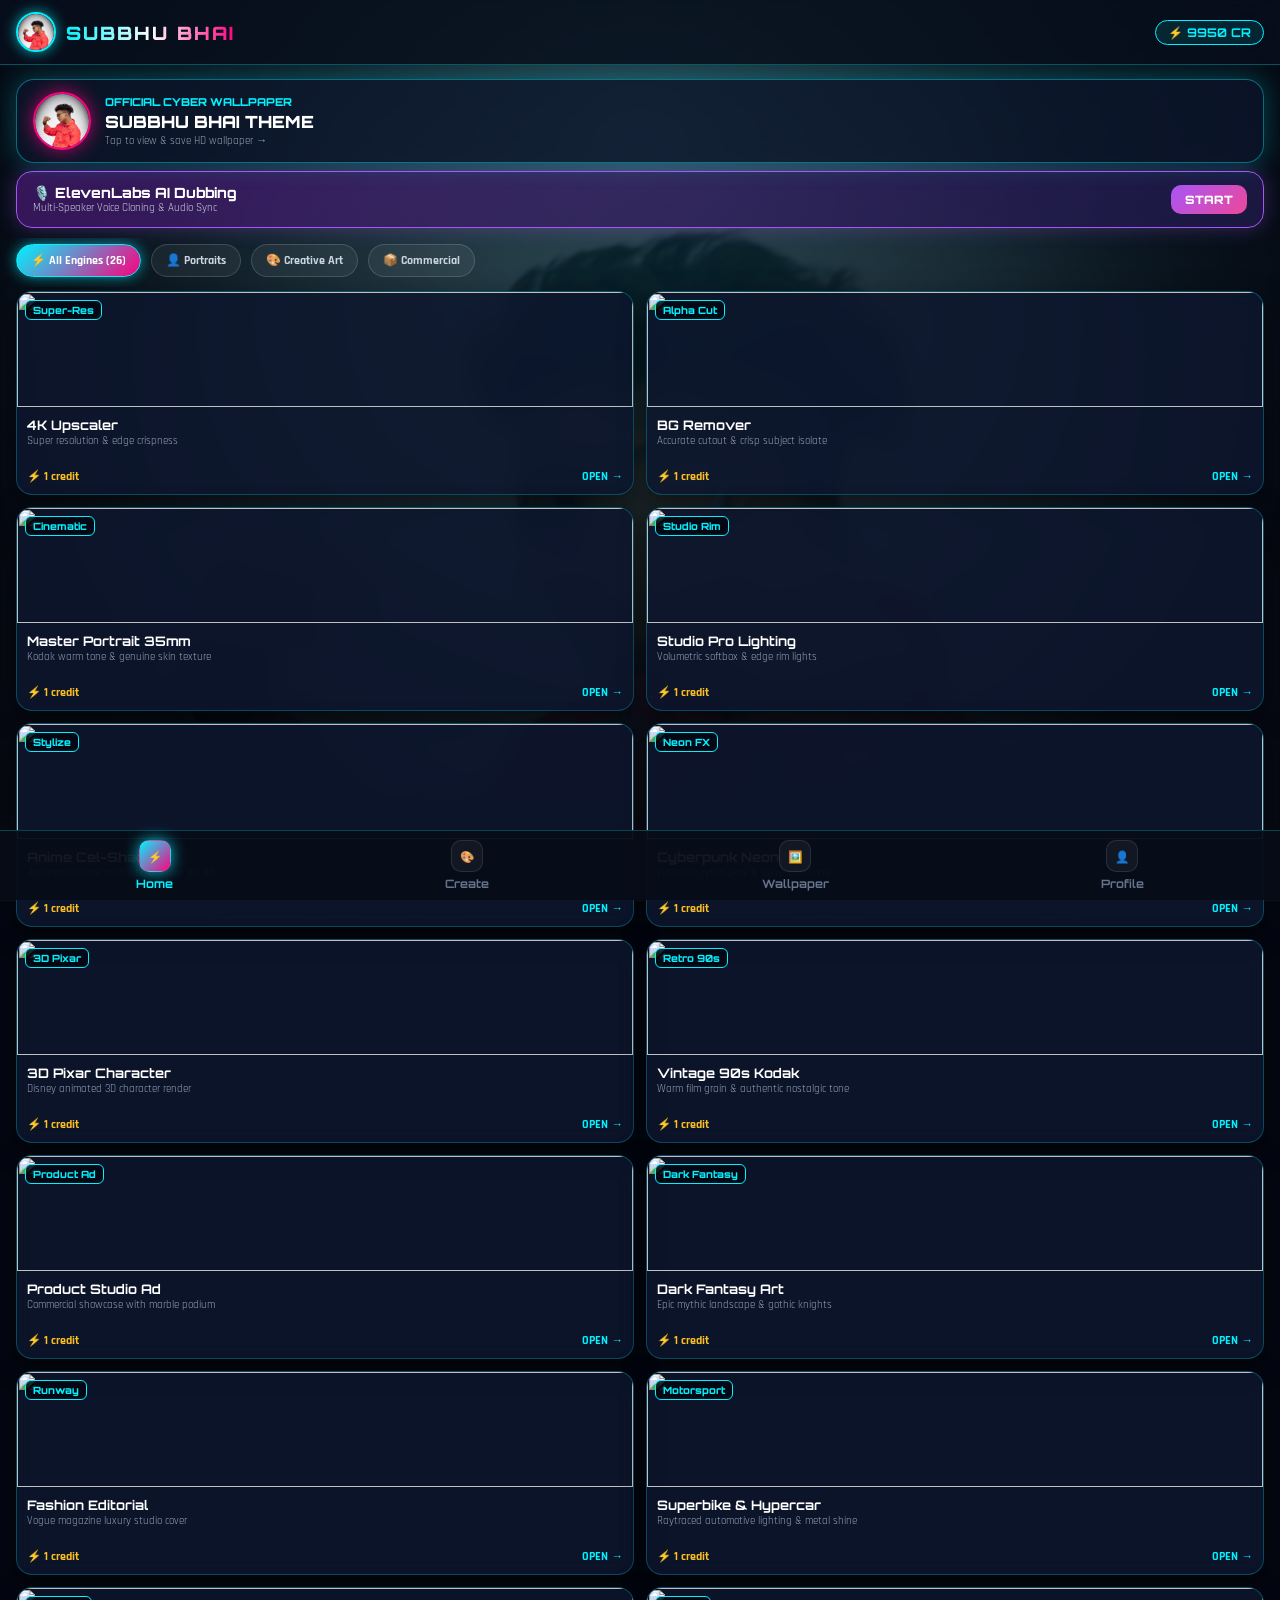
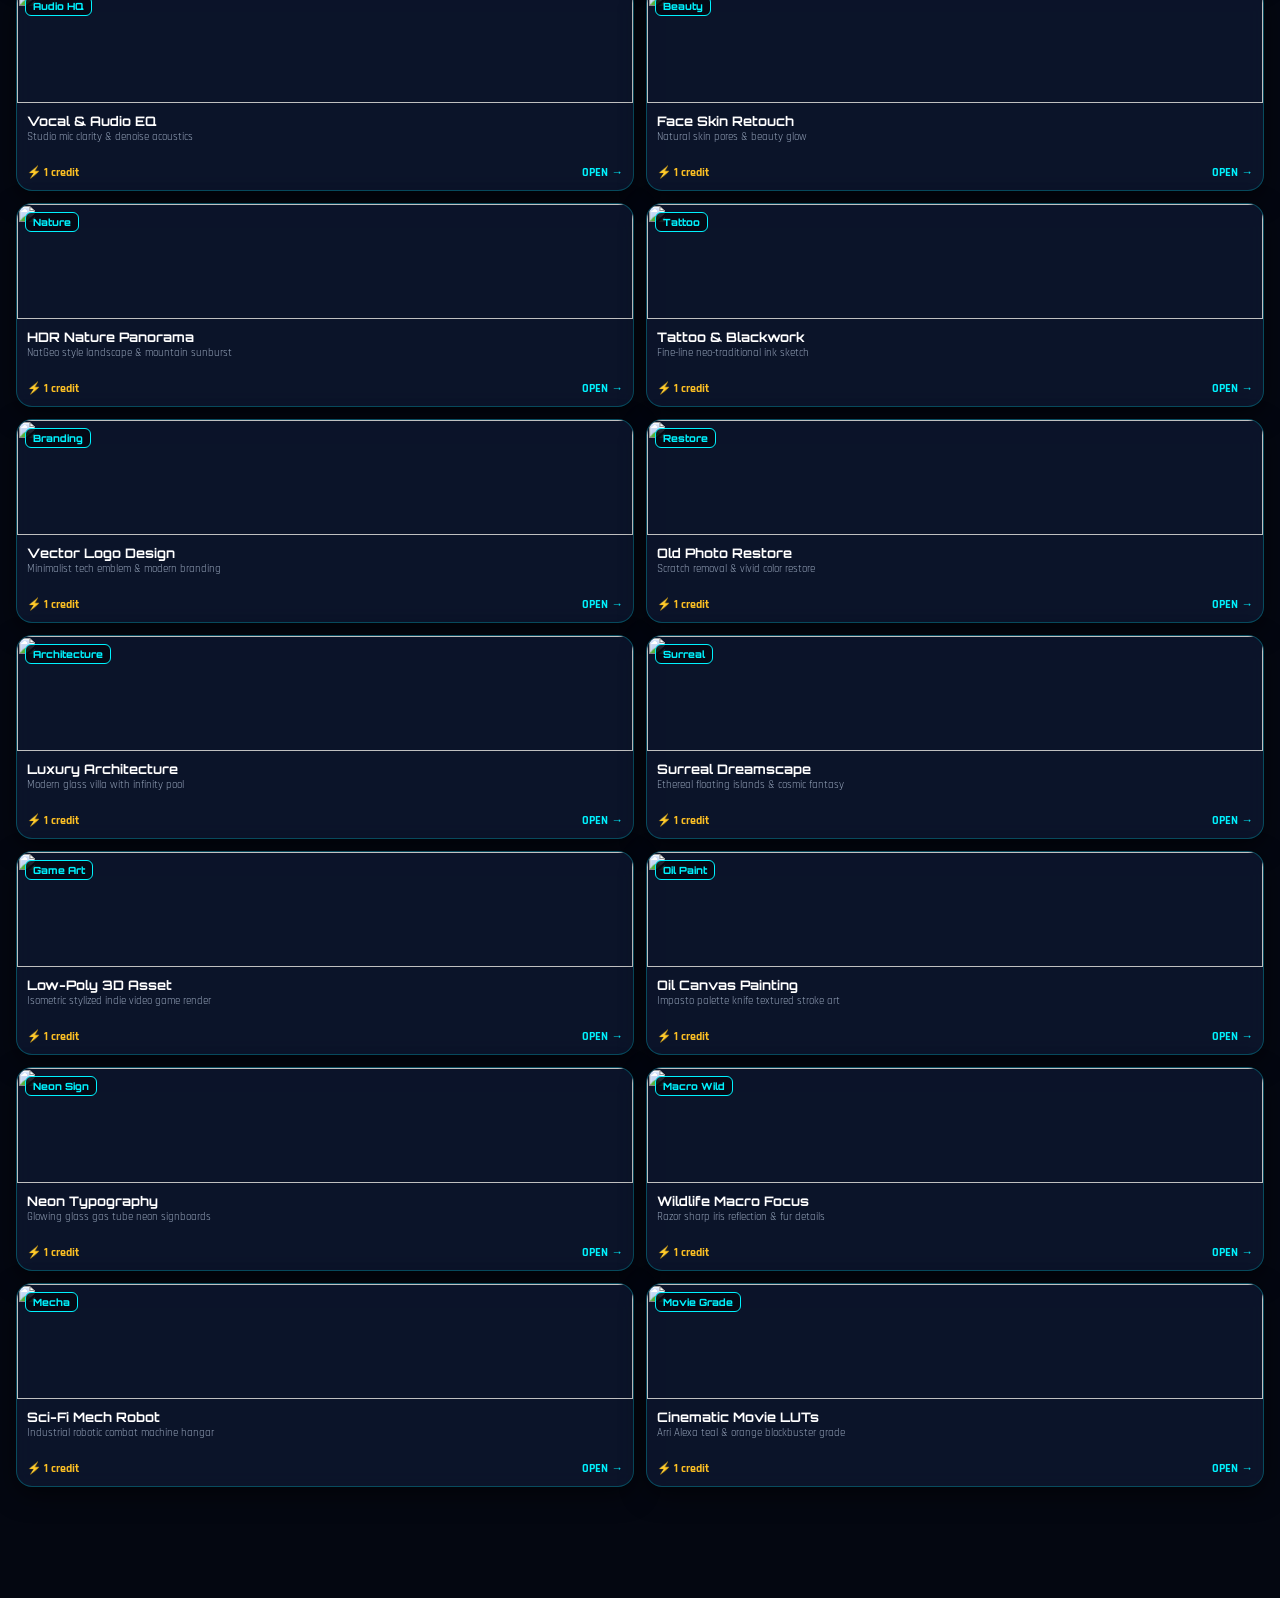
==== commit 729869d5: "feat: restore all 26 tools while keeping wallpaper theme and DP intact" ====
--- a/index.html
+++ b/index.html
@@ -3,7 +3,7 @@
 <head>
   <meta charset="UTF-8">
   <meta name="viewport" content="width=device-width, initial-scale=1.0, maximum-scale=1.0, user-scalable=no">
-  <title>SUBBHU BHAI | AI NEURAL LABS</title>
+  <title>SUBBHU BHAI | AI NEURAL LABS (26 ENGINES)</title>
   <style>
     @import url("https://fonts.googleapis.com/css2?family=Orbitron:wght@700;900&family=Rajdhani:wght@600;700&display=swap");
 
@@ -19,7 +19,7 @@
       min-height: 100vh;
     }
 
-    /* 3D Cyber Wallpaper Background */
+    /* Background Wallpaper */
     .bg-wallpaper {
       position: fixed;
       top: 0;
@@ -29,26 +29,23 @@
       background-image: url('subbhu_dp.jpg');
       background-size: cover;
       background-position: center top;
-      opacity: 0.28;
+      opacity: 0.22;
       filter: blur(1.5px) saturate(1.4);
-      transform: scale(1.04);
       z-index: -2;
       animation: wallpaperBreath 10s ease-in-out infinite alternate;
     }
-
     .bg-overlay {
       position: fixed;
       top: 0;
       left: 0;
       width: 100vw;
       height: 100vh;
-      background: radial-gradient(circle at 50% 20%, rgba(0, 242, 254, 0.12) 0%, rgba(4, 7, 17, 0.88) 75%);
+      background: radial-gradient(circle at 50% 15%, rgba(0, 242, 254, 0.12) 0%, rgba(4, 7, 17, 0.9) 75%);
       z-index: -1;
     }
-
     @keyframes wallpaperBreath {
       0% { transform: scale(1.02) translateY(0px); }
-      100% { transform: scale(1.08) translateY(-10px); }
+      100% { transform: scale(1.06) translateY(-8px); }
     }
 
     /* Header */
@@ -57,20 +54,14 @@
       display: flex;
       justify-content: space-between;
       align-items: center;
-      background: rgba(8, 14, 28, 0.75);
+      background: rgba(8, 14, 28, 0.8);
       backdrop-filter: blur(15px);
       border-bottom: 1px solid rgba(0, 242, 254, 0.3);
       position: sticky;
       top: 0;
       z-index: 1000;
     }
-
-    .brand-box {
-      display: flex;
-      align-items: center;
-      gap: 10px;
-    }
-
+    .brand-box { display: flex; align-items: center; gap: 10px; cursor: pointer; }
     .dp-avatar-header {
       width: 40px;
       height: 40px;
@@ -79,9 +70,7 @@
       box-shadow: 0 0 14px rgba(0, 242, 254, 0.7);
       object-fit: cover;
       object-position: top;
-      cursor: pointer;
-    }
-
+    }
     .subbhu-neon-title {
       font-family: 'Orbitron', sans-serif;
       font-size: 1.15rem;
@@ -94,29 +83,28 @@
       background-clip: text;
       animation: shimmer 3s linear infinite;
     }
-
     @keyframes shimmer {
       0% { background-position: -200% center; }
       100% { background-position: 200% center; }
     }
 
-    /* 3D Floating Hero Showcase Card */
+    /* Hero Showcase Banner */
     .hero-showcase {
-      margin: 16px 16px 10px 16px;
+      margin: 14px 16px 8px 16px;
       background: rgba(13, 22, 45, 0.75);
       border: 1.5px solid rgba(0, 242, 254, 0.4);
       border-radius: 18px;
-      padding: 14px 16px;
+      padding: 12px 16px;
       display: flex;
       align-items: center;
       gap: 14px;
-      box-shadow: 0 0 25px rgba(0, 242, 254, 0.3), inset 0 0 15px rgba(0, 242, 254, 0.15);
+      box-shadow: 0 0 25px rgba(0, 242, 254, 0.25);
       backdrop-filter: blur(12px);
-    }
-
+      cursor: pointer;
+    }
     .hero-thumb {
-      width: 62px;
-      height: 62px;
+      width: 58px;
+      height: 58px;
       border-radius: 50%;
       border: 2.5px solid #ff007f;
       box-shadow: 0 0 18px rgba(255, 0, 127, 0.7);
@@ -124,30 +112,129 @@
       object-position: top;
     }
 
+    /* Dubbing Banner */
+    .dub-banner {
+      margin: 6px 16px 10px 16px;
+      background: linear-gradient(135deg, rgba(88,28,135,0.6), rgba(30,27,75,0.8));
+      border: 1.5px solid #a855f7;
+      border-radius: 16px;
+      padding: 12px 16px;
+      display: flex;
+      justify-content: space-between;
+      align-items: center;
+      box-shadow: 0 0 20px rgba(168,85,247,0.3);
+      cursor: pointer;
+    }
+
+    /* Pills Scroll */
+    .pills-scroll {
+      display: flex;
+      gap: 10px;
+      overflow-x: auto;
+      scrollbar-width: none;
+      padding: 6px 16px 10px 16px;
+    }
+    .pills-scroll::-webkit-scrollbar { display: none; }
+    .pill-3d {
+      padding: 8px 14px;
+      border-radius: 20px;
+      background: rgba(255,255,255,0.06);
+      border: 1px solid rgba(255,255,255,0.15);
+      color: #cbd5e1;
+      font-size: 0.75rem;
+      font-weight: 700;
+      white-space: nowrap;
+      cursor: pointer;
+    }
+    .pill-3d.active {
+      background: linear-gradient(135deg, #00f2fe, #ff007f);
+      color: #fff;
+      border-color: #00f2fe;
+      box-shadow: 0 0 14px rgba(0, 242, 254, 0.6);
+    }
+
     /* Tools Grid */
     .grid-container {
       display: grid;
       grid-template-columns: repeat(2, 1fr);
       gap: 12px;
-      padding: 12px 16px;
-    }
-
+      padding: 4px 16px 16px 16px;
+    }
     .card-3d {
-      background: rgba(14, 23, 46, 0.8);
+      background: rgba(14, 23, 46, 0.85);
       border: 1px solid rgba(0, 242, 254, 0.25);
       border-radius: 16px;
       overflow: hidden;
       cursor: pointer;
       backdrop-filter: blur(10px);
       box-shadow: 0 8px 24px rgba(0,0,0,0.5);
+      position: relative;
+      transition: all 0.2s ease;
     }
     .card-3d:active { border-color: #ff007f; transform: scale(0.97); }
-
+    .card-tag {
+      position: absolute;
+      top: 8px;
+      left: 8px;
+      font-size: 0.62rem;
+      font-weight: 800;
+      padding: 3px 7px;
+      border-radius: 6px;
+      background: rgba(4, 7, 17, 0.85);
+      color: #00f2fe;
+      border: 1px solid #00f2fe;
+      font-family: 'Orbitron', sans-serif;
+    }
     .card-media { width: 100%; height: 115px; object-fit: cover; display: block; }
     .card-body { padding: 10px; }
-    .card-title { font-size: 0.85rem; font-weight: 700; font-family: 'Orbitron', sans-serif; color: #fff; }
-
-    /* Bottom Navigation */
+    .card-title {
+      font-size: 0.82rem;
+      font-weight: 700;
+      font-family: 'Orbitron', sans-serif;
+      color: #fff;
+      white-space: nowrap;
+      overflow: hidden;
+      text-overflow: ellipsis;
+      margin-bottom: 2px;
+    }
+    .card-desc {
+      font-size: 0.68rem;
+      color: #94a3b8;
+      height: 28px;
+      overflow: hidden;
+      line-height: 1.25;
+      margin-bottom: 6px;
+    }
+    .card-footer {
+      display: flex;
+      justify-content: space-between;
+      align-items: center;
+      font-size: 0.72rem;
+      font-weight: 700;
+    }
+
+    /* Modal Sheet */
+    .engine-modal {
+      position: fixed;
+      inset: 0;
+      background: rgba(4, 7, 17, 0.85);
+      backdrop-filter: blur(15px);
+      z-index: 2000;
+      display: none;
+      align-items: flex-end;
+    }
+    .modal-sheet {
+      background: #0b1122;
+      border-top: 2px solid #00f2fe;
+      box-shadow: 0 -10px 40px rgba(0, 242, 254, 0.4);
+      border-radius: 20px 20px 0 0;
+      width: 100%;
+      padding: 20px 18px 30px 18px;
+      max-height: 90vh;
+      overflow-y: auto;
+    }
+
+    /* Bottom Nav */
     .bottom-nav {
       position: fixed;
       bottom: 0;
@@ -196,7 +283,7 @@
   <div class="bg-wallpaper"></div>
   <div class="bg-overlay"></div>
 
-  <!-- Header with Avatar DP -->
+  <!-- Header -->
   <header class="app-header">
     <div class="brand-box" onclick="window.location.href='wallpaper.html'">
       <img class="dp-avatar-header" src="subbhu_dp.jpg" alt="DP" onerror="this.src='IMG_1324.jpg'">
@@ -211,31 +298,320 @@
   <div class="hero-showcase" onclick="window.location.href='wallpaper.html'">
     <img class="hero-thumb" src="subbhu_dp.jpg" alt="Subbhu Bhai" onerror="this.src='IMG_1324.jpg'">
     <div>
-      <div style="font-size: 0.72rem; color: #00f2fe; font-family: 'Orbitron', sans-serif; font-weight: 800;">OFFICIAL CYBER WALLPAPER</div>
-      <div style="font-size: 1.1rem; font-weight: 900; font-family: 'Orbitron', sans-serif; margin-top: 2px;">SUBBHU BHAI THEME</div>
-      <div style="font-size: 0.72rem; color: #94a3b8; margin-top: 2px;">Tap to view & save full resolution →</div>
+      <div style="font-size: 0.68rem; color: #00f2fe; font-family: 'Orbitron', sans-serif; font-weight: 800;">OFFICIAL CYBER WALLPAPER</div>
+      <div style="font-size: 1.05rem; font-weight: 900; font-family: 'Orbitron', sans-serif; margin-top: 2px;">SUBBHU BHAI THEME</div>
+      <div style="font-size: 0.7rem; color: #94a3b8; margin-top: 2px;">Tap to view & save HD wallpaper →</div>
     </div>
   </div>
 
-  <!-- Tools Preview Grid -->
-  <div class="grid-container">
-    <div class="card-3d" onclick="window.location.href='create.html'">
+  <!-- Video Dubbing CTA -->
+  <div class="dub-banner" onclick="window.location.href='dubbing.html'">
+    <div>
+      <div style="font-size: 0.88rem; font-weight: 800; font-family: 'Orbitron', sans-serif; color: #fff;">🎙️ ElevenLabs AI Dubbing</div>
+      <div style="font-size: 0.7rem; color: #cbd5e1;">Multi-Speaker Voice Cloning & Audio Sync</div>
+    </div>
+    <div style="background: linear-gradient(135deg, #a855f7, #ec4899); padding: 7px 14px; border-radius: 10px; font-size: 0.72rem; font-family: 'Orbitron', sans-serif; font-weight: 900; color: #fff;">
+      START
+    </div>
+  </div>
+
+  <!-- Filter Pills -->
+  <div class="pills-scroll">
+    <div class="pill-3d active" onclick="filterItems('all', this)">⚡ All Engines (26)</div>
+    <div class="pill-3d" onclick="filterItems('portraits', this)">👤 Portraits</div>
+    <div class="pill-3d" onclick="filterItems('art', this)">🎨 Creative Art</div>
+    <div class="pill-3d" onclick="filterItems('commercial', this)">📦 Commercial</div>
+  </div>
+
+  <!-- Complete 26 Working Tools Grid -->
+  <div class="grid-container" id="toolsGrid">
+    <div class="card-3d" data-cat="portraits" onclick="openEngine('4K Clarity Upscaler', 'ultra detailed 4k photograph, crisp sharp edges, masterwork resolution, fine textures, authentic details')">
+      <span class="card-tag">Super-Res</span>
       <img class="card-media" src="https://images.unsplash.com/photo-1546435770-a3e426bf472b?w=400&q=80">
       <div class="card-body">
         <div class="card-title">4K Upscaler</div>
-        <div style="font-size: 0.72rem; color:#00f2fe; margin-top: 4px;">LAUNCH →</div>
-      </div>
-    </div>
-    <div class="card-3d" onclick="window.location.href='create.html'">
+        <div class="card-desc">Super resolution & edge crispness</div>
+        <div class="card-footer"><span style="color:#fbbf24">⚡ 1 credit</span><span style="color:#00f2fe">OPEN →</span></div>
+      </div>
+    </div>
+
+    <div class="card-3d" data-cat="commercial" onclick="openEngine('Background Remover', 'isolated subject against clean pure solid minimalist studio background, high contrast cutout studio portrait')">
+      <span class="card-tag">Alpha Cut</span>
+      <img class="card-media" src="https://images.unsplash.com/photo-1534528741775-53994a69daeb?w=400&q=80">
+      <div class="card-body">
+        <div class="card-title">BG Remover</div>
+        <div class="card-desc">Accurate cutout & crisp subject isolate</div>
+        <div class="card-footer"><span style="color:#fbbf24">⚡ 1 credit</span><span style="color:#00f2fe">OPEN →</span></div>
+      </div>
+    </div>
+
+    <div class="card-3d" data-cat="portraits" onclick="openEngine('Master Portrait 35mm', 'authentic candid 35mm film photograph of a person, 85mm f1.8 lens, natural skin pores, soft bokeh, daylight')">
+      <span class="card-tag">Cinematic</span>
       <img class="card-media" src="https://images.unsplash.com/photo-1507003211169-0a1dd7228f2d?w=400&q=80">
       <div class="card-body">
-        <div class="card-title">DSLR Portrait</div>
-        <div style="font-size: 0.72rem; color:#00f2fe; margin-top: 4px;">LAUNCH →</div>
+        <div class="card-title">Master Portrait 35mm</div>
+        <div class="card-desc">Kodak warm tone & genuine skin texture</div>
+        <div class="card-footer"><span style="color:#fbbf24">⚡ 1 credit</span><span style="color:#00f2fe">OPEN →</span></div>
+      </div>
+    </div>
+
+    <div class="card-3d" data-cat="portraits" onclick="openEngine('Studio Pro Lighting', 'dramatic high-end studio portrait, volumetric softbox rim lighting, deep contrast shadows, commercial photography')">
+      <span class="card-tag">Studio Rim</span>
+      <img class="card-media" src="https://images.unsplash.com/photo-1500648767791-00dcc994a43e?w=400&q=80">
+      <div class="card-body">
+        <div class="card-title">Studio Pro Lighting</div>
+        <div class="card-desc">Volumetric softbox & edge rim lights</div>
+        <div class="card-footer"><span style="color:#fbbf24">⚡ 1 credit</span><span style="color:#00f2fe">OPEN →</span></div>
+      </div>
+    </div>
+
+    <div class="card-3d" data-cat="art" onclick="openEngine('Anime Cel-Shaded', 'Makoto Shinkai style vibrant anime character portrait, cel shaded, breathtaking detailed anime landscape, ghibli aesthetics, 8k')">
+      <span class="card-tag">Stylize</span>
+      <img class="card-media" src="https://images.unsplash.com/photo-1578632767115-351597cf2477?w=400&q=80">
+      <div class="card-body">
+        <div class="card-title">Anime Cel-Shaded</div>
+        <div class="card-desc">Japanese anime aesthetic & sharp ink art</div>
+        <div class="card-footer"><span style="color:#fbbf24">⚡ 1 credit</span><span style="color:#00f2fe">OPEN →</span></div>
+      </div>
+    </div>
+
+    <div class="card-3d" data-cat="art" onclick="openEngine('Cyberpunk Neon', 'cyberpunk night portrait, rain wet asphalt reflections, neon magenta and cyan backlights, blade runner aesthetic')">
+      <span class="card-tag">Neon FX</span>
+      <img class="card-media" src="https://images.unsplash.com/photo-1509198397868-475647b2a1e5?w=400&q=80">
+      <div class="card-body">
+        <div class="card-title">Cyberpunk Neon</div>
+        <div class="card-desc">Futuristic cyber glow & rainy reflections</div>
+        <div class="card-footer"><span style="color:#fbbf24">⚡ 1 credit</span><span style="color:#00f2fe">OPEN →</span></div>
+      </div>
+    </div>
+
+    <div class="card-3d" data-cat="art" onclick="openEngine('3D Pixar Animation', 'charming 3D animated character, pixar disney animation style, expressive big eyes, unreal engine 5 raytraced')">
+      <span class="card-tag">3D Pixar</span>
+      <img class="card-media" src="https://images.unsplash.com/photo-1618005182384-a83a8bd57fbe?w=400&q=80">
+      <div class="card-body">
+        <div class="card-title">3D Pixar Character</div>
+        <div class="card-desc">Disney animated 3D character render</div>
+        <div class="card-footer"><span style="color:#fbbf24">⚡ 1 credit</span><span style="color:#00f2fe">OPEN →</span></div>
+      </div>
+    </div>
+
+    <div class="card-3d" data-cat="portraits" onclick="openEngine('Vintage 90s Kodak', 'authentic 1990s vintage 35mm photograph, Kodak Portra 400 color tones, natural film grain, nostalgia aesthetic')">
+      <span class="card-tag">Retro 90s</span>
+      <img class="card-media" src="https://images.unsplash.com/photo-1531746020798-e6953c6e8e04?w=400&q=80">
+      <div class="card-body">
+        <div class="card-title">Vintage 90s Kodak</div>
+        <div class="card-desc">Warm film grain & authentic nostalgic tone</div>
+        <div class="card-footer"><span style="color:#fbbf24">⚡ 1 credit</span><span style="color:#00f2fe">OPEN →</span></div>
+      </div>
+    </div>
+
+    <div class="card-3d" data-cat="commercial" onclick="openEngine('Commercial Product Ad', 'commercial luxury product photography, floating clean water droplets, marble podium, crisp soft studio lights, 8k render')">
+      <span class="card-tag">Product Ad</span>
+      <img class="card-media" src="https://images.unsplash.com/photo-1523275335684-37898b6baf30?w=400&q=80">
+      <div class="card-body">
+        <div class="card-title">Product Studio Ad</div>
+        <div class="card-desc">Commercial showcase with marble podium</div>
+        <div class="card-footer"><span style="color:#fbbf24">⚡ 1 credit</span><span style="color:#00f2fe">OPEN →</span></div>
+      </div>
+    </div>
+
+    <div class="card-3d" data-cat="art" onclick="openEngine('Dark Fantasy Art', 'epic dark fantasy concept art, Elden Ring aesthetic, gothic atmospheric fog, cinematic mystical lighting, matte painting, 8k')">
+      <span class="card-tag">Dark Fantasy</span>
+      <img class="card-media" src="https://images.unsplash.com/photo-1518709268805-4e9042af9f23?w=400&q=80">
+      <div class="card-body">
+        <div class="card-title">Dark Fantasy Art</div>
+        <div class="card-desc">Epic mythic landscape & gothic knights</div>
+        <div class="card-footer"><span style="color:#fbbf24">⚡ 1 credit</span><span style="color:#00f2fe">OPEN →</span></div>
+      </div>
+    </div>
+
+    <div class="card-3d" data-cat="portraits" onclick="openEngine('Fashion Editorial', 'high fashion magazine editorial cover, Vogue photography style, dramatic high key lighting, crisp makeup details')">
+      <span class="card-tag">Runway</span>
+      <img class="card-media" src="https://images.unsplash.com/photo-1494790108377-be9c29b29330?w=400&q=80">
+      <div class="card-body">
+        <div class="card-title">Fashion Editorial</div>
+        <div class="card-desc">Vogue magazine luxury studio cover</div>
+        <div class="card-footer"><span style="color:#fbbf24">⚡ 1 credit</span><span style="color:#00f2fe">OPEN →</span></div>
+      </div>
+    </div>
+
+    <div class="card-3d" data-cat="commercial" onclick="openEngine('Superbike & Automotive', 'custom matte black sports motorcycle parked on wet city asphalt at night, dramatic rim light, raytraced metal reflections, 8k')">
+      <span class="card-tag">Motorsport</span>
+      <img class="card-media" src="https://images.unsplash.com/photo-1558981403-c5f9899a28bc?w=400&q=80">
+      <div class="card-body">
+        <div class="card-title">Superbike & Hypercar</div>
+        <div class="card-desc">Raytraced automotive lighting & metal shine</div>
+        <div class="card-footer"><span style="color:#fbbf24">⚡ 1 credit</span><span style="color:#00f2fe">OPEN →</span></div>
+      </div>
+    </div>
+
+    <div class="card-3d" data-cat="commercial" onclick="openEngine('Vocal Audio EQ Studio', 'high-end broadcast sound studio recording booth, dynamic microphone, acoustic foam panels, mixing console')">
+      <span class="card-tag">Audio HQ</span>
+      <img class="card-media" src="https://images.unsplash.com/photo-1598488035139-bdbb2231ce04?w=400&q=80">
+      <div class="card-body">
+        <div class="card-title">Vocal & Audio EQ</div>
+        <div class="card-desc">Studio mic clarity & denoise acoustics</div>
+        <div class="card-footer"><span style="color:#fbbf24">⚡ 1 credit</span><span style="color:#00f2fe">OPEN →</span></div>
+      </div>
+    </div>
+
+    <div class="card-3d" data-cat="portraits" onclick="openEngine('Face Skin Retouch', 'macro beauty portrait, authentic smooth human skin texture, ultra detailed fine facial pores, natural lips, soft luminous catchlights')">
+      <span class="card-tag">Beauty</span>
+      <img class="card-media" src="https://images.unsplash.com/photo-1524504388940-b1c1722653e1?w=400&q=80">
+      <div class="card-body">
+        <div class="card-title">Face Skin Retouch</div>
+        <div class="card-desc">Natural skin pores & beauty glow</div>
+        <div class="card-footer"><span style="color:#fbbf24">⚡ 1 credit</span><span style="color:#00f2fe">OPEN →</span></div>
+      </div>
+    </div>
+
+    <div class="card-3d" data-cat="art" onclick="openEngine('HDR Nature Panorama', 'breathtaking mountain valley landscape, dramatic sunrise rays, alpine lake reflections, ultra HD National Geographic photography')">
+      <span class="card-tag">Nature</span>
+      <img class="card-media" src="https://images.unsplash.com/photo-1470071459604-3b5ec3a7fe05?w=400&q=80">
+      <div class="card-body">
+        <div class="card-title">HDR Nature Panorama</div>
+        <div class="card-desc">NatGeo style landscape & mountain sunburst</div>
+        <div class="card-footer"><span style="color:#fbbf24">⚡ 1 credit</span><span style="color:#00f2fe">OPEN →</span></div>
+      </div>
+    </div>
+
+    <div class="card-3d" data-cat="art" onclick="openEngine('Tattoo Blackwork', 'intricate fine-line blackwork tattoo design, neo-traditional style, crisp geometric patterns, dark gothic ink drawing')">
+      <span class="card-tag">Tattoo</span>
+      <img class="card-media" src="https://images.unsplash.com/photo-1598371839696-5c5bb00bdc28?w=400&q=80">
+      <div class="card-body">
+        <div class="card-title">Tattoo & Blackwork</div>
+        <div class="card-desc">Fine-line neo-traditional ink sketch</div>
+        <div class="card-footer"><span style="color:#fbbf24">⚡ 1 credit</span><span style="color:#00f2fe">OPEN →</span></div>
+      </div>
+    </div>
+
+    <div class="card-3d" data-cat="commercial" onclick="openEngine('Vector Logo Design', 'modern minimalist vector tech logo design, sleek gradient symbol, clean lines, behance trending brand identity')">
+      <span class="card-tag">Branding</span>
+      <img class="card-media" src="https://images.unsplash.com/photo-1626785774573-4b799315345d?w=400&q=80">
+      <div class="card-body">
+        <div class="card-title">Vector Logo Design</div>
+        <div class="card-desc">Minimalist tech emblem & modern branding</div>
+        <div class="card-footer"><span style="color:#fbbf24">⚡ 1 credit</span><span style="color:#00f2fe">OPEN →</span></div>
+      </div>
+    </div>
+
+    <div class="card-3d" data-cat="portraits" onclick="openEngine('Old Photo Restore', 'restored historical vintage photograph, authentic natural colorization, sharp facial clarity, no scratches, rich historic skin tones')">
+      <span class="card-tag">Restore</span>
+      <img class="card-media" src="https://images.unsplash.com/photo-1517841905240-472988babdf9?w=400&q=80">
+      <div class="card-body">
+        <div class="card-title">Old Photo Restore</div>
+        <div class="card-desc">Scratch removal & vivid color restore</div>
+        <div class="card-footer"><span style="color:#fbbf24">⚡ 1 credit</span><span style="color:#00f2fe">OPEN →</span></div>
+      </div>
+    </div>
+
+    <div class="card-3d" data-cat="commercial" onclick="openEngine('Luxury Architecture', 'modern luxury concrete and glass villa, infinity pool, warm architectural interior lighting, sunset ambience, Architectural Digest 8k')">
+      <span class="card-tag">Architecture</span>
+      <img class="card-media" src="https://images.unsplash.com/photo-1600585154340-be6161a56a0c?w=400&q=80">
+      <div class="card-body">
+        <div class="card-title">Luxury Architecture</div>
+        <div class="card-desc">Modern glass villa with infinity pool</div>
+        <div class="card-footer"><span style="color:#fbbf24">⚡ 1 credit</span><span style="color:#00f2fe">OPEN →</span></div>
+      </div>
+    </div>
+
+    <div class="card-3d" data-cat="art" onclick="openEngine('Surreal Dreamscape', 'mind-bending surrealism artwork, floating islands in starry cosmic clouds, salvador dali style melted clocks, ethereal glowing dream fantasy')">
+      <span class="card-tag">Surreal</span>
+      <img class="card-media" src="https://images.unsplash.com/photo-1518709268805-4e9042af9f23?w=400&q=80">
+      <div class="card-body">
+        <div class="card-title">Surreal Dreamscape</div>
+        <div class="card-desc">Ethereal floating islands & cosmic fantasy</div>
+        <div class="card-footer"><span style="color:#fbbf24">⚡ 1 credit</span><span style="color:#00f2fe">OPEN →</span></div>
+      </div>
+    </div>
+
+    <div class="card-3d" data-cat="art" onclick="openEngine('Low-Poly 3D Asset', 'isometric low-poly 3D game scene, vibrant pastel colors, stylized trees and cabin, blender 3D render, cute video game aesthetic')">
+      <span class="card-tag">Game Art</span>
+      <img class="card-media" src="https://images.unsplash.com/photo-1550745165-9bc0b252726f?w=400&q=80">
+      <div class="card-body">
+        <div class="card-title">Low-Poly 3D Asset</div>
+        <div class="card-desc">Isometric stylized indie video game render</div>
+        <div class="card-footer"><span style="color:#fbbf24">⚡ 1 credit</span><span style="color:#00f2fe">OPEN →</span></div>
+      </div>
+    </div>
+
+    <div class="card-3d" data-cat="art" onclick="openEngine('Oil Canvas Painting', 'expressive traditional oil painting on textured canvas, thick impasto palette knife strokes, impressionist warm colors, gallery masterpiece')">
+      <span class="card-tag">Oil Paint</span>
+      <img class="card-media" src="https://images.unsplash.com/photo-1579783900882-c0d3dad7b119?w=400&q=80">
+      <div class="card-body">
+        <div class="card-title">Oil Canvas Painting</div>
+        <div class="card-desc">Impasto palette knife textured stroke art</div>
+        <div class="card-footer"><span style="color:#fbbf24">⚡ 1 credit</span><span style="color:#00f2fe">OPEN →</span></div>
+      </div>
+    </div>
+
+    <div class="card-3d" data-cat="commercial" onclick="openEngine('Neon Typography', 'glowing neon light signboard text on dark weathered brick wall, vibrant electric pink and cyan tubes, rainy night reflections')">
+      <span class="card-tag">Neon Sign</span>
+      <img class="card-media" src="https://images.unsplash.com/photo-1563245372-f21724e3856d?w=400&q=80">
+      <div class="card-body">
+        <div class="card-title">Neon Typography</div>
+        <div class="card-desc">Glowing glass gas tube neon signboards</div>
+        <div class="card-footer"><span style="color:#fbbf24">⚡ 1 credit</span><span style="color:#00f2fe">OPEN →</span></div>
+      </div>
+    </div>
+
+    <div class="card-3d" data-cat="portraits" onclick="openEngine('Wildlife Macro Focus', 'extreme macro photography of tiger eyes and detailed whiskers, razor sharp iris texture, natural jungle sun dappled light, 8k NatGeo')">
+      <span class="card-tag">Macro Wild</span>
+      <img class="card-media" src="https://images.unsplash.com/photo-1561731216-c3a4d99437d5?w=400&q=80">
+      <div class="card-body">
+        <div class="card-title">Wildlife Macro Focus</div>
+        <div class="card-desc">Razor sharp iris reflection & fur details</div>
+        <div class="card-footer"><span style="color:#fbbf24">⚡ 1 credit</span><span style="color:#00f2fe">OPEN →</span></div>
+      </div>
+    </div>
+
+    <div class="card-3d" data-cat="art" onclick="openEngine('Sci-Fi Mech Robot', 'giant industrial sci-fi combat mecha robot standing in desert hangar, detailed hydraulic pistons, weathering battle scars, cinematic concept art')">
+      <span class="card-tag">Mecha</span>
+      <img class="card-media" src="https://images.unsplash.com/photo-1534447677768-be436bb09401?w=400&q=80">
+      <div class="card-body">
+        <div class="card-title">Sci-Fi Mech Robot</div>
+        <div class="card-desc">Industrial robotic combat machine hangar</div>
+        <div class="card-footer"><span style="color:#fbbf24">⚡ 1 credit</span><span style="color:#00f2fe">OPEN →</span></div>
+      </div>
+    </div>
+
+    <div class="card-3d" data-cat="commercial" onclick="openEngine('Cinematic Movie LUTs', 'Hollywood cinematic still frame, Arri Alexa camera, 2.39:1 anamorphic aspect ratio, teal and orange color grading, dramatic blockbuster scene')">
+      <span class="card-tag">Movie Grade</span>
+      <img class="card-media" src="https://images.unsplash.com/photo-1485846234645-a62644f84728?w=400&q=80">
+      <div class="card-body">
+        <div class="card-title">Cinematic Movie LUTs</div>
+        <div class="card-desc">Arri Alexa teal & orange blockbuster grade</div>
+        <div class="card-footer"><span style="color:#fbbf24">⚡ 1 credit</span><span style="color:#00f2fe">OPEN →</span></div>
       </div>
     </div>
   </div>
 
-  <!-- Bottom Navigation -->
+  <!-- Interactive Modal Sheet -->
+  <div id="engineModal" class="engine-modal">
+    <div class="modal-sheet">
+      <div style="display: flex; justify-content: space-between; align-items: center; margin-bottom: 12px;">
+        <div id="modalEngineTitle" style="font-size: 1.1rem; font-weight: 800; color: #00f2fe; font-family: 'Orbitron', sans-serif;">Tool Name</div>
+        <button onclick="closeEngineModal()" style="background: none; border: none; color: #94a3b8; font-size: 1.5rem; cursor: pointer;">✕</button>
+      </div>
+      <input id="modalSubject" type="text" placeholder="Describe subject (e.g. portrait of young man / sports car)" style="width: 100%; padding: 12px; background: rgba(255,255,255,0.06); border: 1.5px solid #00f2fe; border-radius: 10px; color: #fff; outline: none; margin-bottom: 12px;">
+      <button id="genBtn" onclick="renderEnginePhoto()" style="width: 100%; padding: 14px; background: linear-gradient(135deg, #00f2fe, #ff007f); border: none; border-radius: 12px; font-weight: 900; font-family: 'Orbitron', sans-serif; color: #fff; cursor: pointer; box-shadow: 0 0 20px rgba(0,242,254,0.5);">
+        ⚡ GENERATE CREATIVE
+      </button>
+
+      <div id="modalLoader" style="display: none; text-align: center; margin-top: 14px; color: #00f2fe; font-family: 'Orbitron', sans-serif; font-size: 0.85rem;">
+        Rendering Neural Creative...
+      </div>
+
+      <div id="modalResult" style="display: none; margin-top: 14px;">
+        <img id="modalImg" src="" style="width: 100%; max-height: 280px; object-fit: cover; border-radius: 10px; border: 1px solid #00f2fe;">
+        <a id="modalDl" href="#" download="subbhu_bhai_ai.jpg" style="display: block; text-align: center; text-decoration: none; padding: 12px; background: #00f2fe; color: #040711; font-family: 'Orbitron', sans-serif; font-weight: 900; border-radius: 10px; margin-top: 8px;">
+          💾 SAVE HIGH RESOLUTION
+        </a>
+      </div>
+    </div>
+  </div>
+
+  <!-- Bottom Nav -->
   <nav class="bottom-nav">
     <a href="index.html" class="nav-btn active">
       <div class="icon-cube">⚡</div>
@@ -255,5 +631,64 @@
     </a>
   </nav>
 
+  <script>
+    let activePrompt = '';
+    function openEngine(title, prompt) {
+      document.getElementById('modalEngineTitle').innerText = title;
+      activePrompt = prompt;
+      document.getElementById('modalResult').style.display = 'none';
+      document.getElementById('modalLoader').style.display = 'none';
+      document.getElementById('engineModal').style.display = 'flex';
+    }
+    function closeEngineModal() {
+      document.getElementById('engineModal').style.display = 'none';
+    }
+    async function renderEnginePhoto() {
+      const subject = document.getElementById('modalSubject').value.trim();
+      const prompt = subject ? `${subject}, ${activePrompt}` : activePrompt;
+      const cleanPrompt = `${prompt}, authentic, true color balance, natural exposure, sharp focus, 8k`;
+      const neg = `oversaturated, red tint, ugly, cartoon, blurry`;
+      const btn = document.getElementById('genBtn');
+      const loader = document.getElementById('modalLoader');
+      const res = document.getElementById('modalResult');
+      const img = document.getElementById('modalImg');
+      const dl = document.getElementById('modalDl');
+
+      btn.disabled = true;
+      loader.style.display = 'block';
+      res.style.display = 'none';
+
+      const seed = Math.floor(Math.random() * 9999999);
+      const url = `https://image.pollinations.ai/prompt/${encodeURIComponent(cleanPrompt)}?width=768&height=1024&seed=${seed}&model=flux&nologo=true&negative=${encodeURIComponent(neg)}`;
+
+      try {
+        const r = await fetch(url);
+        const b = await r.blob();
+        const obj = URL.createObjectURL(b);
+        img.src = obj;
+        dl.href = obj;
+      } catch(e) {
+        img.src = url;
+        dl.href = url;
+      } finally {
+        loader.style.display = 'none';
+        res.style.display = 'block';
+        btn.disabled = false;
+      }
+    }
+
+    function filterItems(cat, btn) {
+      document.querySelectorAll('.pill-3d').forEach(p => p.classList.remove('active'));
+      btn.classList.add('active');
+      const cards = document.querySelectorAll('.card-3d');
+      cards.forEach(card => {
+        if (cat === 'all' || card.dataset.cat === cat) {
+          card.style.display = 'block';
+        } else {
+          card.style.display = 'none';
+        }
+      });
+    }
+  </script>
 </body>
 </html>
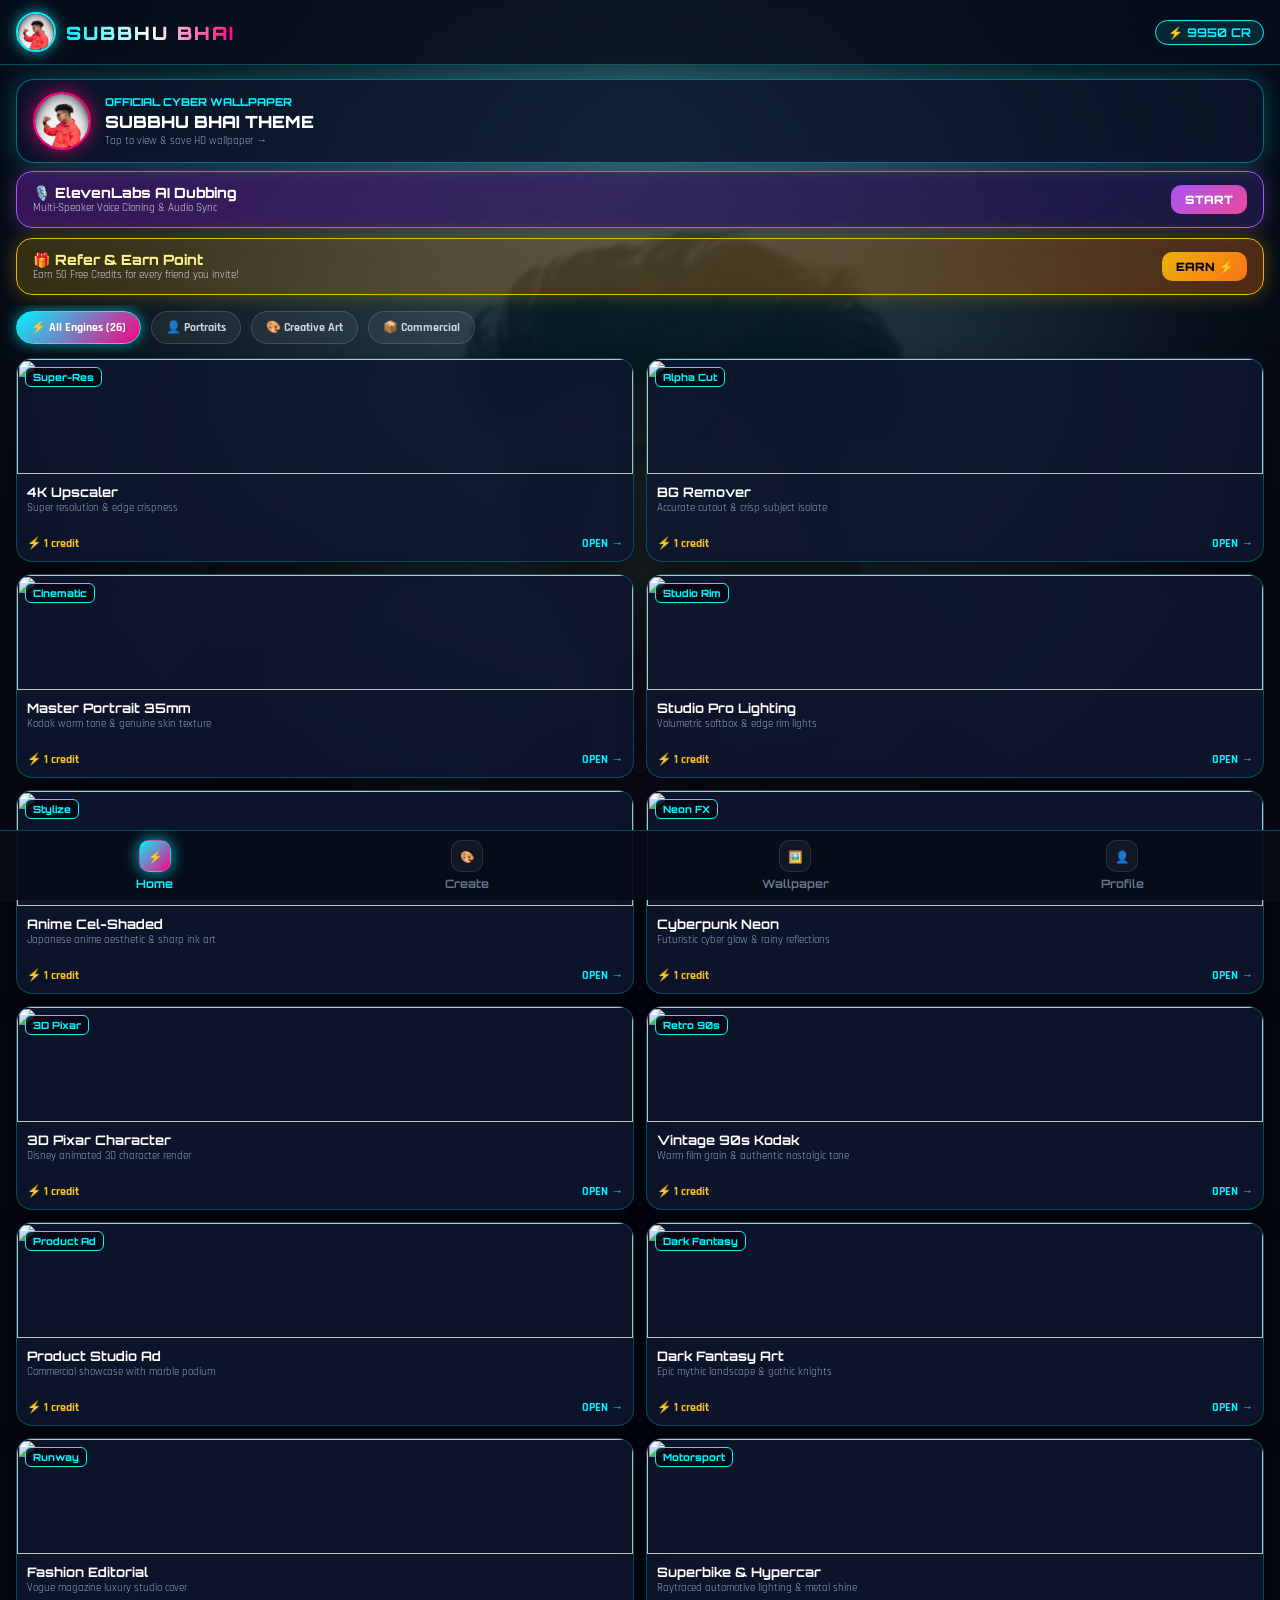
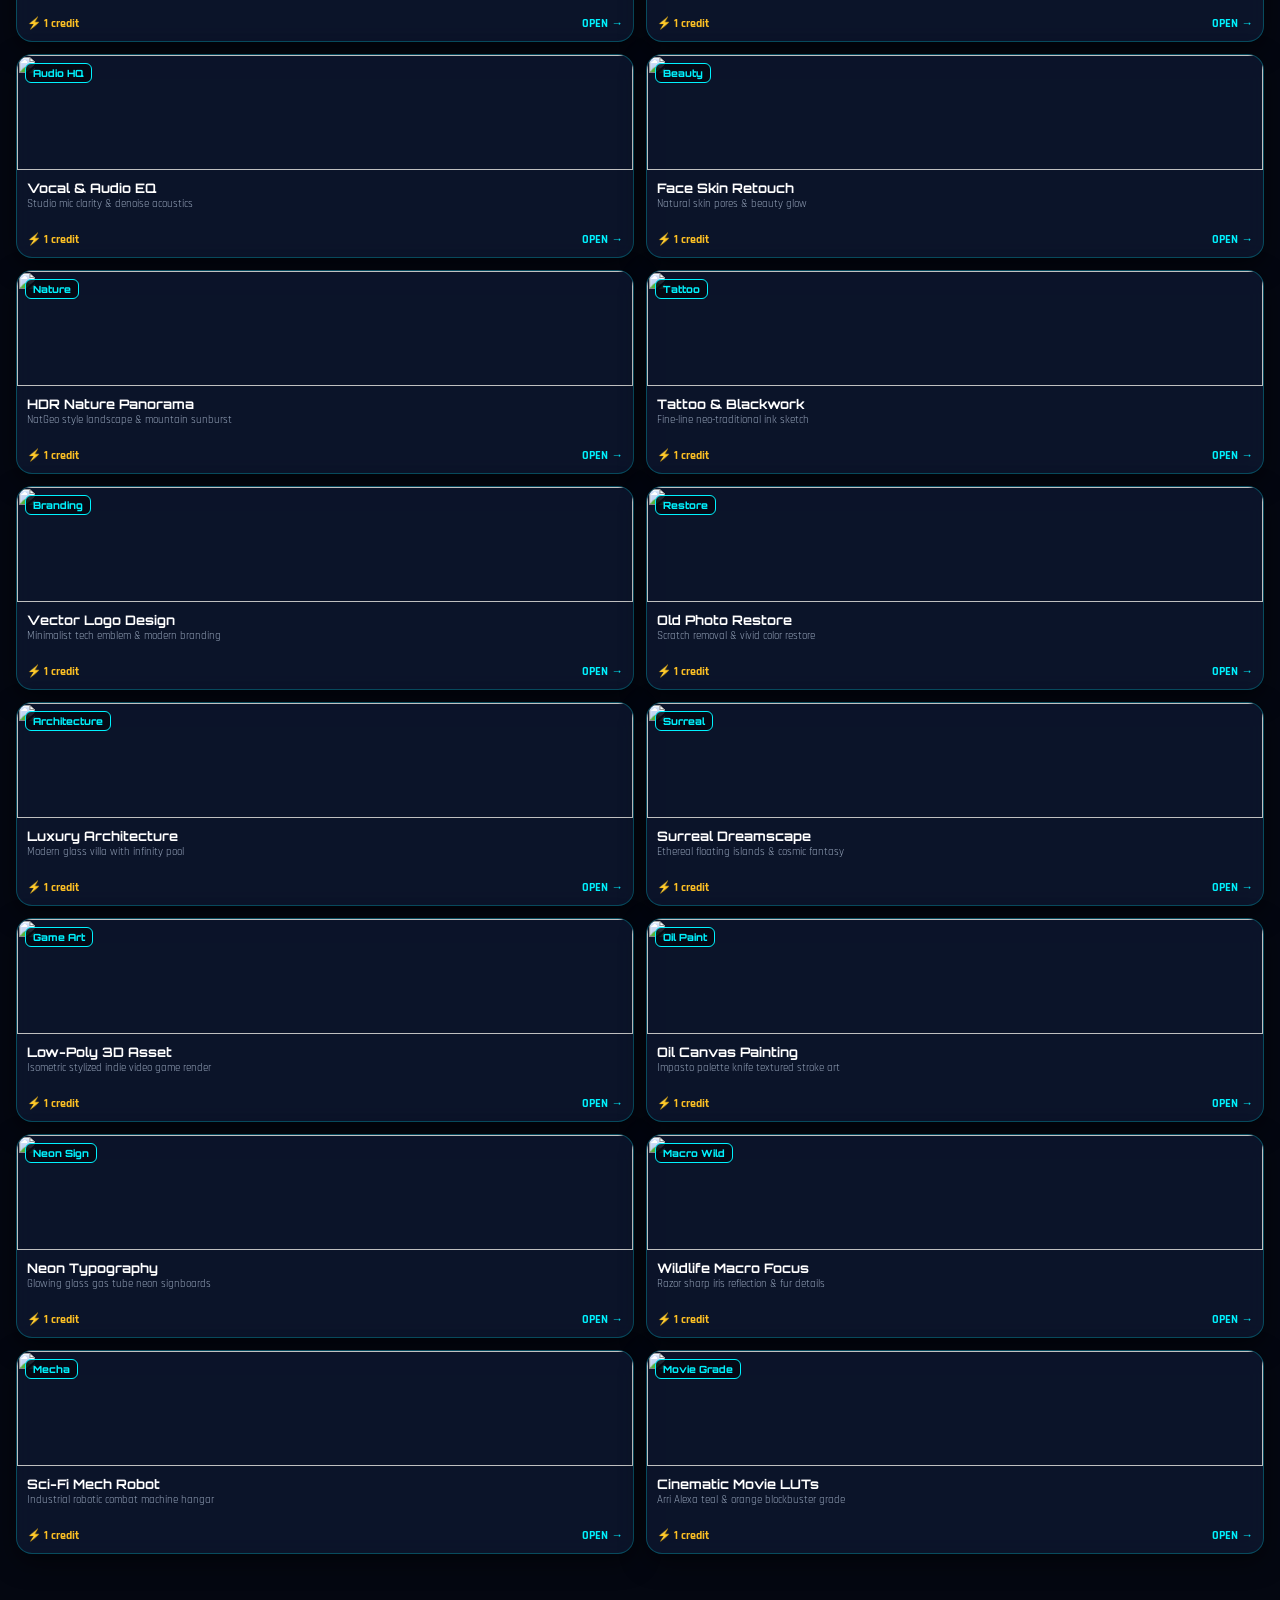
==== commit 8d007ec9: "feat: integrate complete referral earning point with direct whatsapp sharing" ====
--- a/index.html
+++ b/index.html
@@ -312,6 +312,18 @@
     </div>
     <div style="background: linear-gradient(135deg, #a855f7, #ec4899); padding: 7px 14px; border-radius: 10px; font-size: 0.72rem; font-family: 'Orbitron', sans-serif; font-weight: 900; color: #fff;">
       START
+    </div>
+  </div>
+
+  
+  <!-- Referral Earning Point Banner -->
+  <div onclick="window.location.href='refer.html'" style="margin: 6px 16px 10px 16px; background: linear-gradient(135deg, rgba(234,179,8,0.2), rgba(249,115,22,0.3)); border: 1.5px solid #eab308; border-radius: 16px; padding: 12px 16px; display: flex; justify-content: space-between; align-items: center; box-shadow: 0 0 20px rgba(234,179,8,0.3); cursor: pointer;">
+    <div>
+      <div style="font-size: 0.88rem; font-weight: 800; font-family: 'Orbitron', sans-serif; color: #fef08a;">🎁 Refer & Earn Point</div>
+      <div style="font-size: 0.7rem; color: #cbd5e1;">Earn 50 Free Credits for every friend you invite!</div>
+    </div>
+    <div style="background: linear-gradient(135deg, #eab308, #f97316); padding: 7px 14px; border-radius: 10px; font-size: 0.72rem; font-family: 'Orbitron', sans-serif; font-weight: 900; color: #040711;">
+      EARN ⚡
     </div>
   </div>
 
